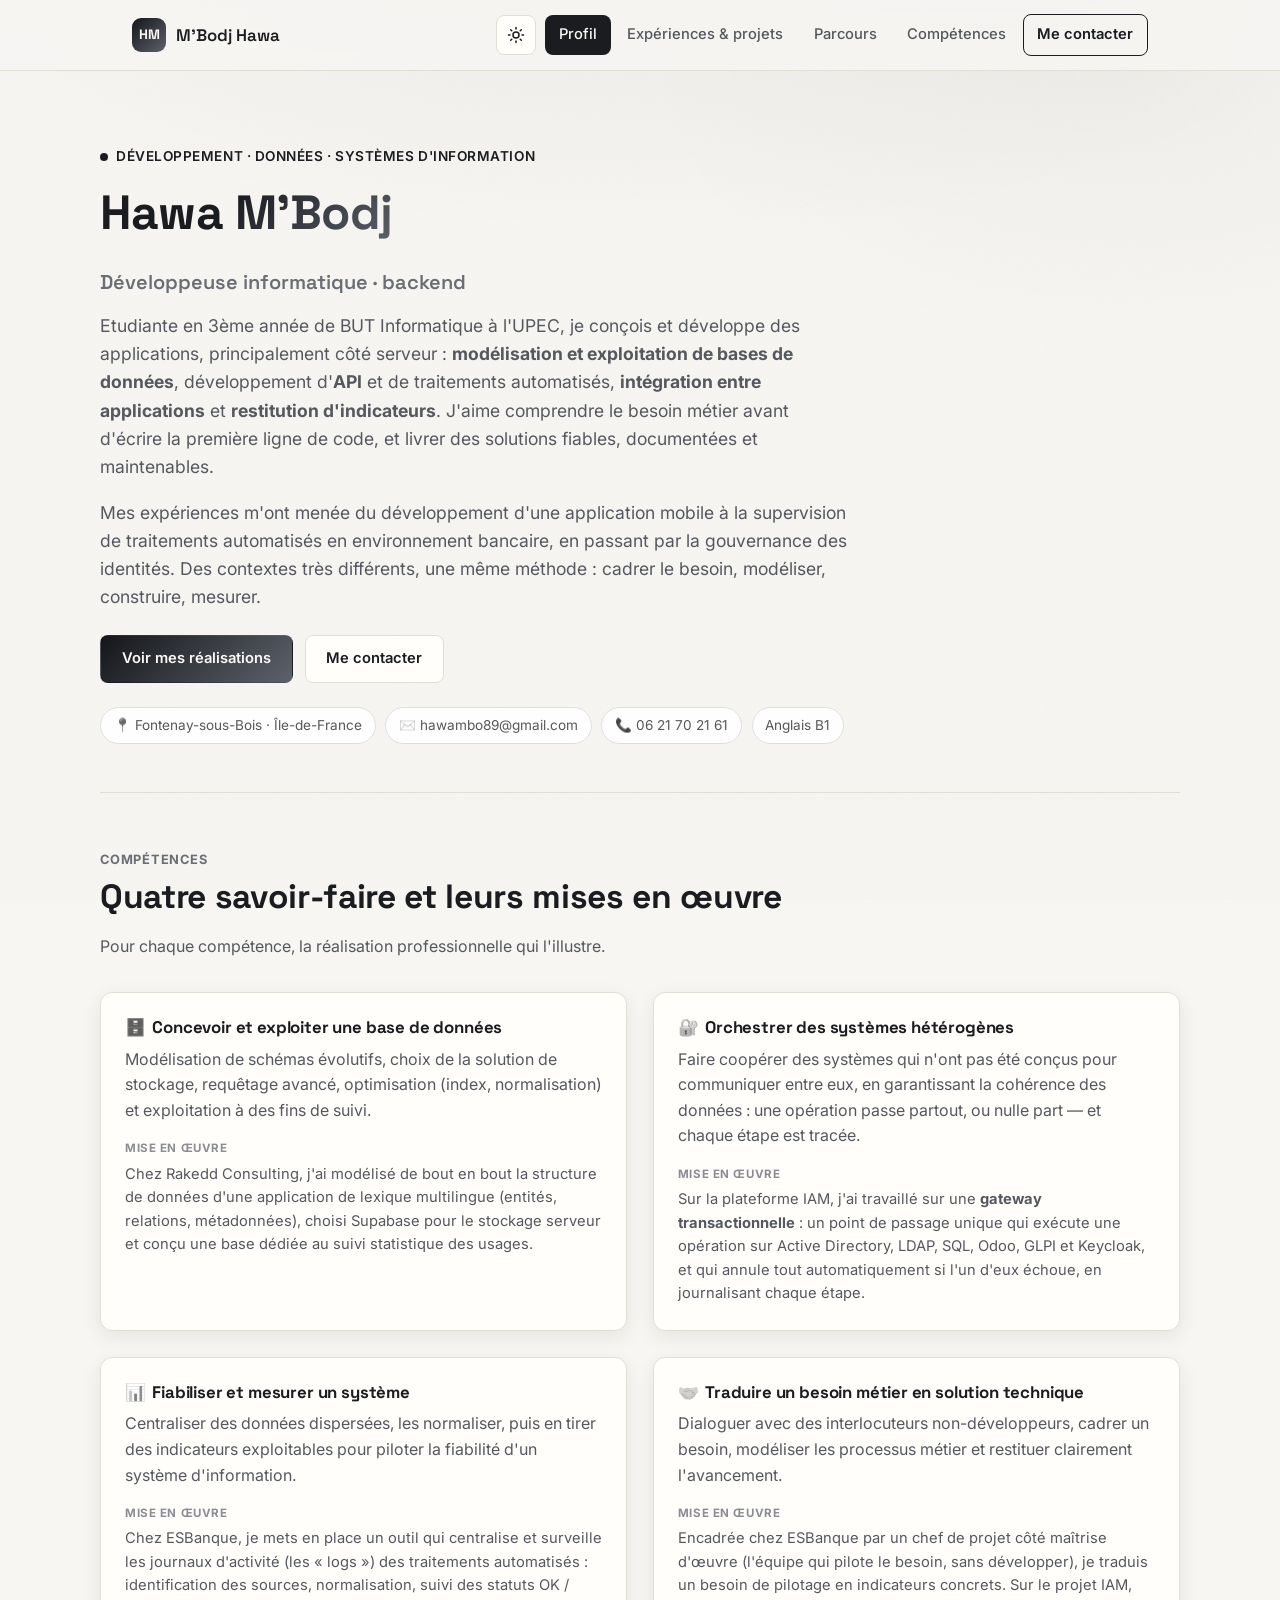
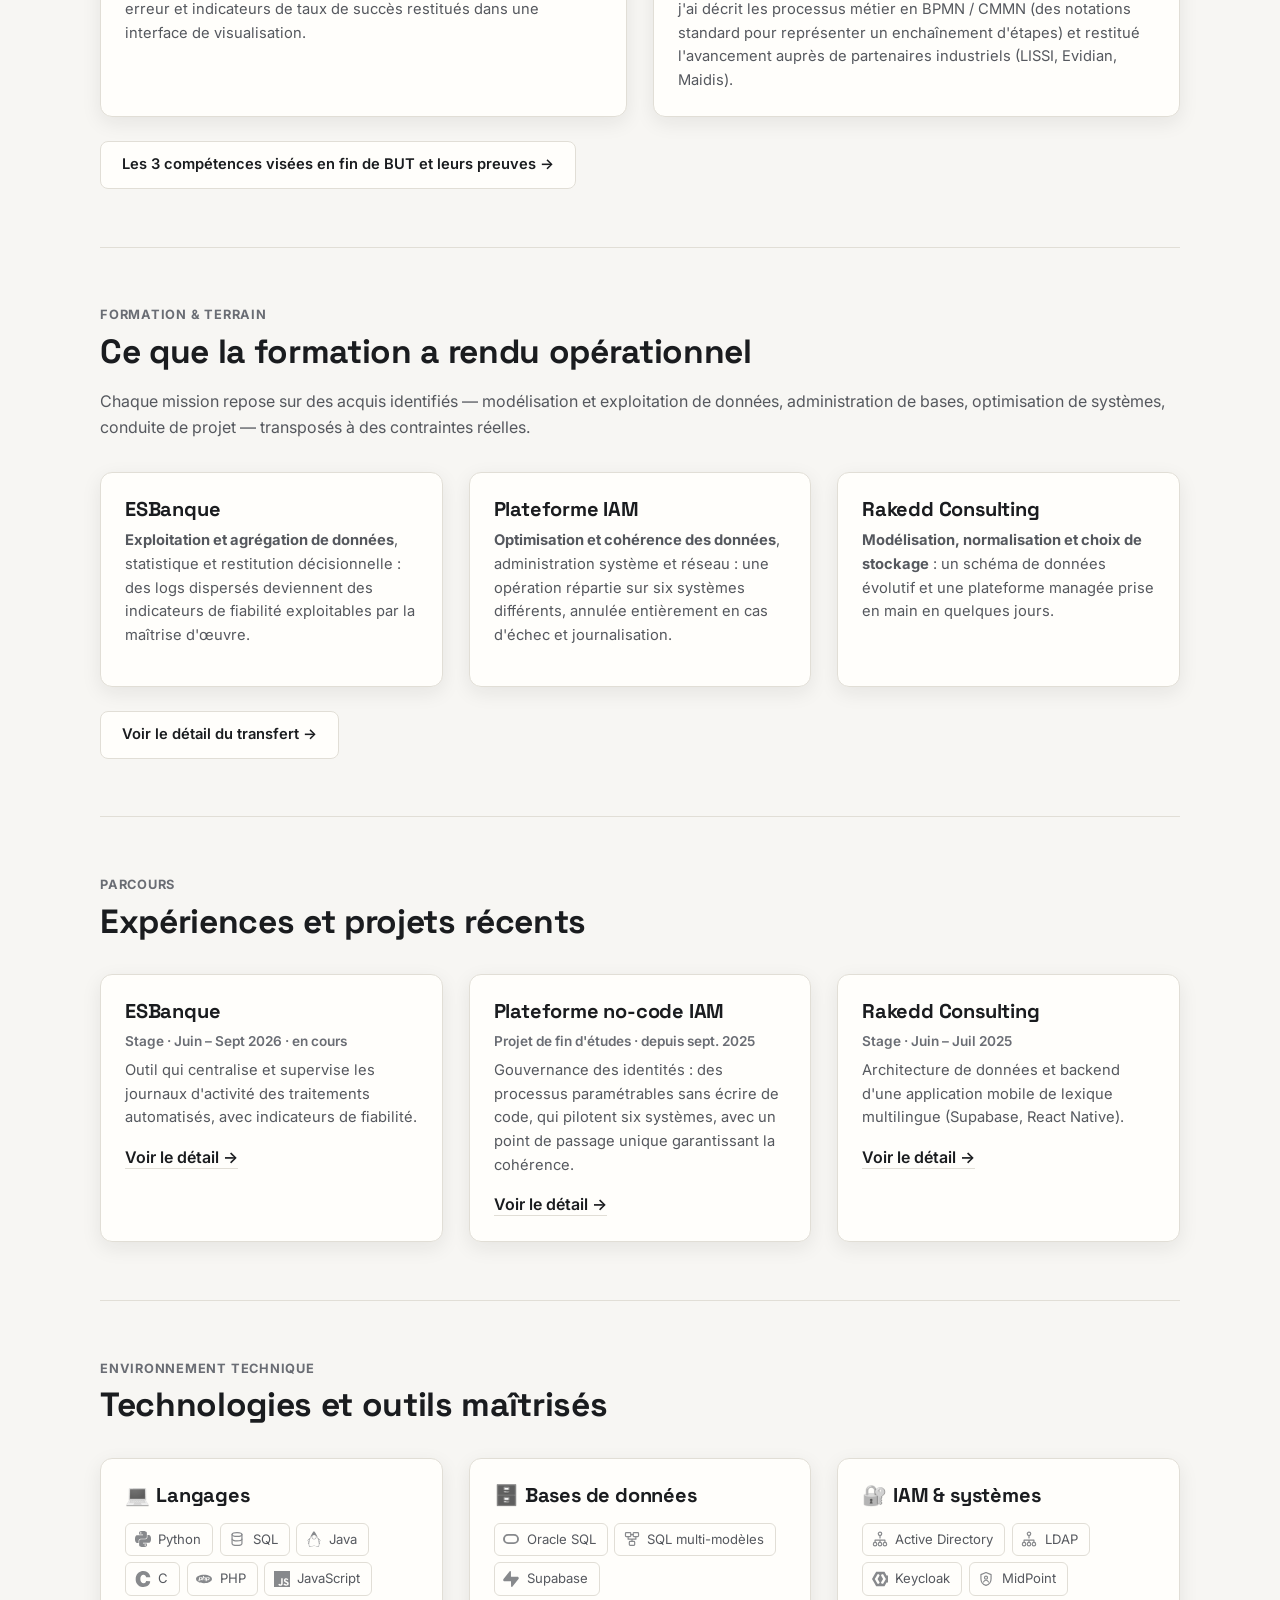
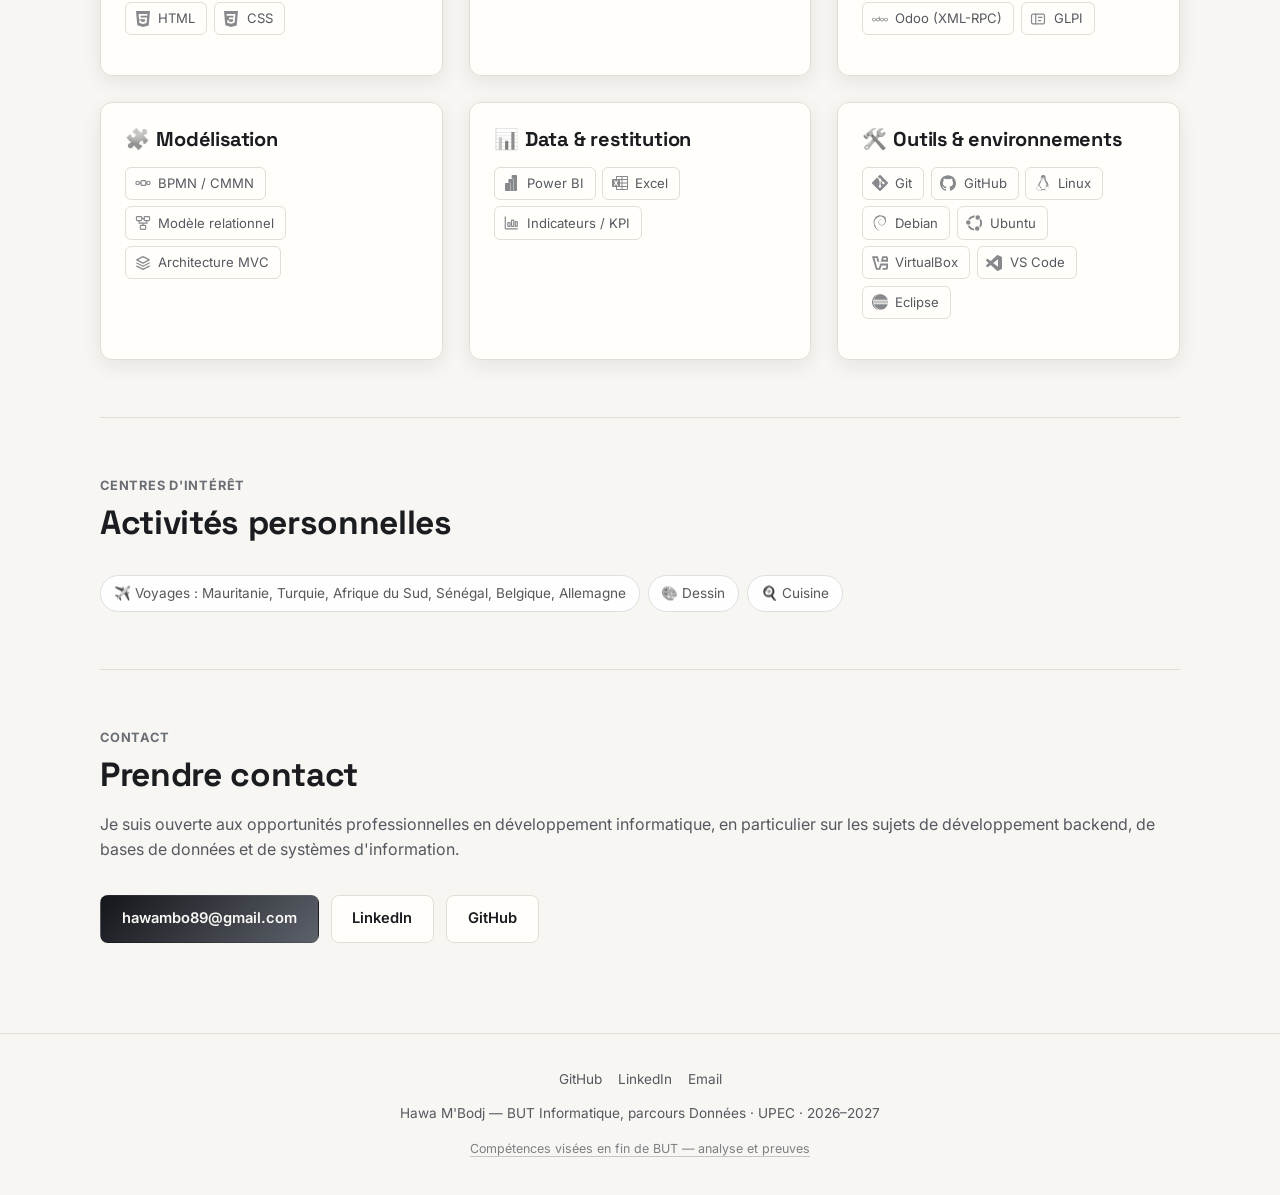
==== index.html @ 0238c195 "Rendre le site responsive et remplacer le vocabulaire universitaire Mise en page - Grilles auto-adap" ====
<!DOCTYPE html>
<html lang="fr">
<head>
<meta charset="UTF-8">
<meta name="viewport" content="width=device-width, initial-scale=1.0">
<script>
(function () {
  var saved = localStorage.getItem("theme");
  var theme = saved || (window.matchMedia && window.matchMedia("(prefers-color-scheme: light)").matches ? "light" : "dark");
  document.documentElement.setAttribute("data-theme", theme);
})();
</script>
<title>Hawa M'Bodj : Développeuse informatique</title>
<meta name="description" content="Hawa M'Bodj — étudiante en 3ème année de BUT Informatique. Développement backend, conception et exploitation de bases de données, intégration entre applications et restitution d'indicateurs.">
<link rel="preconnect" href="https://fonts.googleapis.com">
<link href="https://fonts.googleapis.com/css2?family=Inter:wght@400;500;600;700&family=Space+Grotesk:wght@500;600;700&display=swap" rel="stylesheet">
<link rel="stylesheet" href="css/style.css">
</head>
<body>

<header class="site-header">
  <div class="nav-wrap">
    <a href="index.html" class="logo">
      <span class="logo-mark">HM</span>
      M'Bodj Hawa
    </a>
    <div class="nav-actions">
      <button class="theme-toggle" type="button" aria-label="Activer le thème clair">
        <svg class="icon-moon" viewBox="0 0 24 24" fill="none" stroke="currentColor" stroke-width="2" stroke-linecap="round" stroke-linejoin="round"><path d="M21 12.79A9 9 0 1 1 11.21 3 7 7 0 0 0 21 12.79z"/></svg>
        <svg class="icon-sun" viewBox="0 0 24 24" fill="none" stroke="currentColor" stroke-width="2" stroke-linecap="round" stroke-linejoin="round"><circle cx="12" cy="12" r="4"/><path d="M12 2v2M12 20v2M4.93 4.93l1.41 1.41M17.66 17.66l1.41 1.41M2 12h2M20 12h2M6.34 17.66l-1.41 1.41M19.07 4.93l-1.41 1.41"/></svg>
      </button>
      <button class="nav-toggle" aria-label="Ouvrir le menu" aria-expanded="false">
        <svg viewBox="0 0 24 24" fill="none" stroke="currentColor" stroke-width="2" stroke-linecap="round"><line x1="3" y1="6" x2="21" y2="6"/><line x1="3" y1="12" x2="21" y2="12"/><line x1="3" y1="18" x2="21" y2="18"/></svg>
      </button>
    </div>
    <nav class="main-nav">
      <ul>
        <li><a href="index.html" class="active">Profil</a></li>
        <li><a href="projets.html">Expériences &amp; projets</a></li>
        <li><a href="parcours.html">Parcours</a></li>
        <li><a href="competences.html">Compétences</a></li>
        <li><a href="mailto:hawambo89@gmail.com" class="nav-cta">Me contacter</a></li>
      </ul>
    </nav>
  </div>
</header>

<main>
  <section class="hero container">
    <span class="eyebrow">Développement · Données · Systèmes d'information</span>
    <h1>Hawa <span class="gradient-text">M'Bodj</span></h1>
    <p class="role-line">Développeuse informatique · backend</p>
    <p class="lead">
      Etudiante en 3ème année de BUT Informatique à l'UPEC, je conçois et développe des applications, principalement côté serveur : <strong>modélisation et exploitation
      de bases de données</strong>, développement d'<strong>API</strong> et de traitements automatisés,
      <strong>intégration entre applications</strong> et <strong>restitution d'indicateurs</strong>. J'aime
      comprendre le besoin métier avant d'écrire la première ligne de code, et livrer des solutions fiables,
      documentées et maintenables.
    </p>
    <p class="lead">
      Mes expériences m'ont menée du développement d'une application mobile à la supervision de traitements
      automatisés en environnement bancaire, en passant par la gouvernance des identités. Des contextes très
      différents, une même méthode : cadrer le besoin, modéliser, construire, mesurer.
    </p>
    <div class="cta-row">
      <a href="projets.html" class="btn btn-primary">Voir mes réalisations</a>
      <a href="mailto:hawambo89@gmail.com" class="btn btn-ghost">Me contacter</a>
    </div>
    <div class="contact-chips">
      <span class="chip">📍 Fontenay-sous-Bois · Île-de-France</span>
      <span class="chip">✉️ hawambo89@gmail.com</span>
      <span class="chip">📞 06 21 70 21 61</span>
      <span class="chip">Anglais B1</span>
    </div>
  </section>

  <section class="block container">
    <div class="section-head">
      <span class="kicker">Compétences</span>
      <h2>Quatre savoir-faire et leurs mises en œuvre</h2>
      <p>Pour chaque compétence, la réalisation professionnelle qui l'illustre.</p>
    </div>
    <div class="grid grid-2">
      <div class="card proof-card">
        <h3><span class="card-icon">🗄️</span>Concevoir et exploiter une base de données</h3>
        <p>Modélisation de schémas évolutifs, choix de la solution de stockage, requêtage avancé,
          optimisation (index, normalisation) et exploitation à des fins de suivi.</p>
        <span class="proof-label">Mise en œuvre</span>
        <p>Chez Rakedd Consulting, j'ai modélisé de bout en bout la structure de données d'une application de
          lexique multilingue (entités, relations, métadonnées), choisi Supabase pour le stockage serveur et
          conçu une base dédiée au suivi statistique des usages.</p>
      </div>
      <div class="card proof-card">
        <h3><span class="card-icon">🔐</span>Orchestrer des systèmes hétérogènes</h3>
        <p>Faire coopérer des systèmes qui n'ont pas été conçus pour communiquer entre eux, en garantissant la
          cohérence des données : une opération passe partout, ou nulle part — et chaque étape est tracée.</p>
        <span class="proof-label">Mise en œuvre</span>
        <p>Sur la plateforme IAM, j'ai travaillé sur une <strong>gateway transactionnelle</strong> : un point de
          passage unique qui exécute une opération sur Active Directory, LDAP, SQL, Odoo, GLPI et Keycloak, et
          qui annule tout automatiquement si l'un d'eux échoue, en journalisant chaque étape.</p>
      </div>
      <div class="card proof-card">
        <h3><span class="card-icon">📊</span>Fiabiliser et mesurer un système</h3>
        <p>Centraliser des données dispersées, les normaliser, puis en tirer des indicateurs exploitables pour
          piloter la fiabilité d'un système d'information.</p>
        <span class="proof-label">Mise en œuvre</span>
        <p>Chez ESBanque, je mets en place un outil qui centralise et surveille les journaux d'activité (les « logs ») des traitements
          automatisés : identification des sources, normalisation, suivi des statuts OK / erreur et indicateurs
          de taux de succès restitués dans une interface de visualisation.</p>
      </div>
      <div class="card proof-card">
        <h3><span class="card-icon">🤝</span>Traduire un besoin métier en solution technique</h3>
        <p>Dialoguer avec des interlocuteurs non-développeurs, cadrer un besoin, modéliser les processus
          métier et restituer clairement l'avancement.</p>
        <span class="proof-label">Mise en œuvre</span>
        <p>Encadrée chez ESBanque par un chef de projet côté maîtrise d'œuvre (l'équipe qui pilote le besoin, sans développer), je traduis un besoin de pilotage en indicateurs
          concrets. Sur le projet IAM, j'ai décrit les processus métier en BPMN / CMMN (des notations standard pour représenter un enchaînement d'étapes) et restitué l'avancement
          auprès de partenaires industriels (LISSI, Evidian, Maidis).</p>
      </div>
    </div>
    <div style="display:flex; flex-wrap:wrap; gap:0.75rem; margin-top:1.5rem;">
      <a href="competences.html" class="btn btn-ghost">Les 3 compétences visées en fin de BUT et leurs preuves →</a>
    </div>
  </section>

  <section class="block container">
    <div class="section-head">
      <span class="kicker">Formation &amp; terrain</span>
      <h2>Ce que la formation a rendu opérationnel</h2>
      <p>Chaque mission repose sur des acquis identifiés — modélisation et exploitation de données, administration
        de bases, optimisation de systèmes, conduite de projet — transposés à des contraintes réelles.</p>
    </div>
    <div class="grid grid-3">
      <div class="card">
        <h3>ESBanque</h3>
        <p style="font-size:0.92rem;"><strong>Exploitation et agrégation de données</strong>, statistique et
          restitution décisionnelle : des logs dispersés deviennent des indicateurs de fiabilité exploitables par
          la maîtrise d'œuvre.</p>
      </div>
      <div class="card">
        <h3>Plateforme IAM</h3>
        <p style="font-size:0.92rem;"><strong>Optimisation et cohérence des données</strong>, administration
          système et réseau : une opération répartie sur six systèmes différents, annulée entièrement en cas
          d'échec et
          journalisation.</p>
      </div>
      <div class="card">
        <h3>Rakedd Consulting</h3>
        <p style="font-size:0.92rem;"><strong>Modélisation, normalisation et choix de stockage</strong> : un schéma
          de données évolutif et une plateforme managée prise en main en quelques jours.</p>
      </div>
    </div>
    <div style="display:flex; flex-wrap:wrap; gap:0.75rem; margin-top:1.5rem;">
      <a href="formation-terrain.html" class="btn btn-ghost">Voir le détail du transfert →</a>
    </div>
  </section>

  <section class="block container">
    <div class="section-head">
      <span class="kicker">Parcours</span>
      <h2>Expériences et projets récents</h2>
    </div>
    <div class="grid grid-3">
      <div class="card">
        <h3>ESBanque</h3>
        <p style="font-size:0.85rem; color:var(--accent-2); font-weight:600; margin-bottom:0.4rem;">Stage · Juin – Sept 2026 · en cours</p>
        <p style="font-size:0.92rem;">Outil qui centralise et supervise les journaux d'activité des traitements
          automatisés, avec indicateurs de fiabilité.</p>
        <a href="projets.html#esbanque">Voir le détail →</a>
      </div>
      <div class="card">
        <h3>Plateforme no-code IAM</h3>
        <p style="font-size:0.85rem; color:var(--accent-2); font-weight:600; margin-bottom:0.4rem;">Projet de fin d'études · depuis sept. 2025</p>
        <p style="font-size:0.92rem;">Gouvernance des identités : des processus paramétrables sans écrire de code, qui pilotent six systèmes,
          avec un point de passage unique garantissant la cohérence.</p>
        <a href="projets.html#iam">Voir le détail →</a>
      </div>
      <div class="card">
        <h3>Rakedd Consulting</h3>
        <p style="font-size:0.85rem; color:var(--accent-2); font-weight:600; margin-bottom:0.4rem;">Stage · Juin – Juil 2025</p>
        <p style="font-size:0.92rem;">Architecture de données et backend d'une application mobile de lexique
          multilingue (Supabase, React Native).</p>
        <a href="projets.html#rakedd">Voir le détail →</a>
      </div>
    </div>
  </section>

  <section class="block container">
    <div class="section-head">
      <span class="kicker">Environnement technique</span>
      <h2>Technologies et outils maîtrisés</h2>
    </div>
    <div class="grid skills-grid">
      <div class="card skill-card">
        <h3><span class="card-icon">💻</span>Langages</h3>
        <ul>
          <li class="tech tech-python"><span class="tech-mark" aria-hidden="true"></span>Python</li>
          <li class="tech tech-sql"><span class="tech-mark" aria-hidden="true"></span>SQL</li>
          <li class="tech tech-java"><span class="tech-mark" aria-hidden="true"></span>Java</li>
          <li class="tech tech-c"><span class="tech-mark" aria-hidden="true"></span>C</li>
          <li class="tech tech-php"><span class="tech-mark" aria-hidden="true"></span>PHP</li>
          <li class="tech tech-js"><span class="tech-mark" aria-hidden="true"></span>JavaScript</li>
          <li class="tech tech-html"><span class="tech-mark" aria-hidden="true"></span>HTML</li>
          <li class="tech tech-css"><span class="tech-mark" aria-hidden="true"></span>CSS</li>
        </ul>
      </div>
      <div class="card skill-card">
        <h3><span class="card-icon">🗄️</span>Bases de données</h3>
        <ul>
          <li class="tech tech-oracle"><span class="tech-mark" aria-hidden="true"></span>Oracle SQL</li>
          <li class="tech tech-multimodel"><span class="tech-mark" aria-hidden="true"></span>SQL multi-modèles</li>
          <li class="tech tech-supabase"><span class="tech-mark" aria-hidden="true"></span>Supabase</li>
        </ul>
      </div>
      <div class="card skill-card">
        <h3><span class="card-icon">🔐</span>IAM &amp; systèmes</h3>
        <ul>
          <li class="tech tech-ad"><span class="tech-mark" aria-hidden="true"></span>Active Directory</li>
          <li class="tech tech-ldap"><span class="tech-mark" aria-hidden="true"></span>LDAP</li>
          <li class="tech tech-keycloak"><span class="tech-mark" aria-hidden="true"></span>Keycloak</li>
          <li class="tech tech-midpoint"><span class="tech-mark" aria-hidden="true"></span>MidPoint</li>
          <li class="tech tech-odoo"><span class="tech-mark" aria-hidden="true"></span>Odoo (XML-RPC)</li>
          <li class="tech tech-glpi"><span class="tech-mark" aria-hidden="true"></span>GLPI</li>
        </ul>
      </div>
      <div class="card skill-card">
        <h3><span class="card-icon">🧩</span>Modélisation</h3>
        <ul>
          <li class="tech tech-bpmn"><span class="tech-mark" aria-hidden="true"></span>BPMN / CMMN</li>
          <li class="tech tech-mcd"><span class="tech-mark" aria-hidden="true"></span>Modèle relationnel</li>
          <li class="tech tech-mvc"><span class="tech-mark" aria-hidden="true"></span>Architecture MVC</li>
        </ul>
      </div>
      <div class="card skill-card">
        <h3><span class="card-icon">📊</span>Data &amp; restitution</h3>
        <ul>
          <li class="tech tech-powerbi"><span class="tech-mark" aria-hidden="true"></span>Power BI</li>
          <li class="tech tech-excel"><span class="tech-mark" aria-hidden="true"></span>Excel</li>
          <li class="tech tech-kpi"><span class="tech-mark" aria-hidden="true"></span>Indicateurs / KPI</li>
        </ul>
      </div>
      <div class="card skill-card">
        <h3><span class="card-icon">🛠️</span>Outils &amp; environnements</h3>
        <ul>
          <li class="tech tech-git"><span class="tech-mark" aria-hidden="true"></span>Git</li>
          <li class="tech tech-github"><span class="tech-mark" aria-hidden="true"></span>GitHub</li>
          <li class="tech tech-linux"><span class="tech-mark" aria-hidden="true"></span>Linux</li>
          <li class="tech tech-debian"><span class="tech-mark" aria-hidden="true"></span>Debian</li>
          <li class="tech tech-ubuntu"><span class="tech-mark" aria-hidden="true"></span>Ubuntu</li>
          <li class="tech tech-virtualbox"><span class="tech-mark" aria-hidden="true"></span>VirtualBox</li>
          <li class="tech tech-vscode"><span class="tech-mark" aria-hidden="true"></span>VS Code</li>
          <li class="tech tech-eclipse"><span class="tech-mark" aria-hidden="true"></span>Eclipse</li>
        </ul>
      </div>
    </div>
  </section>

  <section class="block container">
    <div class="section-head">
      <span class="kicker">Centres d'intérêt</span>
      <h2>Activités personnelles</h2>
    </div>
    <div class="badge-row">
      <span class="chip">✈️ Voyages : Mauritanie, Turquie, Afrique du Sud, Sénégal, Belgique, Allemagne</span>
      <span class="chip">🎨 Dessin</span>
      <span class="chip">🍳 Cuisine</span>
    </div>
  </section>

  <section class="block container">
    <div class="section-head">
      <span class="kicker">Contact</span>
      <h2>Prendre contact</h2>
      <p>Je suis ouverte aux opportunités professionnelles en développement informatique, en particulier sur les
        sujets de développement backend, de bases de données et de systèmes d'information.</p>
    </div>
    <div class="cta-row" style="display:flex; flex-wrap:wrap; gap:0.75rem;">
      <a href="mailto:hawambo89@gmail.com" class="btn btn-primary">hawambo89@gmail.com</a>
      <a href="https://www.linkedin.com/in/hawa-mbodj-503229300" target="_blank" rel="noopener" class="btn btn-ghost">LinkedIn</a>
      <a href="https://github.com/june0809" target="_blank" rel="noopener" class="btn btn-ghost">GitHub</a>
    </div>
  </section>
</main>

<footer class="site-footer">
  <div class="container">
    <div class="footer-links">
      <a href="https://github.com/june0809" target="_blank" rel="noopener">GitHub</a>
      <a href="https://www.linkedin.com/in/hawa-mbodj-503229300" target="_blank" rel="noopener">LinkedIn</a>
      <a href="mailto:hawambo89@gmail.com">Email</a>
    </div>
    <p style="margin:0;">Hawa M'Bodj — BUT Informatique, parcours Données · UPEC · <span data-academic-year></span></p>
    <p class="footer-annex"><a href="competences.html">Compétences visées en fin de BUT — analyse et preuves</a></p>
  </div>
</footer>

<script src="js/main.js"></script>
</body>
</html>
---- css/style.css ----
/* =========================================================
   Portfolio BUT3 Informatique — Hawa M'Bodj
   Thème : monochrome « encre de Chine » (clair & sombre)
   Aucune couleur hors des logos de technologies au survol.
   ========================================================= */

:root {
  /* Encre sur fond noir (mode sombre par défaut) */
  --bg: #101215;
  --bg-elevated: #171a1e;
  --card: #16191d;
  --card-hover: #1e2126;
  --border: #2b2f35;
  --text: #eceef1;
  --text-muted: #a5aab2;
  --text-faint: #71767e;
  --accent: #e3e6ea;
  --accent-2: #9aa0a9;
  --on-accent: #101215;
  --accent-soft: #e3e6ea14;
  --accent-2-soft: #9aa0a914;
  --gradient: linear-gradient(135deg, #ffffff 0%, #8d939c 100%);
  --glow:
    radial-gradient(ellipse 90% 55% at 50% -12%, rgba(255, 255, 255, 0.055), transparent 70%),
    radial-gradient(ellipse 55% 45% at 88% 8%, rgba(255, 255, 255, 0.03), transparent 70%);
  --grain-opacity: 0.035;
  --radius: 12px;
  --radius-sm: 8px;
  --shadow: 0 8px 28px rgba(0, 0, 0, 0.45);
  --max-width: 1080px;
  --gutter: clamp(1rem, 4vw, 2rem);
  --grid-gap: clamp(1rem, 2.2vw, 1.6rem);
  --section-pad: clamp(2.4rem, 6vw, 3.6rem);
  font-size: 16px;
}

/* ---------- Encre sur papier (mode clair) ---------- */

:root[data-theme="light"] {
  --bg: #f7f6f3;
  --bg-elevated: #fffefb;
  --card: #fffefb;
  --card-hover: #f1efe9;
  --border: #e1ded6;
  --text: #1a1c1f;
  --text-muted: #55585e;
  --text-faint: #8b8d93;
  --accent: #1a1c1f;
  --accent-2: #6a6d74;
  --on-accent: #faf9f6;
  --accent-soft: #1a1c1f0f;
  --accent-2-soft: #6a6d740f;
  --gradient: linear-gradient(135deg, #14161a 0%, #5d616a 100%);
  --glow:
    radial-gradient(ellipse 90% 55% at 50% -12%, rgba(20, 22, 26, 0.055), transparent 70%),
    radial-gradient(ellipse 55% 45% at 88% 8%, rgba(20, 22, 26, 0.03), transparent 70%);
  --grain-opacity: 0.05;
  --shadow: 0 6px 20px rgba(26, 28, 31, 0.08);
}

* { box-sizing: border-box; }

html {
  scroll-behavior: smooth;
  overflow-x: hidden;
}

body {
  margin: 0;
  overflow-x: hidden;
  background-color: var(--bg);
  background-image: var(--glow);
  background-repeat: no-repeat;
  background-attachment: fixed;
  color: var(--text);
  font-family: "Inter", -apple-system, BlinkMacSystemFont, "Segoe UI", Roboto, sans-serif;
  line-height: 1.6;
  -webkit-font-smoothing: antialiased;
  transition: background-color 0.2s ease, color 0.2s ease;
}

/* Grain de papier / de lavis — très discret, purement décoratif */
body::before {
  content: "";
  position: fixed;
  inset: 0;
  z-index: -1;
  pointer-events: none;
  opacity: var(--grain-opacity);
  background-image: url("data:image/svg+xml,%3Csvg xmlns='http://www.w3.org/2000/svg' width='180' height='180'%3E%3Cfilter id='n'%3E%3CfeTurbulence type='fractalNoise' baseFrequency='0.85' numOctaves='3' stitchTiles='stitch'/%3E%3CfeColorMatrix type='saturate' values='0'/%3E%3C/filter%3E%3Crect width='180' height='180' filter='url(%23n)'/%3E%3C/svg%3E");
}

@media (prefers-reduced-motion: reduce) {
  * { transition: none !important; }
}

h1, h2, h3, h4 {
  font-family: "Space Grotesk", "Inter", sans-serif;
  line-height: 1.2;
  margin: 0 0 0.5em 0;
  letter-spacing: -0.01em;
}

h1 { font-size: clamp(2rem, 4vw, 3rem); }
h2 { font-size: clamp(1.5rem, 3vw, 2.1rem); }
h3 { font-size: clamp(1.08rem, 2.4vw, 1.25rem); }

p { color: var(--text-muted); margin: 0 0 1em 0; }

/* Les longs mots (adresses, identifiants) ne debordent jamais de leur colonne */
p, li, h1, h2, h3, h4, .chip, .btn { overflow-wrap: break-word; }

a { color: var(--accent); text-decoration: none; }
a:hover { text-decoration: underline; }

/* En monochrome, un lien ne peut plus se distinguer par sa teinte :
   les liens de contenu sont soulignés, comme sur un imprimé. */
main p a,
main li a,
.annex-banner a,
.footer-annex a {
  text-decoration: underline;
  text-decoration-thickness: 1px;
  text-underline-offset: 0.22em;
  text-decoration-color: color-mix(in srgb, currentColor 40%, transparent);
}

main p a:hover,
main li a:hover,
.annex-banner a:hover,
.footer-annex a:hover { text-decoration-color: currentColor; }

.card > a {
  font-weight: 600;
  border-bottom: 1px solid var(--border);
  padding-bottom: 1px;
}

.card > a:hover { border-bottom-color: var(--accent); text-decoration: none; }

ul { padding-left: 0; list-style: none; }

img { max-width: 100%; display: block; }

.container {
  width: 100%;
  max-width: var(--max-width);
  margin: 0 auto;
  padding: 0 var(--gutter);
}

.gradient-text {
  background: var(--gradient);
  -webkit-background-clip: text;
  background-clip: text;
  color: transparent;
}

/* ---------- Header / Nav ---------- */

.site-header {
  position: sticky;
  top: 0;
  z-index: 100;
  background: color-mix(in srgb, var(--bg) 82%, transparent);
  backdrop-filter: blur(10px);
  border-bottom: 1px solid var(--border);
}

.nav-wrap {
  max-width: var(--max-width);
  margin: 0 auto;
  padding: 0.9rem var(--gutter);
  display: flex;
  align-items: center;
  gap: 0.6rem;
}

.logo {
  display: flex;
  align-items: center;
  gap: 0.6rem;
  margin-right: auto;
  font-family: "Space Grotesk", sans-serif;
  font-weight: 600;
  font-size: 1.05rem;
  color: var(--text);
}

.logo-mark {
  width: 34px;
  height: 34px;
  border-radius: 9px;
  background: var(--gradient);
  display: flex;
  align-items: center;
  justify-content: center;
  color: var(--on-accent);
  font-weight: 700;
  font-size: 0.85rem;
}

.logo:hover { text-decoration: none; }

.nav-actions {
  display: flex;
  align-items: center;
  gap: 0.5rem;
}

.nav-toggle {
  display: none;
  background: none;
  border: 1px solid var(--border);
  border-radius: var(--radius-sm);
  width: 40px;
  height: 40px;
  cursor: pointer;
  color: var(--text);
  align-items: center;
  justify-content: center;
  flex-shrink: 0;
}

.nav-toggle svg { width: 20px; height: 20px; }

.theme-toggle {
  display: flex;
  align-items: center;
  justify-content: center;
  width: 40px;
  height: 40px;
  flex-shrink: 0;
  background: var(--card);
  border: 1px solid var(--border);
  border-radius: var(--radius-sm);
  color: var(--text);
  cursor: pointer;
}

.theme-toggle:hover { border-color: var(--accent); color: var(--accent); }

.theme-toggle svg { width: 18px; height: 18px; }

.theme-toggle .icon-sun { display: none; }
.theme-toggle .icon-moon { display: block; }

:root[data-theme="light"] .theme-toggle .icon-sun { display: block; }
:root[data-theme="light"] .theme-toggle .icon-moon { display: none; }

nav.main-nav {
  display: flex;
  align-items: center;
  gap: 0.3rem;
}

nav.main-nav ul {
  display: flex;
  align-items: center;
  gap: 0.2rem;
  margin: 0;
}

nav.main-nav > ul > li > a,
nav.main-nav summary {
  display: block;
  padding: 0.5rem 0.85rem;
  border-radius: var(--radius-sm);
  color: var(--text-muted);
  font-size: 0.92rem;
  font-weight: 500;
  cursor: pointer;
  list-style: none;
  white-space: nowrap;
}

nav.main-nav summary::-webkit-details-marker { display: none; }
nav.main-nav summary::marker { content: ""; }

nav.main-nav > ul > li > a:hover,
nav.main-nav summary:hover {
  color: var(--text);
  background: var(--card);
  text-decoration: none;
}

nav.main-nav > ul > li > a.active {
  color: var(--on-accent);
  background: var(--accent);
}

nav.main-nav > ul > li > a.nav-cta {
  border: 1px solid var(--accent);
  color: var(--accent);
  font-weight: 600;
}

nav.main-nav > ul > li > a.nav-cta:hover {
  background: var(--accent-soft);
  color: var(--accent);
}

.nav-dropdown {
  position: relative;
}

.nav-dropdown[open] summary {
  color: var(--text);
  background: var(--card);
}

.nav-dropdown summary::after {
  content: "▾";
  margin-left: 0.35rem;
  font-size: 0.7rem;
  opacity: 0.7;
}

.nav-dropdown .dropdown-menu {
  display: flex;
  flex-direction: column;
  gap: 0.1rem;
  padding: 0.4rem;
  margin: 0;
}

@media (min-width: 941px) {
  .nav-dropdown .dropdown-menu {
    position: absolute;
    top: calc(100% + 6px);
    right: 0;
    min-width: 240px;
    background: var(--bg-elevated);
    border: 1px solid var(--border);
    border-radius: var(--radius-sm);
    box-shadow: var(--shadow);
  }
}

.nav-dropdown .dropdown-menu a {
  padding: 0.55rem 0.75rem;
  border-radius: 6px;
  color: var(--text-muted);
  font-size: 0.9rem;
  display: flex;
  flex-direction: column;
}

.nav-dropdown .dropdown-menu a small {
  color: var(--text-faint);
  font-weight: 400;
}

.nav-dropdown .dropdown-menu a:hover {
  background: var(--card);
  color: var(--text);
  text-decoration: none;
}

.nav-dropdown .dropdown-menu a.active {
  color: var(--accent);
}

@media (max-width: 940px) {
  .nav-toggle { display: flex; }

  nav.main-nav {
    display: none;
    position: absolute;
    top: 100%;
    left: 0;
    right: 0;
    background: var(--bg-elevated);
    flex-direction: column;
    align-items: stretch;
    padding: 0.6rem 1.2rem 1rem;
    max-height: calc(100dvh - 64px);
    overflow-y: auto;
    border-top: 1px solid var(--border);
    border-bottom: 1px solid var(--border);
    box-shadow: var(--shadow);
  }

  nav.main-nav.open { display: flex; }

  nav.main-nav ul {
    flex-direction: column;
    align-items: stretch;
    width: 100%;
    gap: 0.2rem;
  }

  nav.main-nav > ul > li > a,
  nav.main-nav summary {
    font-size: 1rem;
    padding: 0.75rem 0.6rem;
    border-bottom: 1px solid var(--border);
  }

  .nav-dropdown .dropdown-menu {
    padding-left: 1rem;
  }
}

/* Tableaux de ressources : cartes empilées et lisibles sur mobile */
@media (max-width: 640px) {
  .table-wrap { border: none; border-radius: 0; overflow: visible; background: transparent; }
  .table-wrap .resource-table,
  .table-wrap .resource-table tbody { display: block; width: 100%; }
  .resource-table thead { display: none; }
  .resource-table tr {
    display: block;
    background: var(--card);
    border: 1px solid var(--border);
    border-radius: var(--radius);
    padding: 0.9rem 1.1rem;
    margin-bottom: 1rem;
  }
  .resource-table td {
    display: block;
    border-bottom: none;
    padding: 0.5rem 0 0;
  }
  .resource-table td:first-child { padding-top: 0; }
  .res-cours td:nth-child(2)::before {
    content: "Ce que j'y ai appris";
    display: block;
    font-size: 0.7rem;
    text-transform: uppercase;
    letter-spacing: 0.04em;
    font-weight: 700;
    color: var(--text-faint);
    margin-bottom: 0.2rem;
  }
  .res-cours td:nth-child(3)::before {
    content: "Où cela m'a servi";
    display: block;
    font-size: 0.7rem;
    text-transform: uppercase;
    letter-spacing: 0.04em;
    font-weight: 700;
    color: var(--text-faint);
    margin-bottom: 0.2rem;
  }
  .res-transfert td:nth-child(2)::before,
  .res-transfert td:nth-child(3)::before,
  .res-eval td:nth-child(2)::before,
  .res-eval td:nth-child(3)::before {
    display: block;
    font-size: 0.7rem;
    text-transform: uppercase;
    letter-spacing: 0.04em;
    font-weight: 700;
    color: var(--text-faint);
    margin-bottom: 0.2rem;
  }
  .res-transfert td:nth-child(2)::before { content: "Où il a servi"; }
  .res-transfert td:nth-child(3)::before { content: "Ce qu'il a rendu possible"; }
  .res-eval td:nth-child(2)::before { content: "Savoir-faire attendu"; }
  .res-eval td:nth-child(3)::before { content: "Niveau atteint"; }
  .resource-table td.code {
    font-size: 0.95rem;
    font-weight: 700;
    padding-bottom: 0.3rem;
    border-bottom: 1px solid var(--border);
    margin-bottom: 0.3rem;
  }
}

@media (max-width: 480px) {
  .nav-wrap { padding: 0.7rem var(--gutter); }
  .logo { font-size: 0.95rem; gap: 0.45rem; }
  .logo-mark { width: 30px; height: 30px; font-size: 0.78rem; }
  .chip { font-size: 0.78rem; padding: 0.35rem 0.7rem; }
  .btn { width: 100%; justify-content: center; }
  .cta-row { flex-direction: column; }
  .timeline { padding-left: 1.5rem; margin-left: 4px; }
  .timeline-item::before { left: -1.94rem; width: 12px; height: 12px; }
  .resource-table th, .resource-table td { padding: 0.6rem 0.6rem; font-size: 0.86rem; }
}

/* ---------- Hero ---------- */

.hero {
  padding: clamp(2.8rem, 7vw, 4.5rem) 0 clamp(2rem, 4vw, 3rem);
}

.hero .eyebrow {
  display: inline-flex;
  align-items: center;
  gap: 0.5rem;
  color: var(--accent);
  font-size: 0.85rem;
  font-weight: 600;
  letter-spacing: 0.04em;
  text-transform: uppercase;
  margin-bottom: 1rem;
}

.hero .eyebrow::before {
  content: "";
  width: 8px;
  height: 8px;
  border-radius: 50%;
  background: var(--accent);
  box-shadow: none;
}

.hero p.lead {
  font-size: clamp(1rem, 2.4vw, 1.1rem);
  max-width: min(100%, 68ch);
}

.hero .cta-row {
  display: flex;
  flex-wrap: wrap;
  gap: 0.75rem;
  margin-top: 1.5rem;
}

.btn {
  display: inline-flex;
  align-items: center;
  gap: 0.4rem;
  padding: 0.7rem 1.3rem;
  border-radius: var(--radius-sm);
  font-weight: 600;
  font-size: 0.92rem;
  border: 1px solid transparent;
  cursor: pointer;
}

.btn-primary {
  background: var(--gradient);
  color: var(--on-accent);
}

.btn-primary:hover { opacity: 0.9; text-decoration: none; }

.btn-ghost {
  border-color: var(--border);
  color: var(--text);
  background: var(--card);
}

.btn-ghost:hover { border-color: var(--accent); text-decoration: none; }

.contact-chips {
  display: flex;
  flex-wrap: wrap;
  gap: 0.6rem;
  margin-top: 1.5rem;
}

.chip {
  display: flex;
  align-items: center;
  gap: 0.4rem;
  padding: 0.4rem 0.8rem;
  border-radius: 999px;
  background: var(--card);
  border: 1px solid var(--border);
  color: var(--text-muted);
  font-size: 0.85rem;
}

/* ---------- Sections ---------- */

section.block {
  padding: var(--section-pad) 0;
  border-top: 1px solid var(--border);
}

section.block:first-of-type { border-top: none; }

.section-head { margin-bottom: clamp(1.4rem, 3vw, 2rem); }

.section-head .kicker {
  color: var(--accent-2);
  font-size: 0.8rem;
  font-weight: 700;
  text-transform: uppercase;
  letter-spacing: 0.06em;
  margin-bottom: 0.4rem;
  display: block;
}

/* ---------- Cards / Grids ---------- */

.grid {
  display: grid;
  gap: var(--grid-gap);
}

/* Chaque carte garde une largeur minimale confortable : les colonnes se
   réorganisent d'elles-mêmes au lieu de se serrer jusqu'à l'illisible.
   La part « (100% - gouttières) / N » plafonne le nombre de colonnes au
   nombre voulu ; le minimum en pixels le réduit dès que la place manque. */
.grid-2 {
  grid-template-columns: repeat(auto-fit, minmax(min(100%, max(330px, (100% - var(--grid-gap)) / 2)), 1fr));
}
.grid-3 {
  grid-template-columns: repeat(auto-fit, minmax(min(100%, max(285px, (100% - 2 * var(--grid-gap)) / 3)), 1fr));
}
.grid-4 {
  grid-template-columns: repeat(auto-fit, minmax(min(100%, max(215px, (100% - 3 * var(--grid-gap)) / 4)), 1fr));
}

.card {
  background: var(--card);
  border: 1px solid var(--border);
  border-radius: var(--radius);
  padding: clamp(1.15rem, 2.6vw, 1.5rem);
  box-shadow: var(--shadow);
}

.card h3 { margin-bottom: 0.5rem; }
.card h3 .card-icon { margin-right: 0.4rem; }

.card ul.tags {
  display: flex;
  flex-wrap: wrap;
  gap: 0.4rem;
  margin-top: 0.8rem;
}

.card ul.tags li {
  font-size: 0.78rem;
  padding: 0.25rem 0.6rem;
  background: var(--accent-soft);
  color: var(--accent);
  border-radius: 999px;
}

/* skills */
.skills-grid {
  grid-template-columns: repeat(auto-fit, minmax(min(100%, max(265px, (100% - 2 * var(--grid-gap)) / 3)), 1fr));
}

.skill-card ul { display: flex; flex-wrap: wrap; gap: 0.4rem; }
.skill-card ul li {
  font-size: 0.82rem;
  padding: 0.3rem 0.65rem;
  background: var(--bg-elevated);
  border: 1px solid var(--border);
  border-radius: 6px;
  color: var(--text-muted);
}

/* ---------- Technologies : logo à l'encre, couleur de marque au survol ----------
   Le logo est toujours visible. Au repos il est encré (couleur du texte) ;
   au survol il reprend la couleur officielle de la marque (--brand). */

.skill-card ul li.tech {
  display: inline-flex;
  align-items: center;
  gap: 0.45rem;
  padding: 0.32rem 0.7rem 0.32rem 0.55rem;
  transition: color 0.18s ease, border-color 0.18s ease, background-color 0.18s ease;
}

.tech-mark {
  flex: none;
  width: 16px;
  height: 16px;
  background-color: currentColor;
  opacity: 0.7;
  transition: background-color 0.18s ease, opacity 0.18s ease;
  -webkit-mask-image: var(--logo, url("../img/tech/_generic.svg"));
  -webkit-mask-repeat: no-repeat;
  -webkit-mask-position: center;
  -webkit-mask-size: contain;
  mask-image: var(--logo, url("../img/tech/_generic.svg"));
  mask-repeat: no-repeat;
  mask-position: center;
  mask-size: contain;
}

.skill-card ul li.tech:hover {
  color: var(--text);
  border-color: color-mix(in srgb, var(--brand, var(--text)) 55%, var(--border));
  background-color: color-mix(in srgb, var(--brand, var(--text)) 10%, var(--bg-elevated));
}

.skill-card ul li.tech:hover .tech-mark {
  background-color: var(--brand, currentColor);
  opacity: 1;
}

/* Logos officiels + couleur de marque */
.tech-python     { --logo: url("../img/tech/python.svg");     --brand: #3776AB; }
.tech-java       { --logo: url("../img/tech/openjdk.svg");    --brand: #E76F00; }
.tech-c          { --logo: url("../img/tech/c.svg");          --brand: #A8B9CC; }
.tech-php        { --logo: url("../img/tech/php.svg");        --brand: #777BB4; }
.tech-js         { --logo: url("../img/tech/javascript.svg"); --brand: #F7DF1E; }
.tech-html       { --logo: url("../img/tech/html5.svg");      --brand: #E34F26; }
.tech-css        { --logo: url("../img/tech/css3.svg");       --brand: #1572B6; }
.tech-oracle     { --logo: url("../img/tech/oracle.svg");     --brand: #F80000; }
.tech-supabase   { --logo: url("../img/tech/supabase.svg");   --brand: #3FCF8E; }
.tech-keycloak   { --logo: url("../img/tech/keycloak.svg");   --brand: #4D4D4D; }
.tech-odoo       { --logo: url("../img/tech/odoo.svg");       --brand: #714B67; }
.tech-powerbi    { --logo: url("../img/tech/powerbi.svg");    --brand: #F2C811; }
.tech-excel      { --logo: url("../img/tech/excel.svg");      --brand: #217346; }
.tech-git        { --logo: url("../img/tech/git.svg");        --brand: #F03C2E; }
.tech-github     { --logo: url("../img/tech/github.svg");     --brand: #181717; }
.tech-linux      { --logo: url("../img/tech/linux.svg");      --brand: #FCC624; }
.tech-debian     { --logo: url("../img/tech/debian.svg");     --brand: #A81D33; }
.tech-ubuntu     { --logo: url("../img/tech/ubuntu.svg");     --brand: #E95420; }
.tech-virtualbox { --logo: url("../img/tech/virtualbox.svg"); --brand: #2F61B4; }
.tech-vscode     { --logo: url("../img/tech/vscode.svg");     --brand: #007ACC; }
.tech-eclipse    { --logo: url("../img/tech/eclipseide.svg"); --brand: #2C2255; }

/* Sans logo officiel : pictogramme à l'encre, qui passe simplement en encre pleine */
.tech-sql        { --logo: url("../img/tech/_db.svg"); }
.tech-multimodel { --logo: url("../img/tech/_schema.svg"); }
.tech-mcd        { --logo: url("../img/tech/_schema.svg"); }
.tech-ad         { --logo: url("../img/tech/_directory.svg"); }
.tech-ldap       { --logo: url("../img/tech/_directory.svg"); }
.tech-midpoint   { --logo: url("../img/tech/_identity.svg"); }
.tech-glpi       { --logo: url("../img/tech/_ticket.svg"); }
.tech-bpmn       { --logo: url("../img/tech/_flow.svg"); }
.tech-mvc        { --logo: url("../img/tech/_layers.svg"); }
.tech-kpi        { --logo: url("../img/tech/_chart.svg"); }

/* Marques trop sombres sur fond d'encre : variante lisible en mode sombre */
:root:not([data-theme="light"]) .tech-github  { --brand: #E6EDF3; }
:root:not([data-theme="light"]) .tech-eclipse { --brand: #8877CE; }
:root:not([data-theme="light"]) .tech-keycloak { --brand: #C6CAD0; }

/* Marques trop claires sur papier : variante lisible en mode clair */
:root[data-theme="light"] .tech-js    { --brand: #D4BC00; }
:root[data-theme="light"] .tech-linux { --brand: #D19A00; }

/* Les emojis décoratifs restent dans la gamme d'encre */
.card-icon { filter: grayscale(1); opacity: 0.85; }
.chip { filter: grayscale(1); }

/* ---------- Timeline (Parcours) ---------- */

.timeline {
  position: relative;
  margin-left: 10px;
  padding-left: 2rem;
  border-left: 2px solid var(--border);
}

.timeline-item {
  position: relative;
  padding-bottom: 2.2rem;
}

.timeline-item:last-child { padding-bottom: 0; }

.timeline-item::before {
  content: "";
  position: absolute;
  left: -2.44rem;
  top: 0.3rem;
  width: 14px;
  height: 14px;
  border-radius: 50%;
  background: var(--bg);
  border: 3px solid var(--accent);
}

.timeline-date {
  color: var(--accent-2);
  font-size: 0.82rem;
  font-weight: 700;
  text-transform: uppercase;
  letter-spacing: 0.03em;
}

.timeline-item h3 { margin: 0.3rem 0 0.1rem; }
.timeline-item .place { color: var(--text-faint); font-size: 0.88rem; margin-bottom: 0.5rem; }

.timeline-item ul.details { margin-top: 0.6rem; }
.timeline-item ul.details li {
  position: relative;
  padding-left: 1.1rem;
  color: var(--text-muted);
  font-size: 0.93rem;
  margin-bottom: 0.35rem;
}
.timeline-item ul.details li::before {
  content: "›";
  position: absolute;
  left: 0;
  color: var(--accent);
}

/* ---------- Compétence pages ---------- */

.comp-hero {
  padding: clamp(2.4rem, 6vw, 3.5rem) 0 clamp(1.4rem, 3vw, 2rem);
  border-bottom: 1px solid var(--border);
}

.comp-badge {
  display: inline-flex;
  align-items: center;
  gap: 0.5rem;
  padding: 0.35rem 0.9rem;
  border-radius: 999px;
  background: var(--accent-2-soft);
  color: var(--accent-2);
  font-weight: 700;
  font-size: 0.85rem;
  margin-bottom: 1rem;
}

.ue-tags {
  display: flex;
  flex-wrap: wrap;
  gap: 0.5rem;
  margin-top: 1.2rem;
}

.ue-tags span {
  font-size: 0.78rem;
  padding: 0.3rem 0.7rem;
  border: 1px solid var(--border);
  border-radius: 6px;
  color: var(--text-faint);
}

.ac-ce-grid {
  --ac-gap: clamp(1.2rem, 3vw, 1.8rem);
  display: grid;
  grid-template-columns: repeat(auto-fit, minmax(min(100%, max(340px, (100% - var(--ac-gap)) / 2)), 1fr));
  gap: var(--ac-gap);
}

.numbered-list li {
  display: flex;
  gap: 0.9rem;
  padding: 0.9rem 0;
  border-bottom: 1px solid var(--border);
  font-size: 0.94rem;
  color: var(--text-muted);
}

.numbered-list li:last-child { border-bottom: none; }

.numbered-list .num {
  flex-shrink: 0;
  width: 28px;
  height: 28px;
  border-radius: 50%;
  display: flex;
  align-items: center;
  justify-content: center;
  font-size: 0.78rem;
  font-weight: 700;
  font-family: "Space Grotesk", sans-serif;
}

.ac-list .num { background: var(--accent-soft); color: var(--accent); }
.ce-list .num { background: var(--accent-2-soft); color: var(--accent-2); }

.resource-table {
  width: 100%;
  border-collapse: collapse;
  font-size: 0.92rem;
}

.resource-table th, .resource-table td {
  text-align: left;
  padding: 0.8rem 0.9rem;
  border-bottom: 1px solid var(--border);
  vertical-align: top;
}

.resource-table th {
  color: var(--text-faint);
  font-size: 0.78rem;
  text-transform: uppercase;
  letter-spacing: 0.04em;
  font-weight: 700;
}

.resource-table td.code {
  font-family: "Space Grotesk", sans-serif;
  font-weight: 600;
  color: var(--accent);
}

/* Semestre du cours : la précision utile, en retrait sous son intitulé. */
.resource-table td.code .term {
  display: block;
  margin-top: 0.15rem;
  font-family: "Inter", sans-serif;
  font-size: 0.78rem;
  font-weight: 400;
  color: var(--text-faint);
}

.resource-table td { color: var(--text-muted); }

.table-wrap { overflow-x: auto; border: 1px solid var(--border); border-radius: var(--radius); }
.table-wrap .resource-table { border: none; }
.table-wrap .resource-table tr:last-child td { border-bottom: none; }

.trace-card {
  border-left: 3px solid var(--accent);
  background: var(--card);
  border-radius: 0 var(--radius) var(--radius) 0;
  padding: clamp(1.1rem, 2.6vw, 1.3rem) clamp(1.1rem, 3vw, 1.5rem);
  margin-bottom: 1.2rem;
  box-shadow: var(--shadow);
}

.trace-card .source-tag {
  display: inline-block;
  font-size: 0.75rem;
  font-weight: 700;
  text-transform: uppercase;
  letter-spacing: 0.03em;
  color: var(--accent);
  background: var(--accent-soft);
  padding: 0.2rem 0.6rem;
  border-radius: 5px;
  margin-bottom: 0.6rem;
}

.trace-card p:last-child { margin-bottom: 0; }

.improve-list li {
  display: flex;
  gap: 0.8rem;
  padding: 0.7rem 0;
  color: var(--text-muted);
  font-size: 0.94rem;
}

.improve-list li::before {
  content: "↗";
  color: var(--accent-2);
  font-weight: 700;
  flex-shrink: 0;
}

/* ---------- Accroche / positionnement ---------- */

.role-line {
  font-family: "Space Grotesk", sans-serif;
  font-size: 1.25rem;
  font-weight: 600;
  color: var(--accent-2);
  margin: 0.2rem 0 0.9rem;
}

@media (max-width: 480px) { .role-line { font-size: 1.05rem; } }

/* Cartes « ce que je sais faire » : une capacité + sa preuve concrète */

.proof-card h3 {
  font-size: 1.05rem;
  line-height: 1.3;
}

.proof-card .proof-label {
  display: block;
  font-size: 0.72rem;
  font-weight: 700;
  text-transform: uppercase;
  letter-spacing: 0.05em;
  color: var(--text-faint);
  margin: 0.9rem 0 0.3rem;
}

.proof-card .proof-label + p {
  font-size: 0.92rem;
  color: var(--text-muted);
  margin-bottom: 0;
}

/* Cartes projet : contexte / réalisations / résultat */

.project-card .proj-part { margin-bottom: 1.3rem; }
.project-card .proj-part:last-of-type { margin-bottom: 0; }

.project-card .proj-part h4 {
  font-size: 0.74rem;
  font-weight: 700;
  text-transform: uppercase;
  letter-spacing: 0.06em;
  color: var(--accent-2);
  margin-bottom: 0.5rem;
}

.project-card .proj-part p { margin-bottom: 0; }

.project-card ul.details li {
  position: relative;
  padding-left: 1.1rem;
  color: var(--text-muted);
  font-size: 0.94rem;
  margin-bottom: 0.4rem;
}

.project-card ul.details li::before {
  content: "›";
  position: absolute;
  left: 0;
  color: var(--accent);
}

.project-card ul.details li:last-child { margin-bottom: 0; }

.project-card .outcome {
  border-left: 3px solid var(--accent);
  background: var(--accent-soft);
  border-radius: 0 var(--radius-sm) var(--radius-sm) 0;
  padding: 0.9rem 1.1rem;
  font-size: 0.94rem;
  color: var(--text-muted);
}

.project-card .outcome strong { color: var(--text); }

/* Bandeau des pages annexes (cadre pédagogique) */

.annex-wrap { margin-top: 1.4rem; }

.annex-banner {
  padding: 0.85rem 1.1rem;
  background: var(--card);
  border: 1px dashed var(--border);
  border-radius: var(--radius-sm);
  color: var(--text-faint);
  font-size: 0.85rem;
  display: flex;
  flex-wrap: wrap;
  align-items: center;
  gap: 0.5rem 0.9rem;
}

.annex-banner a { color: var(--accent); font-weight: 600; }

/* ---------- Footer ---------- */

footer.site-footer {
  border-top: 1px solid var(--border);
  padding: 2.2rem 0;
  margin-top: 2rem;
  text-align: center;
  color: var(--text-faint);
  font-size: 0.85rem;
}

footer.site-footer .footer-links {
  display: flex;
  justify-content: center;
  gap: 1rem;
  margin-bottom: 0.8rem;
}

footer.site-footer a { color: var(--text-muted); }

footer.site-footer .footer-annex {
  margin: 0.9rem 0 0;
  font-size: 0.78rem;
  opacity: 0.75;
}

/* ---------- Misc ---------- */

.page-hero {
  padding: clamp(2.4rem, 6vw, 3.5rem) 0 1rem;
}

.badge-row { display: flex; flex-wrap: wrap; gap: 0.5rem; margin-top: 1rem; }

.divider { height: 1px; background: var(--border); margin: 2.5rem 0; }

/* ---------- Passerelle formation → terrain ---------- */

.bridge-card { margin-bottom: 1.5rem; }
.bridge-card:last-of-type { margin-bottom: 0; }

.bridge-head {
  display: flex;
  flex-wrap: wrap;
  align-items: baseline;
  gap: 0.4rem 0.9rem;
  margin-bottom: 1rem;
}

.bridge-head h3 { margin: 0; font-size: 1.15rem; }

.bridge-head .bridge-tag {
  font-size: 0.72rem;
  font-weight: 700;
  text-transform: uppercase;
  letter-spacing: 0.05em;
  color: var(--accent-2);
  background: var(--accent-2-soft);
  border-radius: 100px;
  padding: 0.2rem 0.7rem;
}

.bridge-need {
  font-size: 0.94rem;
  border-left: 3px solid var(--border);
  padding-left: 0.9rem;
  margin-bottom: 1.2rem;
}

.bridge-flow {
  display: grid;
  grid-template-columns: 1fr auto 1fr;
  gap: 1.2rem;
  align-items: start;
}

.bridge-col h4 {
  font-size: 0.74rem;
  font-weight: 700;
  text-transform: uppercase;
  letter-spacing: 0.06em;
  color: var(--accent-2);
  margin-bottom: 0.6rem;
}

.bridge-col ul li {
  position: relative;
  padding-left: 1.1rem;
  color: var(--text-muted);
  font-size: 0.92rem;
  margin-bottom: 0.5rem;
}

.bridge-col ul li:last-child { margin-bottom: 0; }

.bridge-col ul li::before {
  content: "›";
  position: absolute;
  left: 0;
  color: var(--accent);
}

.bridge-col .mod { color: var(--text); font-weight: 600; }

.bridge-arrow {
  align-self: center;
  color: var(--accent);
  font-size: 1.5rem;
  line-height: 1;
}

.bridge-gap {
  margin: 1.2rem 0 0;
  border-left: 3px solid var(--accent-2);
  background: var(--accent-2-soft);
  border-radius: 0 var(--radius-sm) var(--radius-sm) 0;
  padding: 0.85rem 1.1rem;
  font-size: 0.92rem;
}

.bridge-gap strong { color: var(--text); }

.step-card .step-num {
  display: inline-flex;
  align-items: center;
  justify-content: center;
  width: 1.9rem;
  height: 1.9rem;
  border-radius: 50%;
  background: var(--accent-soft);
  color: var(--accent);
  font-weight: 700;
  font-size: 0.9rem;
  margin-bottom: 0.6rem;
}

@media (max-width: 760px) {
  .bridge-flow { grid-template-columns: 1fr; gap: 0.8rem; }
  .bridge-arrow { justify-self: start; transform: rotate(90deg); }
}

/* ---------- Schemas de principe (SVG inline, theme-aware) ---------- */

.diagram-wrap {
  border: 1px solid var(--border);
  border-radius: var(--radius-sm);
  background: var(--bg-elevated);
  padding: 1.1rem 1rem 0.8rem;
  overflow-x: auto;
}

.diagram { width: 100%; min-width: 560px; height: auto; display: block; }

.diagram .d-box { fill: var(--card); stroke: var(--border); stroke-width: 1.5; }
.diagram .d-box-accent { fill: var(--accent-soft); stroke: var(--accent); stroke-width: 1.5; }
.diagram .d-box-alt { fill: var(--accent-2-soft); stroke: var(--accent-2); stroke-width: 1.5; }
.diagram .d-title { fill: var(--text); font-family: "Space Grotesk", sans-serif; font-size: 13px; font-weight: 600; }
.diagram .d-sub { fill: var(--text-faint); font-family: "Inter", sans-serif; font-size: 10.5px; }
.diagram .d-tag { fill: var(--accent-2); font-family: "Inter", sans-serif; font-size: 10.5px; font-weight: 600; }
.diagram .d-line { stroke: var(--text-faint); stroke-width: 1.5; fill: none; }
.diagram .d-line-dash { stroke: var(--accent-2); stroke-width: 1.5; fill: none; stroke-dasharray: 5 4; }
.diagram .d-arrow { fill: var(--text-faint); }
.diagram .d-arrow-alt { fill: var(--accent-2); }

.diagram-note {
  margin: 0.6rem 0 0;
  font-size: 0.78rem;
  color: var(--text-faint);
  font-style: italic;
}

/* ---------- Auto-evaluation par apprentissage critique ---------- */

.ac-eval {
  border: 1px solid var(--border);
  border-radius: var(--radius);
  background: var(--card);
  padding: 1.2rem 1.3rem;
  margin-bottom: 1rem;
}

.ac-eval:last-of-type { margin-bottom: 0; }

.ac-eval-head {
  display: flex;
  flex-wrap: wrap;
  align-items: center;
  gap: 0.6rem 0.8rem;
  margin-bottom: 0.9rem;
}

.ac-eval-head .num {
  flex: none;
  width: 1.7rem;
  height: 1.7rem;
  border-radius: 50%;
  background: var(--accent-soft);
  color: var(--accent);
  font-weight: 700;
  font-size: 0.85rem;
  display: inline-flex;
  align-items: center;
  justify-content: center;
}

.ac-eval-head h3 {
  margin: 0;
  font-size: 1rem;
  line-height: 1.35;
  flex: 1 1 260px;
}

.level {
  flex: none;
  font-size: 0.7rem;
  font-weight: 700;
  text-transform: uppercase;
  letter-spacing: 0.05em;
  border-radius: 100px;
  padding: 0.22rem 0.7rem;
  white-space: nowrap;
}

.level-solid { background: var(--accent-soft); color: var(--accent); border: 1px solid var(--accent); }
.level-mid { background: var(--accent-2-soft); color: var(--accent-2); border: 1px solid var(--accent-2); }
.level-open { background: transparent; color: var(--text-faint); border: 1px dashed var(--border); }

.ac-eval p {
  font-size: 0.92rem;
  margin: 0 0 0.6rem;
  padding-left: 2.3rem;
}

.ac-eval p:last-child { margin-bottom: 0; }
.ac-eval p strong { color: var(--text); }

@media (max-width: 560px) { .ac-eval p { padding-left: 0; } }

/* =========================================================
   Adaptations d'écran — du téléphone au grand moniteur
   ========================================================= */

/* Grands écrans : la colonne de lecture peut s'élargir un peu. */
@media (min-width: 1440px) {
  :root { --max-width: 1160px; }
}

/* Ancres : le titre visé ne passe pas sous l'en-tête collant. */
[id] { scroll-margin-top: 5.5rem; }

/* Zones à défilement horizontal : inertie tactile et défilement contenu. */
.table-wrap,
.diagram-wrap {
  -webkit-overflow-scrolling: touch;
  overscroll-behavior-x: contain;
}

/* Sur petit écran, le schéma se consulte en le faisant défiler : on le dit. */
@media (max-width: 620px) {
  .diagram-note::before {
    content: "Schéma à faire défiler horizontalement · ";
    font-style: normal;
    color: var(--accent-2);
  }
}

/* Téléphones : rythme resserré mais lisible, cibles tactiles confortables. */
@media (max-width: 560px) {
  footer.site-footer { padding: 1.8rem 0; }
  footer.site-footer .footer-links { flex-wrap: wrap; gap: 0.6rem 1rem; }
  .contact-chips { gap: 0.45rem; }
  .badge-row .chip { width: 100%; }
  .trace-card { border-radius: 0 var(--radius-sm) var(--radius-sm) 0; }
  .timeline-item { padding-bottom: 1.8rem; }
  .annex-banner { flex-direction: column; align-items: flex-start; }
}

/* Écrans très étroits (≈320 px) : plus rien ne dépasse. */
@media (max-width: 360px) {
  .logo { font-size: 0.88rem; }
  .nav-toggle, .theme-toggle { width: 36px; height: 36px; }
  .skill-card ul li { font-size: 0.78rem; }
  .chip { font-size: 0.75rem; }
}

/* Écrans peu hauts en paysage : l'en-tête ne mange pas la page. */
@media (max-height: 480px) and (orientation: landscape) {
  .site-header { position: static; }
  nav.main-nav { max-height: 70dvh; }
}
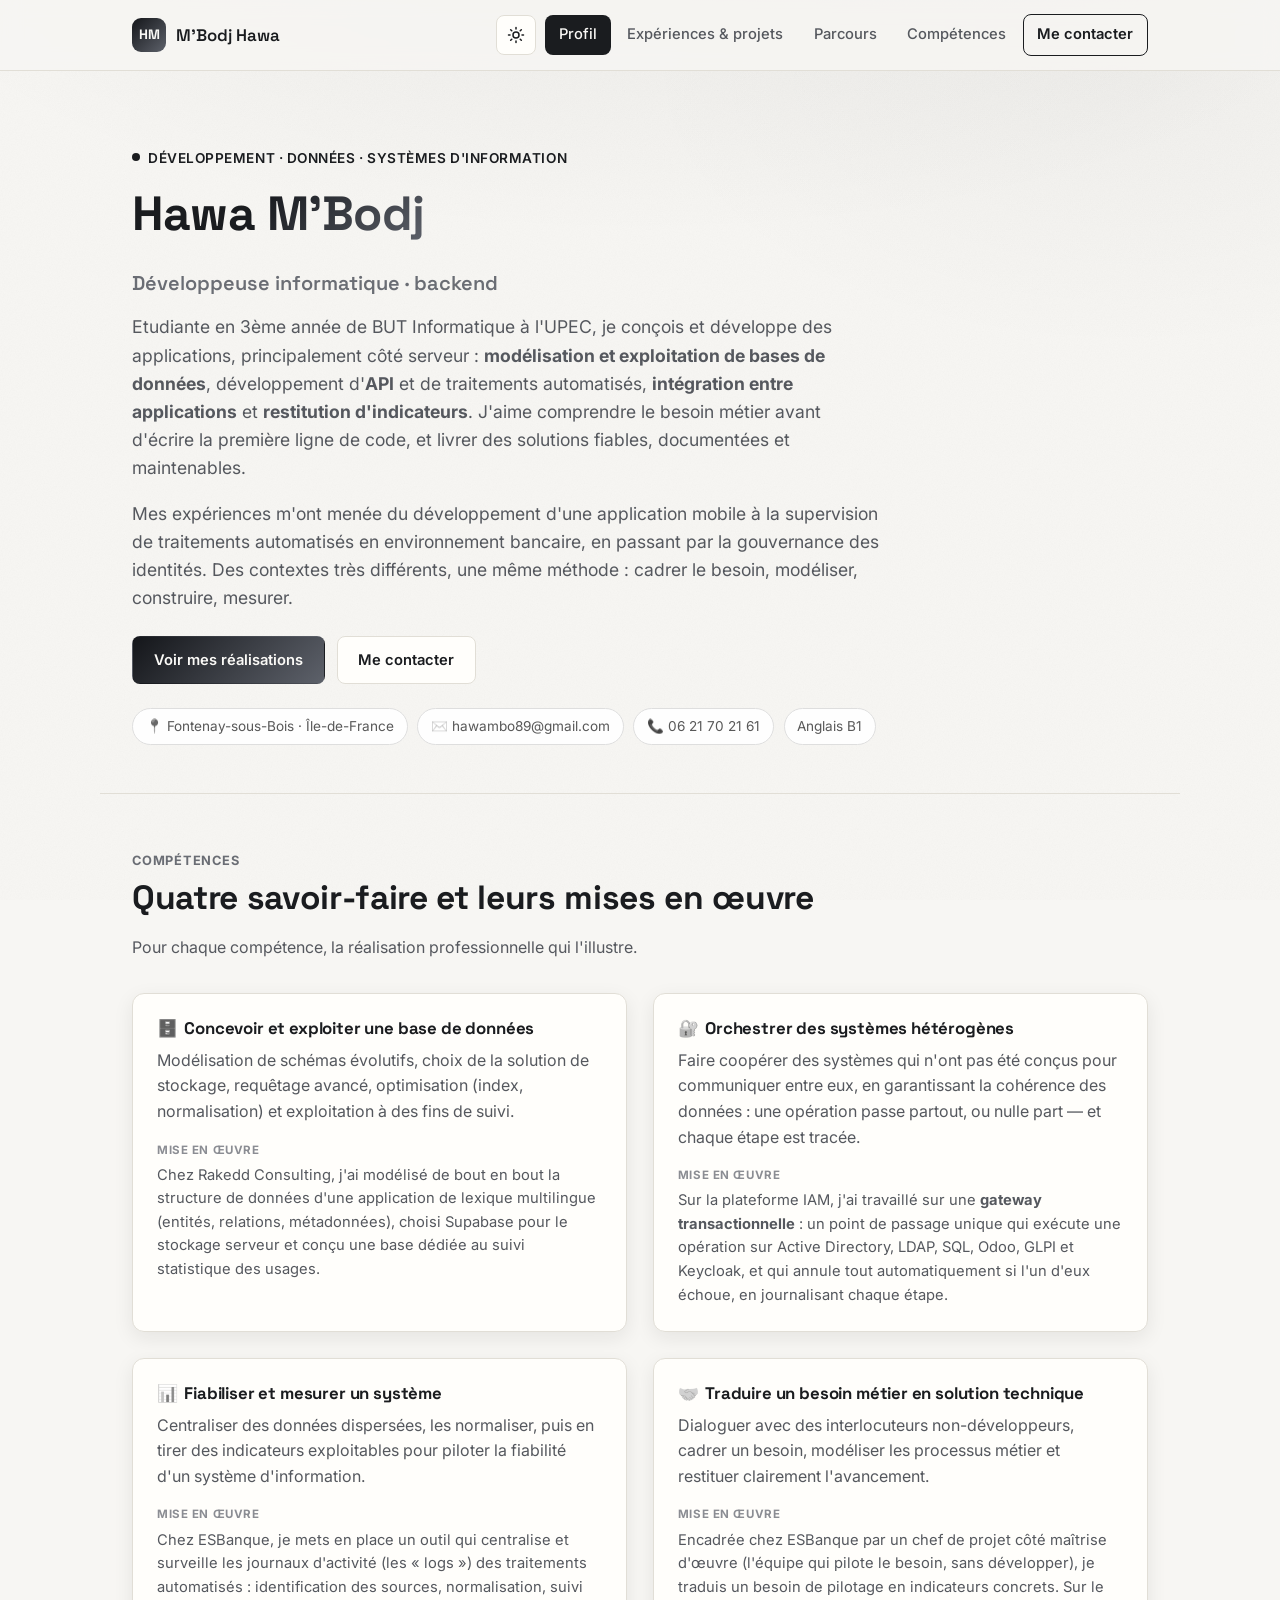
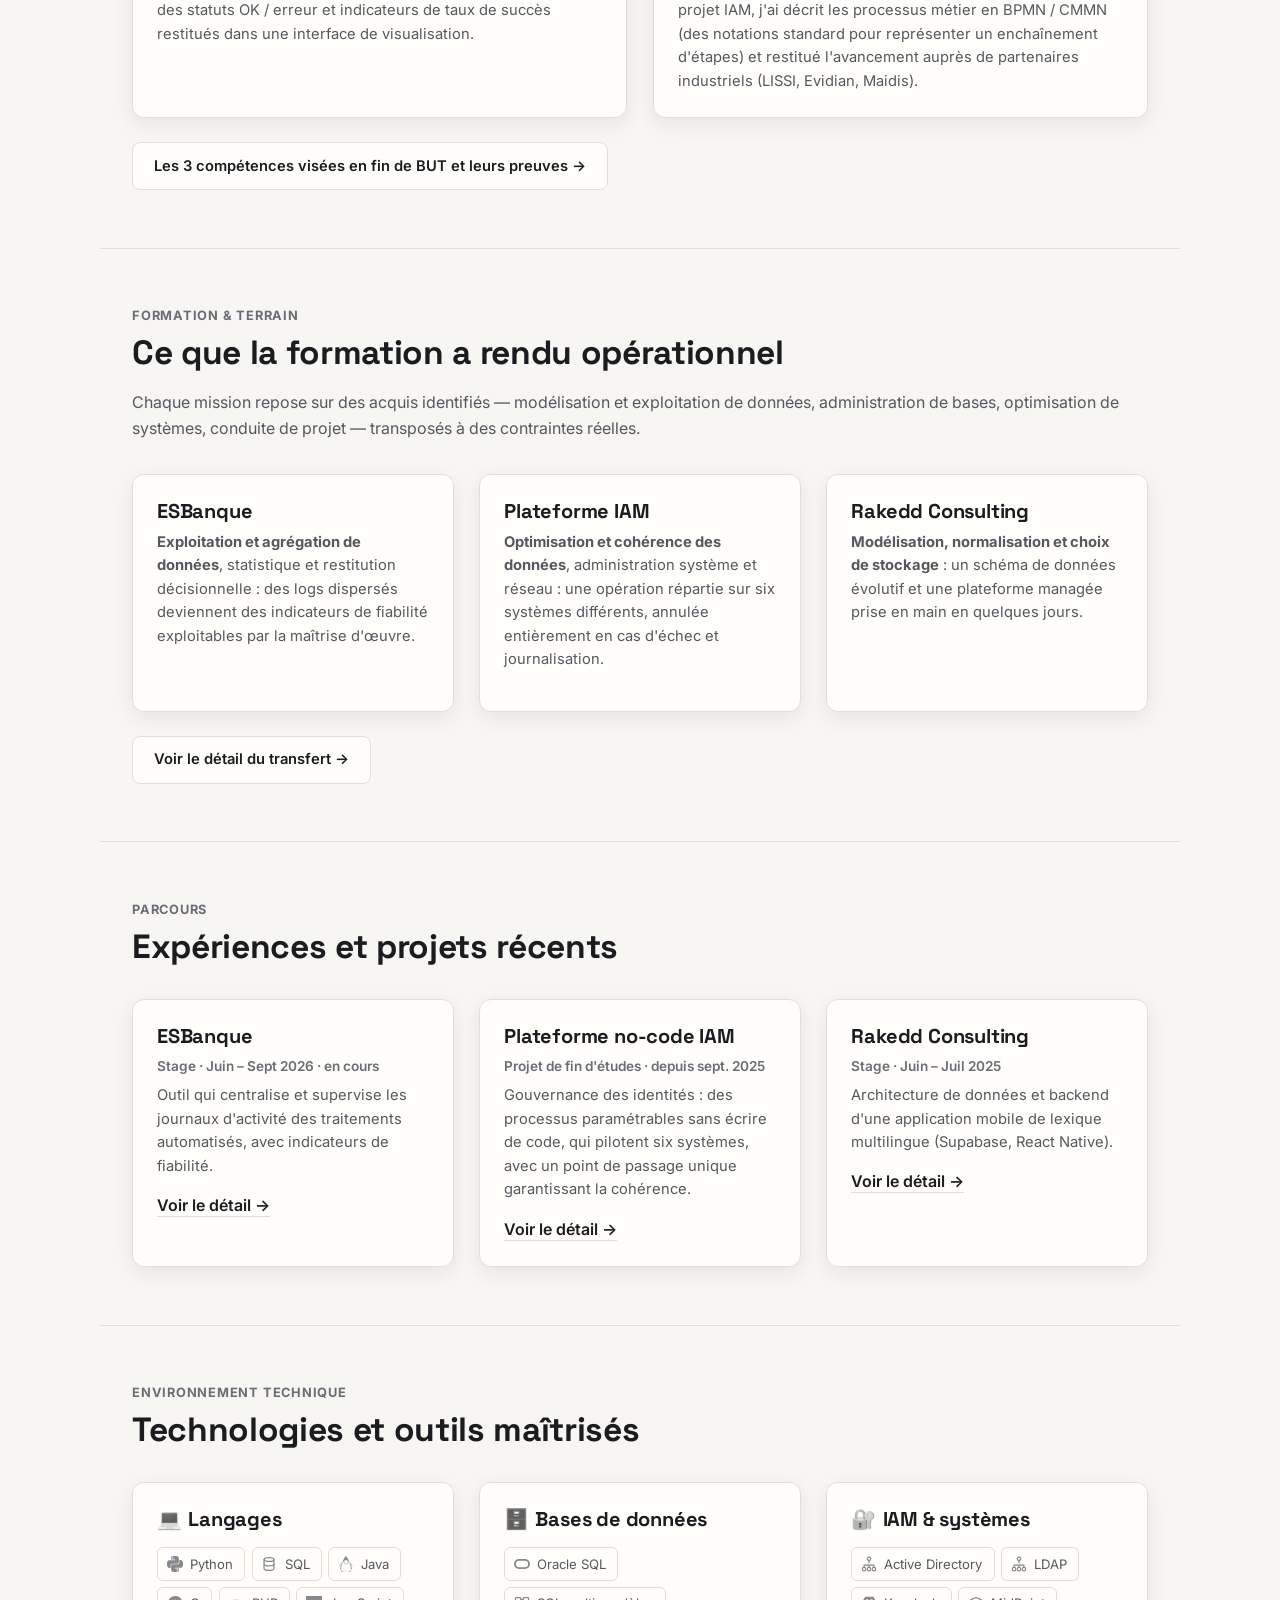
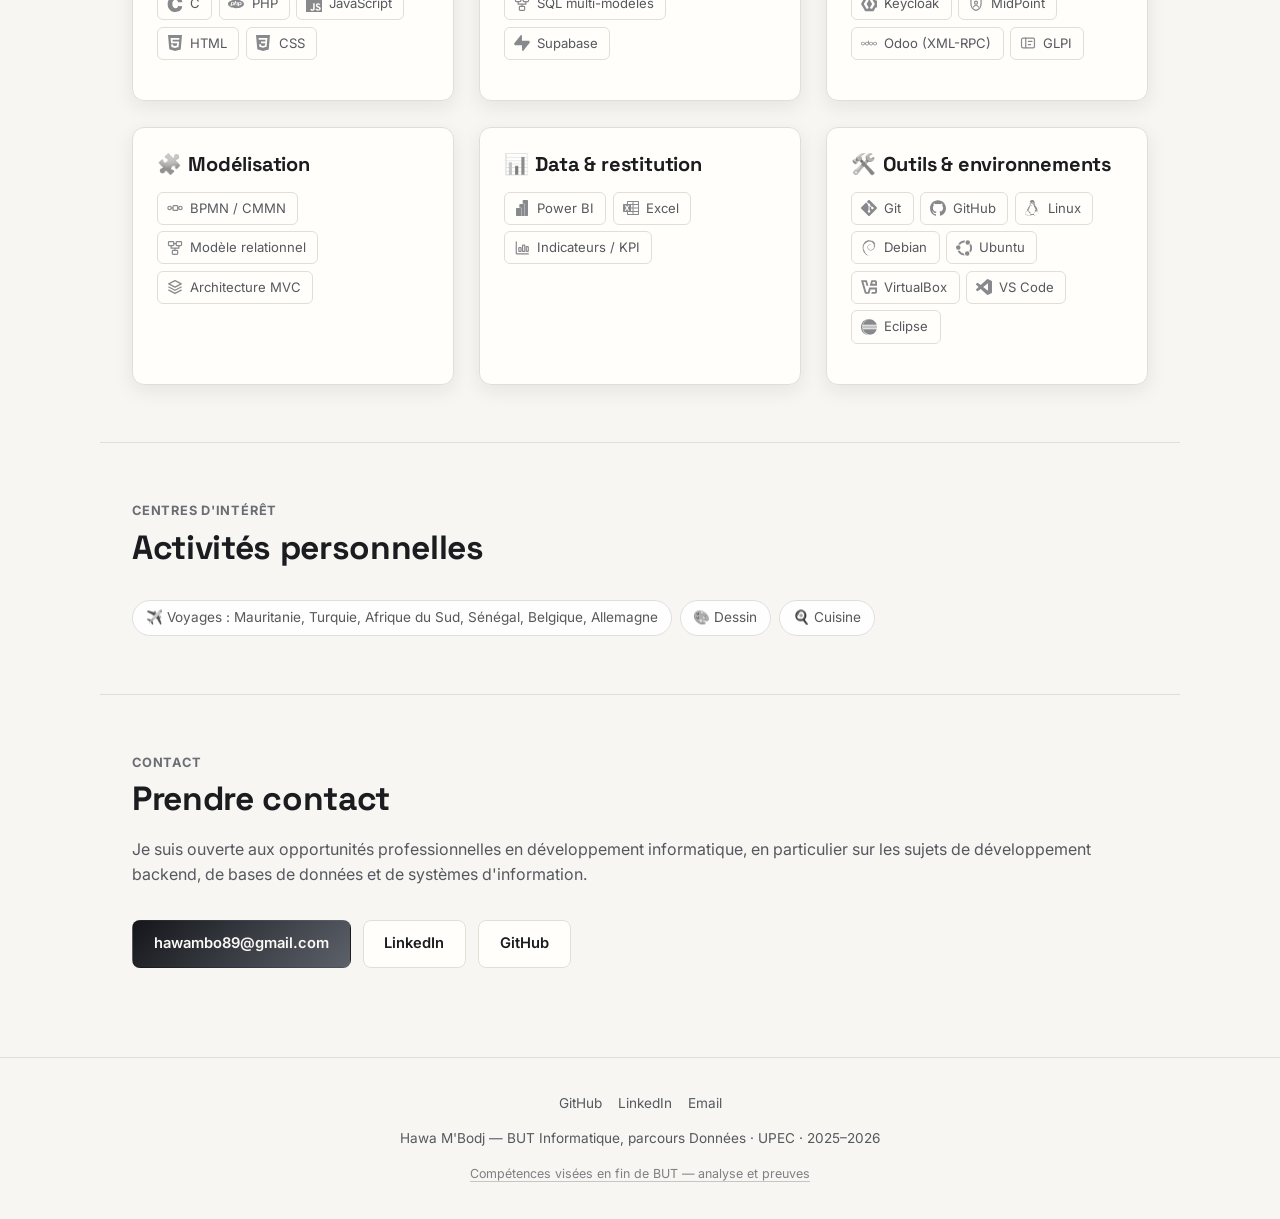
==== commit e32569e5: "Figer l'annee universitaire a 2025-2026 dans le pied de page L'annee etait calculee dans main.js ave" ====
--- a/index.html
+++ b/index.html
@@ -289,7 +289,7 @@
       <a href="https://www.linkedin.com/in/hawa-mbodj-503229300" target="_blank" rel="noopener">LinkedIn</a>
       <a href="mailto:hawambo89@gmail.com">Email</a>
     </div>
-    <p style="margin:0;">Hawa M'Bodj — BUT Informatique, parcours Données · UPEC · <span data-academic-year></span></p>
+    <p style="margin:0;">Hawa M'Bodj — BUT Informatique, parcours Données · UPEC · 2025–2026</p>
     <p class="footer-annex"><a href="competences.html">Compétences visées en fin de BUT — analyse et preuves</a></p>
   </div>
 </footer>
--- a/css/style.css
+++ b/css/style.css
@@ -482,12 +482,12 @@
 /* ---------- Hero ---------- */
 
 .hero {
-  padding: clamp(2.8rem, 7vw, 4.5rem) 0 clamp(2rem, 4vw, 3rem);
+  padding-block: clamp(2.8rem, 7vw, 4.5rem) clamp(2rem, 4vw, 3rem);
 }
 
 .hero .eyebrow {
   display: inline-flex;
-  align-items: center;
+  align-items: flex-start;
   gap: 0.5rem;
   color: var(--accent);
   font-size: 0.85rem;
@@ -499,6 +499,8 @@
 
 .hero .eyebrow::before {
   content: "";
+  margin-top: 0.42em;
+  flex: none;
   width: 8px;
   height: 8px;
   border-radius: 50%;
@@ -567,7 +569,7 @@
 /* ---------- Sections ---------- */
 
 section.block {
-  padding: var(--section-pad) 0;
+  padding-block: var(--section-pad);
   border-top: 1px solid var(--border);
 }
 
@@ -792,7 +794,7 @@
 /* ---------- Compétence pages ---------- */
 
 .comp-hero {
-  padding: clamp(2.4rem, 6vw, 3.5rem) 0 clamp(1.4rem, 3vw, 2rem);
+  padding-block: clamp(2.4rem, 6vw, 3.5rem) clamp(1.4rem, 3vw, 2rem);
   border-bottom: 1px solid var(--border);
 }
 
@@ -1067,7 +1069,7 @@
 /* ---------- Misc ---------- */
 
 .page-hero {
-  padding: clamp(2.4rem, 6vw, 3.5rem) 0 1rem;
+  padding-block: clamp(2.4rem, 6vw, 3.5rem) 1rem;
 }
 
 .badge-row { display: flex; flex-wrap: wrap; gap: 0.5rem; margin-top: 1rem; }
@@ -1328,3 +1330,48 @@
   .site-header { position: static; }
   nav.main-nav { max-height: 70dvh; }
 }
+
+/* Le commentaire du schéma reste devant les yeux quand on fait défiler le
+   dessin : sans cela il glisse hors de l'écran avec lui. */
+.diagram-wrap > .diagram-note {
+  position: sticky;
+  left: 0;
+}
+
+/* Sur écran tactile, un lien de 22 px se rate une fois sur deux : on épaissit
+   la zone cliquable sans changer l'aspect du texte. */
+@media (max-width: 640px) {
+  footer.site-footer .footer-links {
+    gap: 0.4rem 1.4rem;
+  }
+
+  .logo { min-height: 44px; }
+
+  footer.site-footer .footer-links a,
+  footer.site-footer .footer-annex a {
+    display: inline-flex;
+    align-items: center;
+    min-height: 44px;
+  }
+
+  .card > a,
+  .annex-banner a {
+    display: inline-block;
+    padding-top: 0.7rem;
+    padding-bottom: 0.55rem;
+  }
+
+  .timeline-item a {
+    display: inline-block;
+    padding-block: 0.35rem;
+  }
+
+  .link-row a {
+    display: inline-flex;
+    align-items: center;
+    min-height: 44px;
+  }
+}
+
+/* Rangée de liens en pied de carte. */
+.link-row { font-size: 0.88rem; }
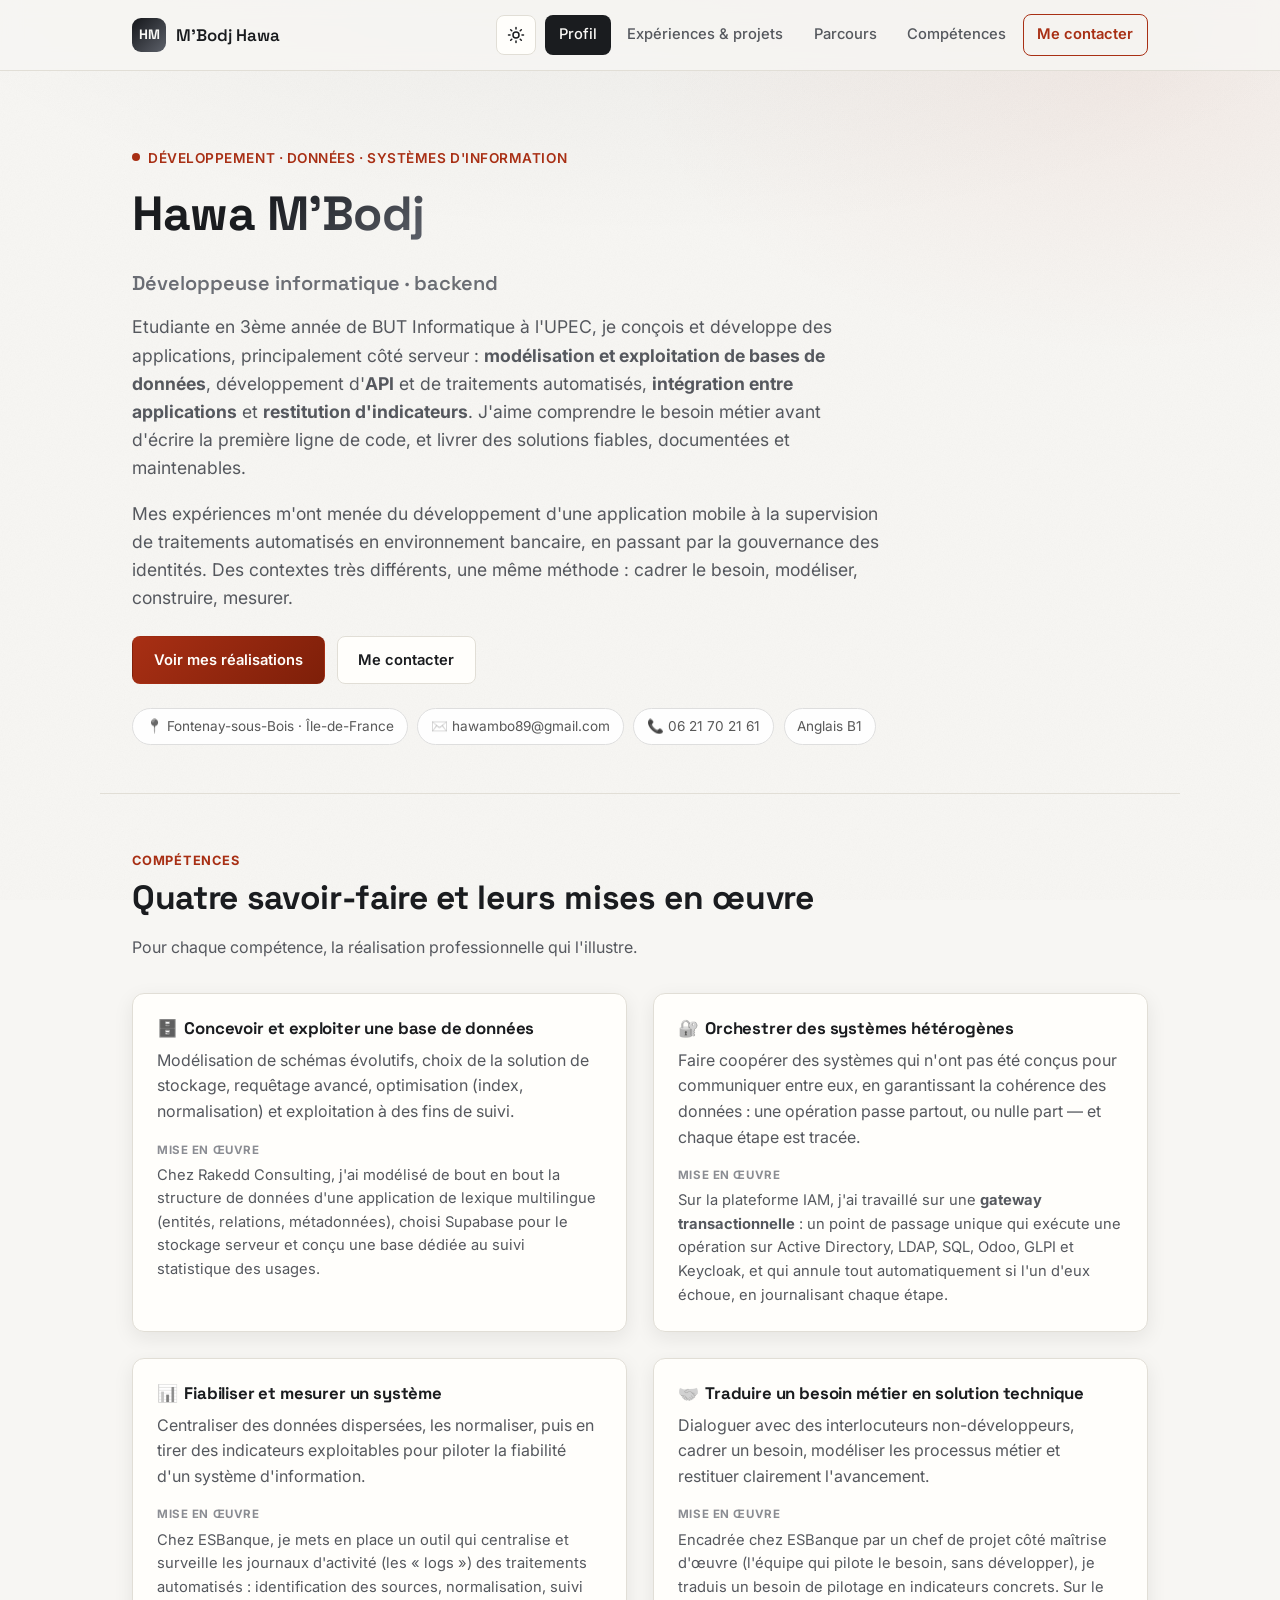
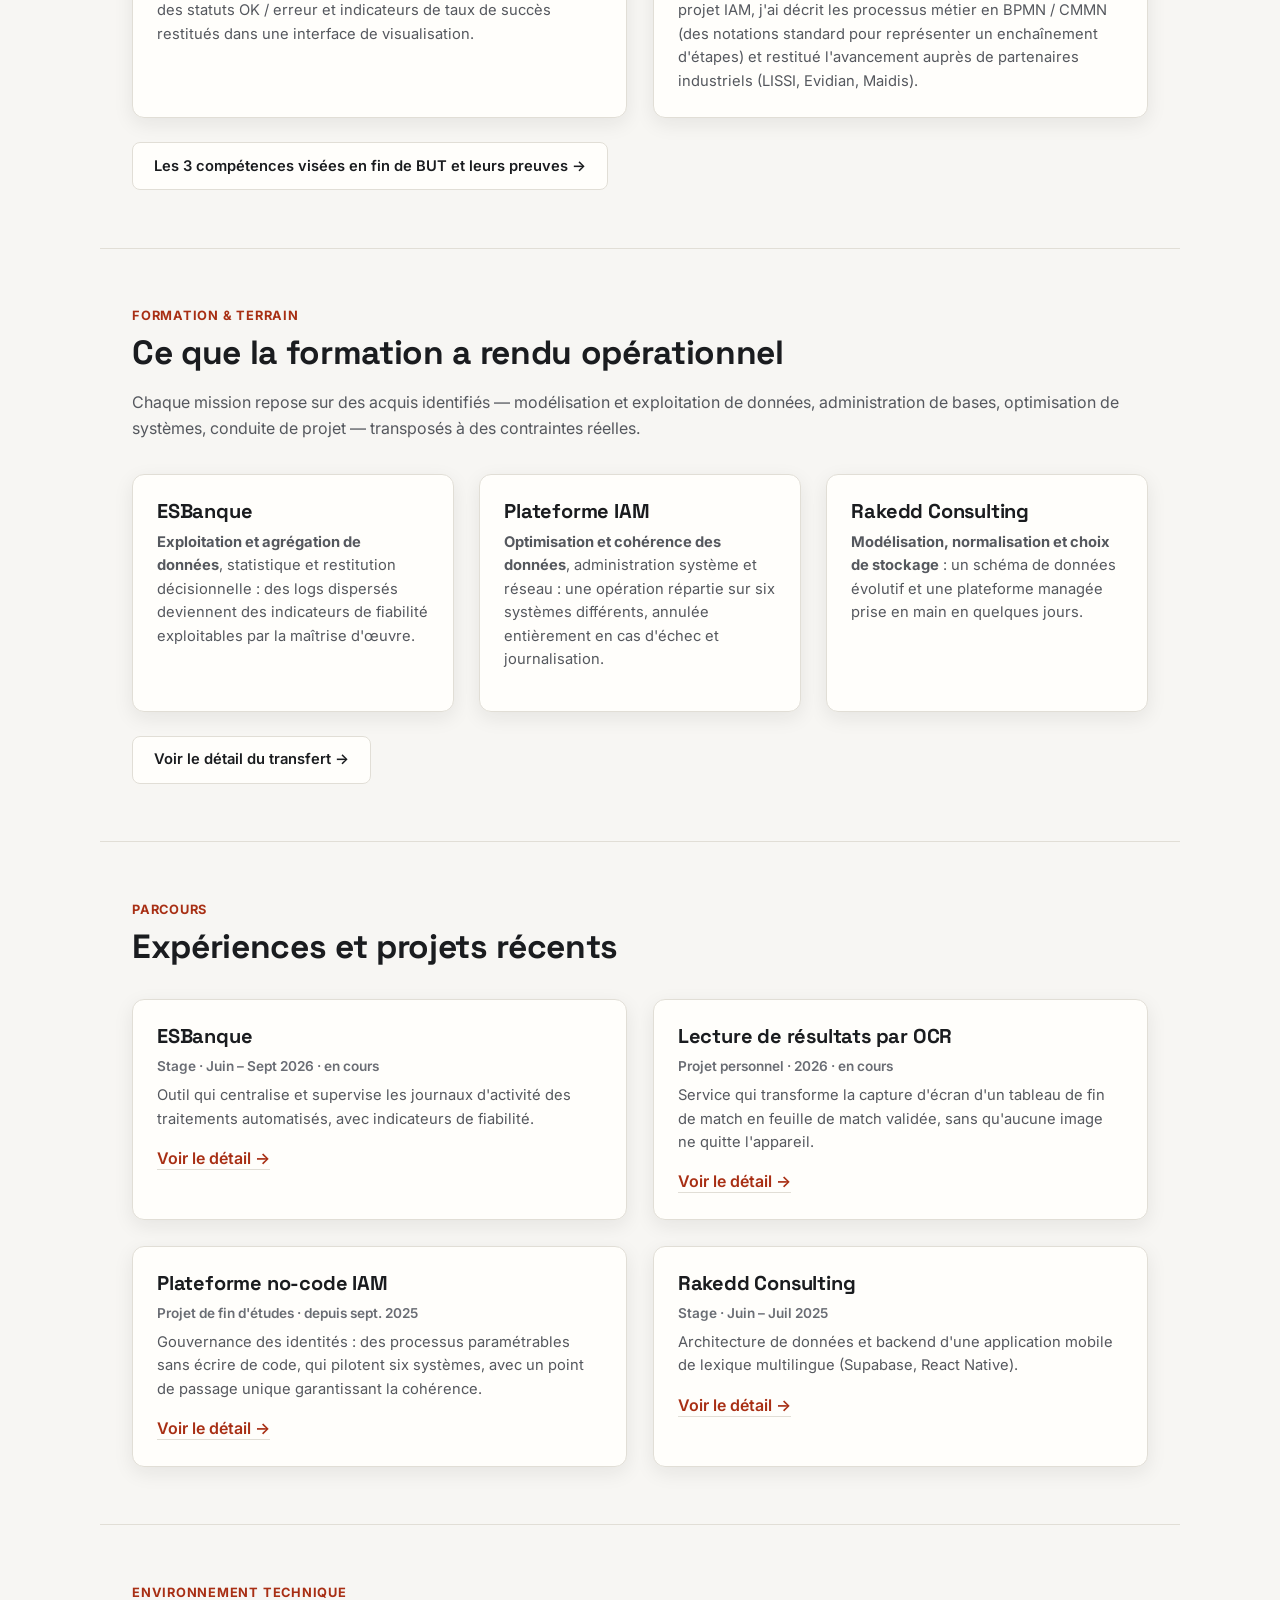
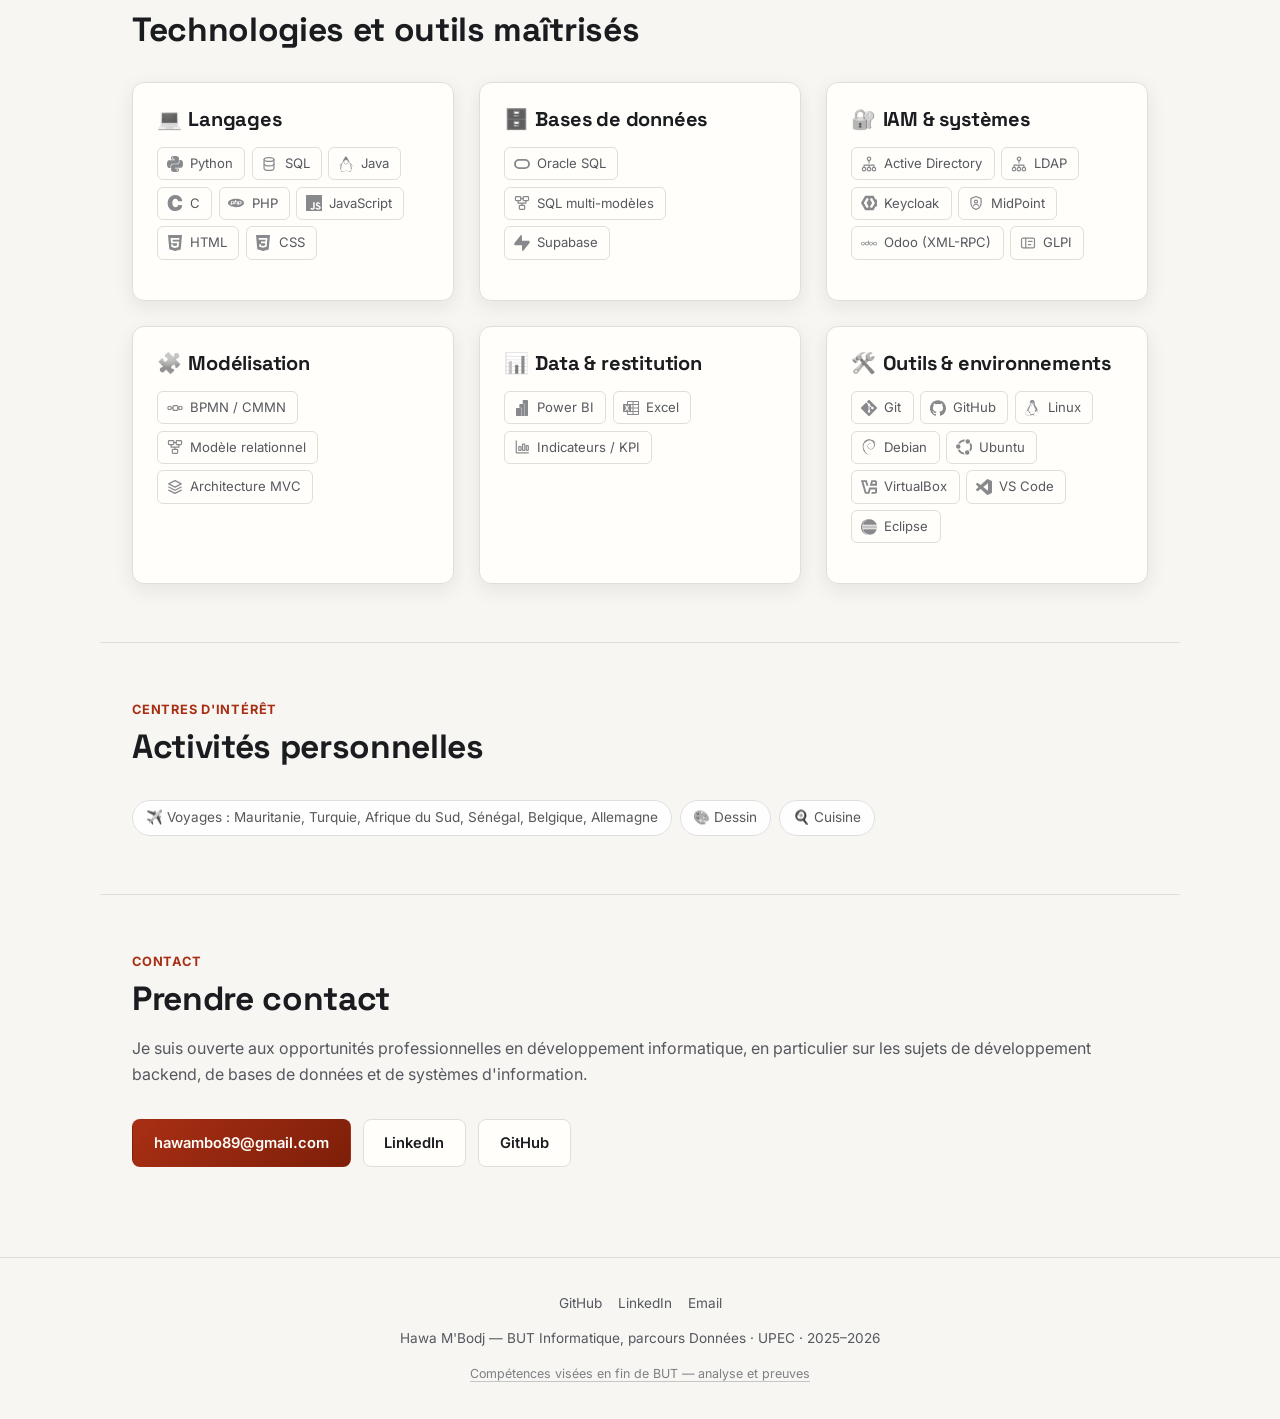
==== commit 95d61bc5: "Requalifier le projet OCR en projet personnel et le propager sur tout le site Correction de cadrage " ====
--- a/index.html
+++ b/index.html
@@ -160,13 +160,20 @@
       <span class="kicker">Parcours</span>
       <h2>Expériences et projets récents</h2>
     </div>
-    <div class="grid grid-3">
+    <div class="grid grid-2">
       <div class="card">
         <h3>ESBanque</h3>
         <p style="font-size:0.85rem; color:var(--accent-2); font-weight:600; margin-bottom:0.4rem;">Stage · Juin – Sept 2026 · en cours</p>
         <p style="font-size:0.92rem;">Outil qui centralise et supervise les journaux d'activité des traitements
           automatisés, avec indicateurs de fiabilité.</p>
         <a href="projets.html#esbanque">Voir le détail →</a>
+      </div>
+      <div class="card">
+        <h3>Lecture de résultats par OCR</h3>
+        <p style="font-size:0.85rem; color:var(--accent-2); font-weight:600; margin-bottom:0.4rem;">Projet personnel · 2026 · en cours</p>
+        <p style="font-size:0.92rem;">Service qui transforme la capture d'écran d'un tableau de fin de match en
+          feuille de match validée, sans qu'aucune image ne quitte l'appareil.</p>
+        <a href="projets.html#ocr">Voir le détail →</a>
       </div>
       <div class="card">
         <h3>Plateforme no-code IAM</h3>
--- a/css/style.css
+++ b/css/style.css
@@ -1,7 +1,10 @@
 /* =========================================================
    Portfolio BUT3 Informatique — Hawa M'Bodj
-   Thème : monochrome « encre de Chine » (clair & sombre)
-   Aucune couleur hors des logos de technologies au survol.
+   Thème : encre de Chine + vermillon de sceau (clair & sombre)
+   Une seule couleur signature, celle du sceau qui accompagne l'encre.
+   Elle porte les liens, les surtitres, les chiffres et les appels à
+   l'action ; tout le reste, y compris le nom en titre, reste à l'encre.
+   Les logos de technologies gardent leur propre couleur au survol.
    ========================================================= */
 
 :root {
@@ -19,10 +22,15 @@
   --on-accent: #101215;
   --accent-soft: #e3e6ea14;
   --accent-2-soft: #9aa0a914;
+  --seal: #f2704e;
+  --seal-strong: #ff9077;
+  --seal-soft: #f2704e1f;
+  --on-seal: #14100e;
   --gradient: linear-gradient(135deg, #ffffff 0%, #8d939c 100%);
+  --gradient-seal: linear-gradient(135deg, #f2704e 0%, #c9482a 100%);
   --glow:
     radial-gradient(ellipse 90% 55% at 50% -12%, rgba(255, 255, 255, 0.055), transparent 70%),
-    radial-gradient(ellipse 55% 45% at 88% 8%, rgba(255, 255, 255, 0.03), transparent 70%);
+    radial-gradient(ellipse 55% 45% at 88% 8%, rgba(242, 112, 78, 0.07), transparent 70%);
   --grain-opacity: 0.035;
   --radius: 12px;
   --radius-sm: 8px;
@@ -50,10 +58,15 @@
   --on-accent: #faf9f6;
   --accent-soft: #1a1c1f0f;
   --accent-2-soft: #6a6d740f;
+  --seal: #a82f14;
+  --seal-strong: #7e1f09;
+  --seal-soft: #a82f1414;
+  --on-seal: #fffefb;
   --gradient: linear-gradient(135deg, #14161a 0%, #5d616a 100%);
+  --gradient-seal: linear-gradient(135deg, #a82f14 0%, #7e1f09 100%);
   --glow:
     radial-gradient(ellipse 90% 55% at 50% -12%, rgba(20, 22, 26, 0.055), transparent 70%),
-    radial-gradient(ellipse 55% 45% at 88% 8%, rgba(20, 22, 26, 0.03), transparent 70%);
+    radial-gradient(ellipse 55% 45% at 88% 8%, rgba(168, 47, 20, 0.06), transparent 70%);
   --grain-opacity: 0.05;
   --shadow: 0 6px 20px rgba(26, 28, 31, 0.08);
 }
@@ -110,7 +123,7 @@
 /* Les longs mots (adresses, identifiants) ne debordent jamais de leur colonne */
 p, li, h1, h2, h3, h4, .chip, .btn { overflow-wrap: break-word; }
 
-a { color: var(--accent); text-decoration: none; }
+a { color: var(--seal); text-decoration: none; }
 a:hover { text-decoration: underline; }
 
 /* En monochrome, un lien ne peut plus se distinguer par sa teinte :
@@ -128,7 +141,10 @@
 main p a:hover,
 main li a:hover,
 .annex-banner a:hover,
-.footer-annex a:hover { text-decoration-color: currentColor; }
+.footer-annex a:hover {
+  color: var(--seal-strong);
+  text-decoration-color: currentColor;
+}
 
 .card > a {
   font-weight: 600;
@@ -136,7 +152,7 @@
   padding-bottom: 1px;
 }
 
-.card > a:hover { border-bottom-color: var(--accent); text-decoration: none; }
+.card > a:hover { border-bottom-color: var(--seal); text-decoration: none; }
 
 ul { padding-left: 0; list-style: none; }
 
@@ -238,7 +254,7 @@
   cursor: pointer;
 }
 
-.theme-toggle:hover { border-color: var(--accent); color: var(--accent); }
+.theme-toggle:hover { border-color: var(--seal); color: var(--seal); }
 
 .theme-toggle svg { width: 18px; height: 18px; }
 
@@ -290,14 +306,14 @@
 }
 
 nav.main-nav > ul > li > a.nav-cta {
-  border: 1px solid var(--accent);
-  color: var(--accent);
+  border: 1px solid var(--seal);
+  color: var(--seal);
   font-weight: 600;
 }
 
 nav.main-nav > ul > li > a.nav-cta:hover {
-  background: var(--accent-soft);
-  color: var(--accent);
+  background: var(--seal-soft);
+  color: var(--seal);
 }
 
 .nav-dropdown {
@@ -358,7 +374,7 @@
 }
 
 .nav-dropdown .dropdown-menu a.active {
-  color: var(--accent);
+  color: var(--seal);
 }
 
 @media (max-width: 940px) {
@@ -489,7 +505,7 @@
   display: inline-flex;
   align-items: flex-start;
   gap: 0.5rem;
-  color: var(--accent);
+  color: var(--seal);
   font-size: 0.85rem;
   font-weight: 600;
   letter-spacing: 0.04em;
@@ -504,7 +520,7 @@
   width: 8px;
   height: 8px;
   border-radius: 50%;
-  background: var(--accent);
+  background: var(--seal);
   box-shadow: none;
 }
 
@@ -533,11 +549,11 @@
 }
 
 .btn-primary {
-  background: var(--gradient);
-  color: var(--on-accent);
-}
-
-.btn-primary:hover { opacity: 0.9; text-decoration: none; }
+  background: var(--gradient-seal);
+  color: var(--on-seal);
+}
+
+.btn-primary:hover { background: var(--seal-strong); text-decoration: none; }
 
 .btn-ghost {
   border-color: var(--border);
@@ -545,7 +561,7 @@
   background: var(--card);
 }
 
-.btn-ghost:hover { border-color: var(--accent); text-decoration: none; }
+.btn-ghost:hover { border-color: var(--seal); text-decoration: none; }
 
 .contact-chips {
   display: flex;
@@ -578,7 +594,7 @@
 .section-head { margin-bottom: clamp(1.4rem, 3vw, 2rem); }
 
 .section-head .kicker {
-  color: var(--accent-2);
+  color: var(--seal);
   font-size: 0.8rem;
   font-weight: 700;
   text-transform: uppercase;
@@ -629,8 +645,8 @@
 .card ul.tags li {
   font-size: 0.78rem;
   padding: 0.25rem 0.6rem;
-  background: var(--accent-soft);
-  color: var(--accent);
+  background: var(--seal-soft);
+  color: var(--seal);
   border-radius: 999px;
 }
 
@@ -762,7 +778,7 @@
   height: 14px;
   border-radius: 50%;
   background: var(--bg);
-  border: 3px solid var(--accent);
+  border: 3px solid var(--seal);
 }
 
 .timeline-date {
@@ -788,7 +804,7 @@
   content: "›";
   position: absolute;
   left: 0;
-  color: var(--accent);
+  color: var(--seal);
 }
 
 /* ---------- Compétence pages ---------- */
@@ -857,7 +873,7 @@
   font-family: "Space Grotesk", sans-serif;
 }
 
-.ac-list .num { background: var(--accent-soft); color: var(--accent); }
+.ac-list .num { background: var(--seal-soft); color: var(--seal); }
 .ce-list .num { background: var(--accent-2-soft); color: var(--accent-2); }
 
 .resource-table {
@@ -904,7 +920,7 @@
 .table-wrap .resource-table tr:last-child td { border-bottom: none; }
 
 .trace-card {
-  border-left: 3px solid var(--accent);
+  border-left: 3px solid var(--seal);
   background: var(--card);
   border-radius: 0 var(--radius) var(--radius) 0;
   padding: clamp(1.1rem, 2.6vw, 1.3rem) clamp(1.1rem, 3vw, 1.5rem);
@@ -918,8 +934,8 @@
   font-weight: 700;
   text-transform: uppercase;
   letter-spacing: 0.03em;
-  color: var(--accent);
-  background: var(--accent-soft);
+  color: var(--seal);
+  background: var(--seal-soft);
   padding: 0.2rem 0.6rem;
   border-radius: 5px;
   margin-bottom: 0.6rem;
@@ -1005,14 +1021,14 @@
   content: "›";
   position: absolute;
   left: 0;
-  color: var(--accent);
+  color: var(--seal);
 }
 
 .project-card ul.details li:last-child { margin-bottom: 0; }
 
 .project-card .outcome {
-  border-left: 3px solid var(--accent);
-  background: var(--accent-soft);
+  border-left: 3px solid var(--seal);
+  background: var(--seal-soft);
   border-radius: 0 var(--radius-sm) var(--radius-sm) 0;
   padding: 0.9rem 1.1rem;
   font-size: 0.94rem;
@@ -1038,7 +1054,7 @@
   gap: 0.5rem 0.9rem;
 }
 
-.annex-banner a { color: var(--accent); font-weight: 600; }
+.annex-banner a { color: var(--seal); font-weight: 600; }
 
 /* ---------- Footer ---------- */
 
@@ -1139,14 +1155,14 @@
   content: "›";
   position: absolute;
   left: 0;
-  color: var(--accent);
+  color: var(--seal);
 }
 
 .bridge-col .mod { color: var(--text); font-weight: 600; }
 
 .bridge-arrow {
   align-self: center;
-  color: var(--accent);
+  color: var(--seal);
   font-size: 1.5rem;
   line-height: 1;
 }
@@ -1169,8 +1185,8 @@
   width: 1.9rem;
   height: 1.9rem;
   border-radius: 50%;
-  background: var(--accent-soft);
-  color: var(--accent);
+  background: var(--seal-soft);
+  color: var(--seal);
   font-weight: 700;
   font-size: 0.9rem;
   margin-bottom: 0.6rem;
@@ -1194,7 +1210,7 @@
 .diagram { width: 100%; min-width: 560px; height: auto; display: block; }
 
 .diagram .d-box { fill: var(--card); stroke: var(--border); stroke-width: 1.5; }
-.diagram .d-box-accent { fill: var(--accent-soft); stroke: var(--accent); stroke-width: 1.5; }
+.diagram .d-box-accent { fill: var(--seal-soft); stroke: var(--seal); stroke-width: 1.5; }
 .diagram .d-box-alt { fill: var(--accent-2-soft); stroke: var(--accent-2); stroke-width: 1.5; }
 .diagram .d-title { fill: var(--text); font-family: "Space Grotesk", sans-serif; font-size: 13px; font-weight: 600; }
 .diagram .d-sub { fill: var(--text-faint); font-family: "Inter", sans-serif; font-size: 10.5px; }
@@ -1236,8 +1252,8 @@
   width: 1.7rem;
   height: 1.7rem;
   border-radius: 50%;
-  background: var(--accent-soft);
-  color: var(--accent);
+  background: var(--seal-soft);
+  color: var(--seal);
   font-weight: 700;
   font-size: 0.85rem;
   display: inline-flex;
@@ -1263,7 +1279,7 @@
   white-space: nowrap;
 }
 
-.level-solid { background: var(--accent-soft); color: var(--accent); border: 1px solid var(--accent); }
+.level-solid { background: var(--seal-soft); color: var(--seal); border: 1px solid var(--seal); }
 .level-mid { background: var(--accent-2-soft); color: var(--accent-2); border: 1px solid var(--accent-2); }
 .level-open { background: transparent; color: var(--text-faint); border: 1px dashed var(--border); }
 
@@ -1375,3 +1391,77 @@
 
 /* Rangée de liens en pied de carte. */
 .link-row { font-size: 0.88rem; }
+
+/* ---------- Chiffres clés d'une réalisation ----------
+   Une poignée de nombres phares se lit en tuiles, pas en graphique :
+   chaque valeur est un résultat unique, sans série ni évolution. */
+
+.stat-row {
+  display: grid;
+  grid-template-columns: repeat(auto-fit, minmax(min(100%, max(148px, (100% - 3 * var(--grid-gap)) / 4)), 1fr));
+  gap: var(--grid-gap);
+  margin: 0;
+}
+
+.stat {
+  border: 1px solid var(--border);
+  border-radius: var(--radius-sm);
+  background: var(--bg-elevated);
+  padding: 0.9rem 1rem 1rem;
+}
+
+.stat .stat-value {
+  display: block;
+  font-family: "Space Grotesk", "Inter", sans-serif;
+  font-size: clamp(1.45rem, 3.4vw, 1.85rem);
+  font-weight: 600;
+  line-height: 1.1;
+  color: var(--seal);
+}
+
+.stat .stat-label {
+  display: block;
+  margin-top: 0.4rem;
+  font-size: 0.82rem;
+  line-height: 1.4;
+  color: var(--text-muted);
+}
+
+/* Un chiffre sans son périmètre est une promesse en l'air. */
+.stat-note {
+  margin: 0.9rem 0 0;
+  font-size: 0.78rem;
+  color: var(--text-faint);
+  font-style: italic;
+}
+
+/* ---------- Capture d'écran d'une réalisation ----------
+   Le site raconte d'ordinaire par le schéma ; une capture d'exécution
+   réelle mérite le même cadre que lui, pas un traitement à part. */
+
+.shot {
+  margin: 0;
+  border: 1px solid var(--border);
+  border-radius: var(--radius-sm);
+  background: var(--bg-elevated);
+  padding: 0.7rem 0.7rem 0.9rem;
+}
+
+.shot img {
+  width: 100%;
+  height: auto;
+  border-radius: 4px;
+  border: 1px solid var(--border);
+}
+
+.shot figcaption {
+  margin: 0.75rem 0.3rem 0;
+  font-size: 0.78rem;
+  color: var(--text-faint);
+  font-style: italic;
+}
+
+/* La capture est ouvrable en grand : sur téléphone la vignette ne suffit pas. */
+.shot > a { display: block; }
+.shot > a:hover { text-decoration: none; }
+.shot > a:hover img { border-color: var(--seal); }
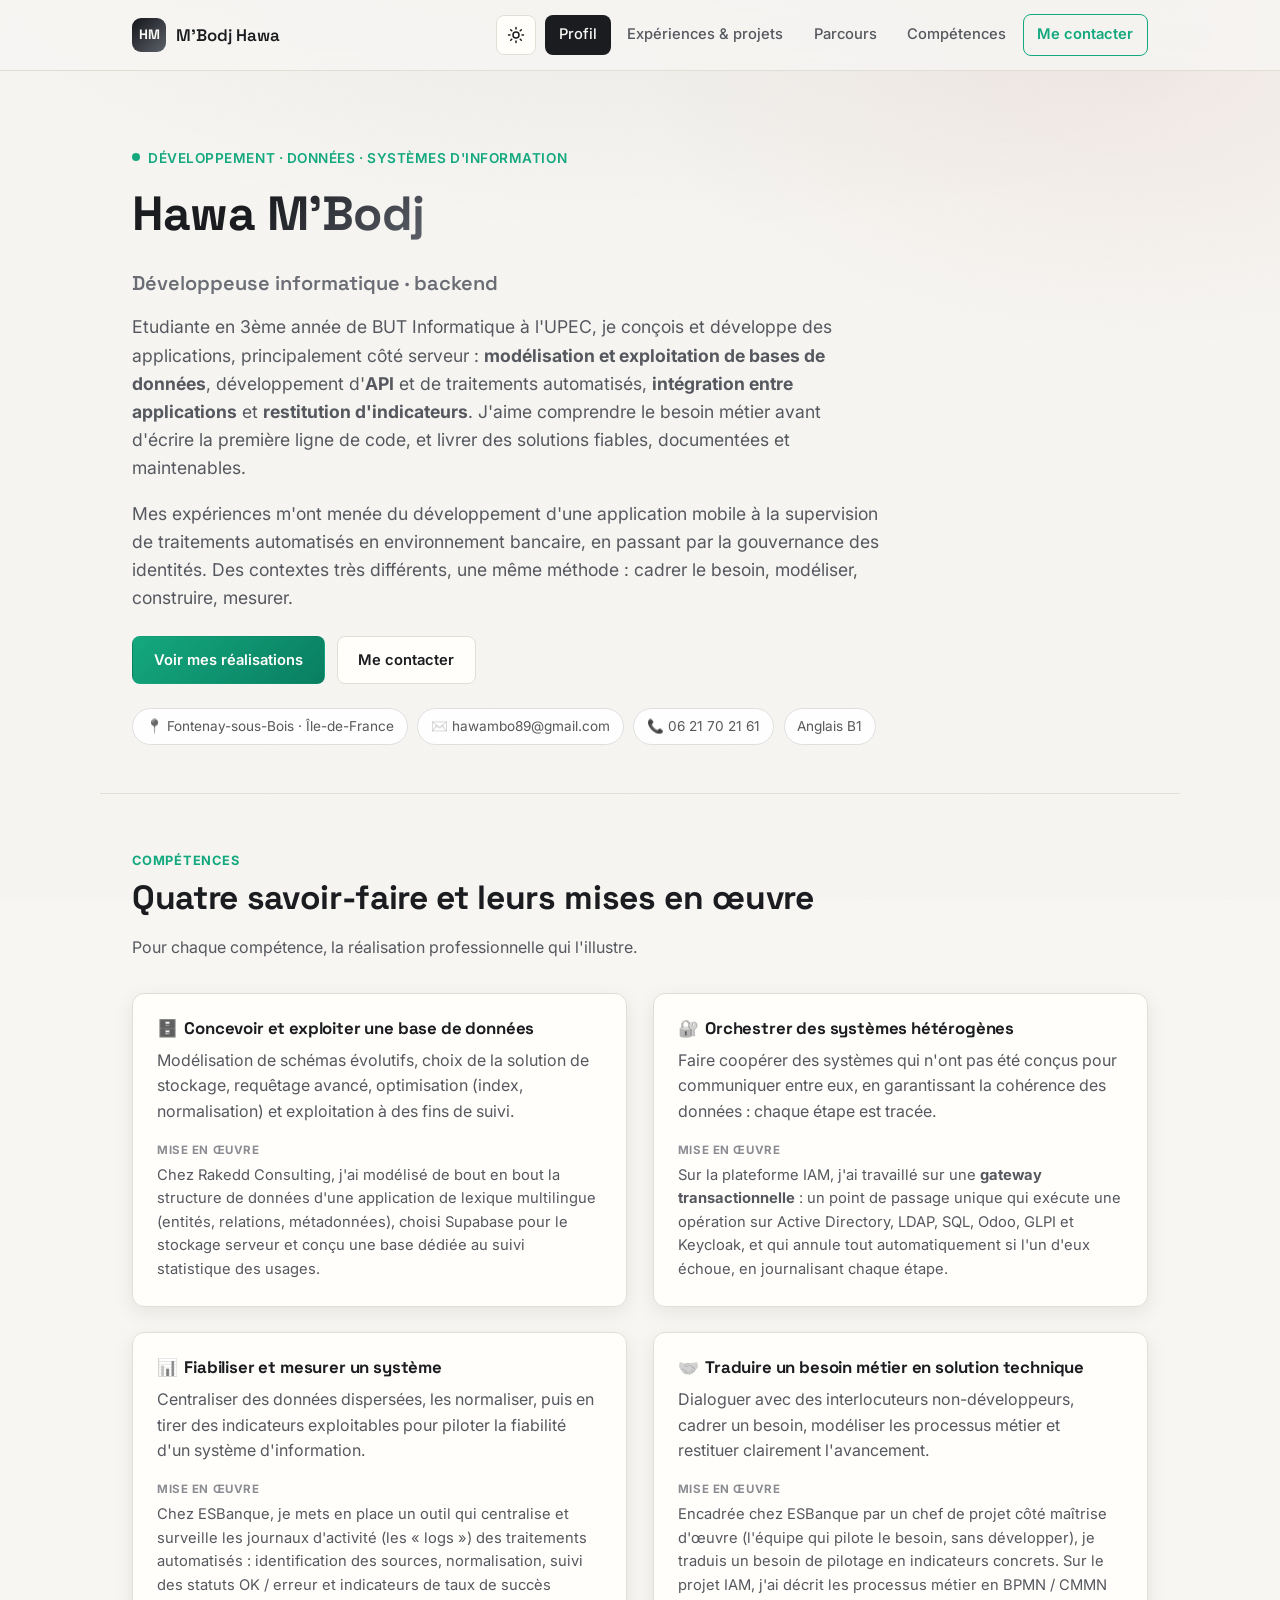
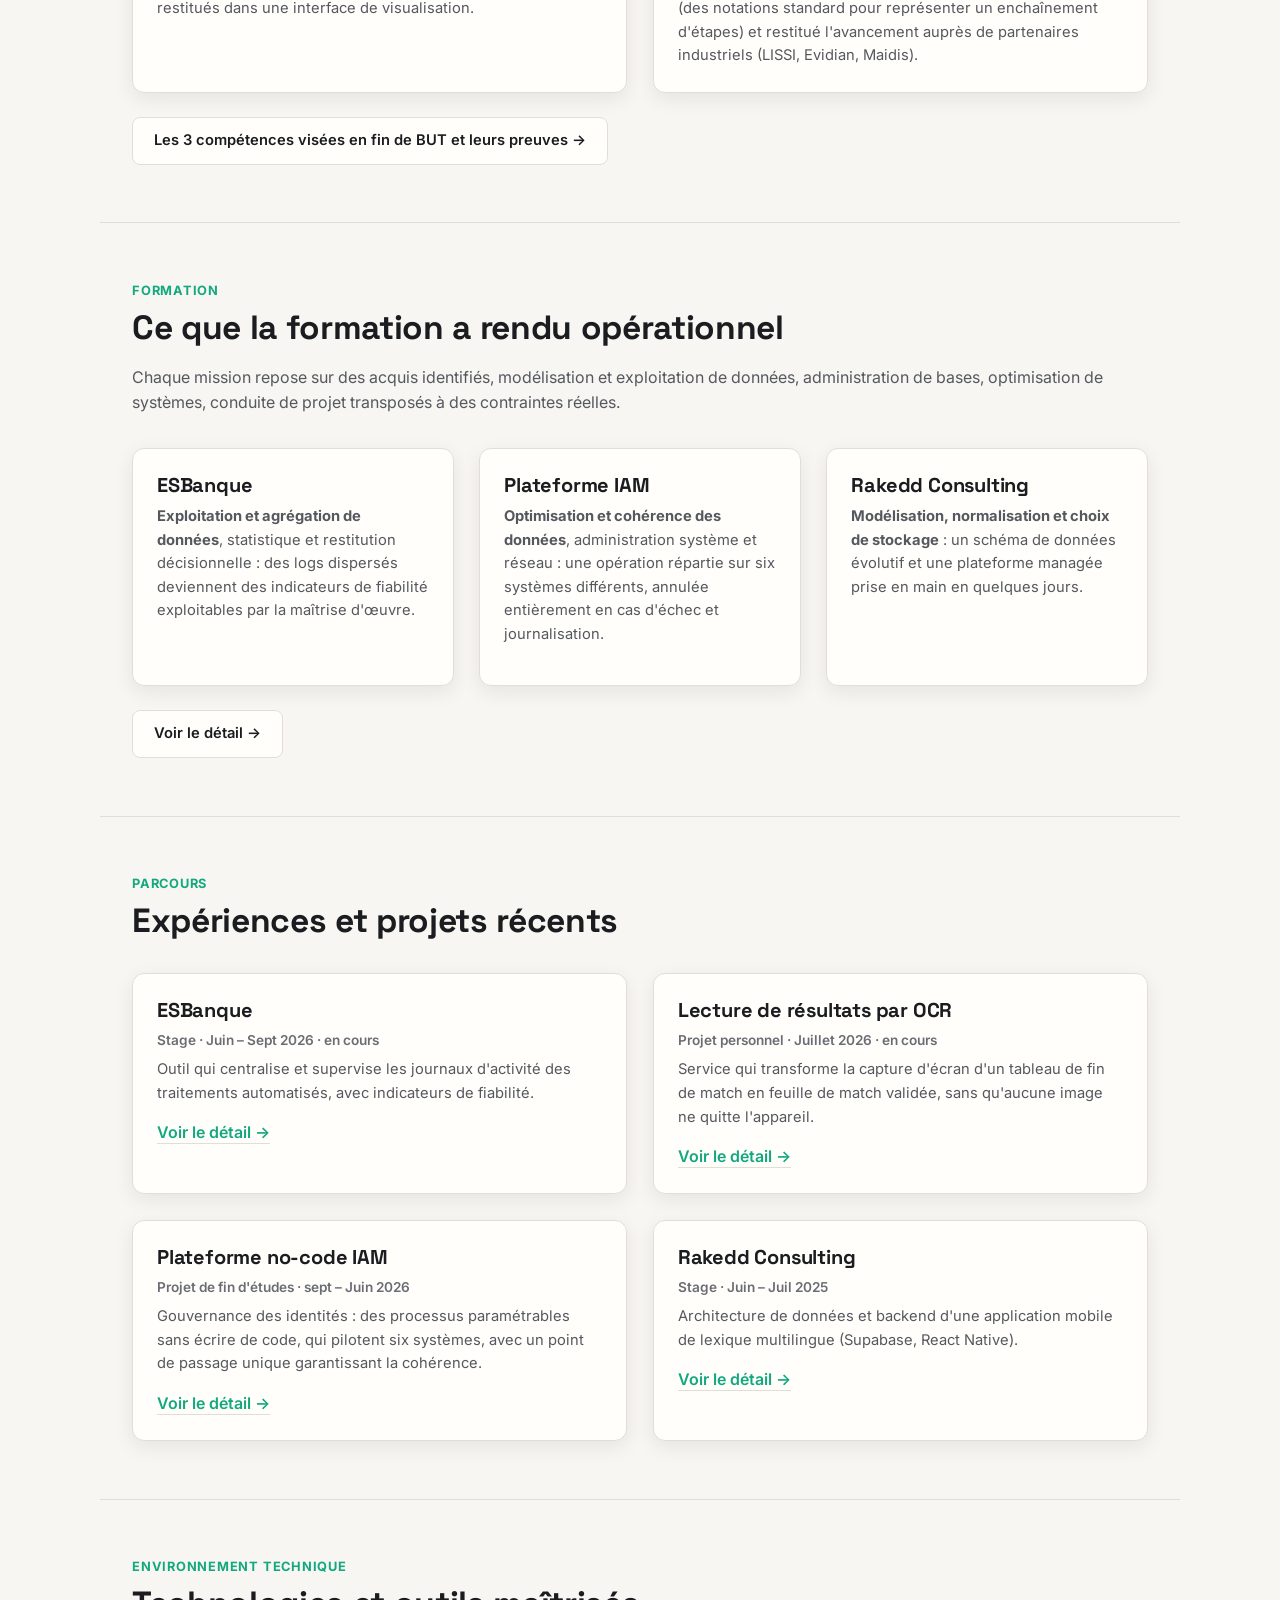
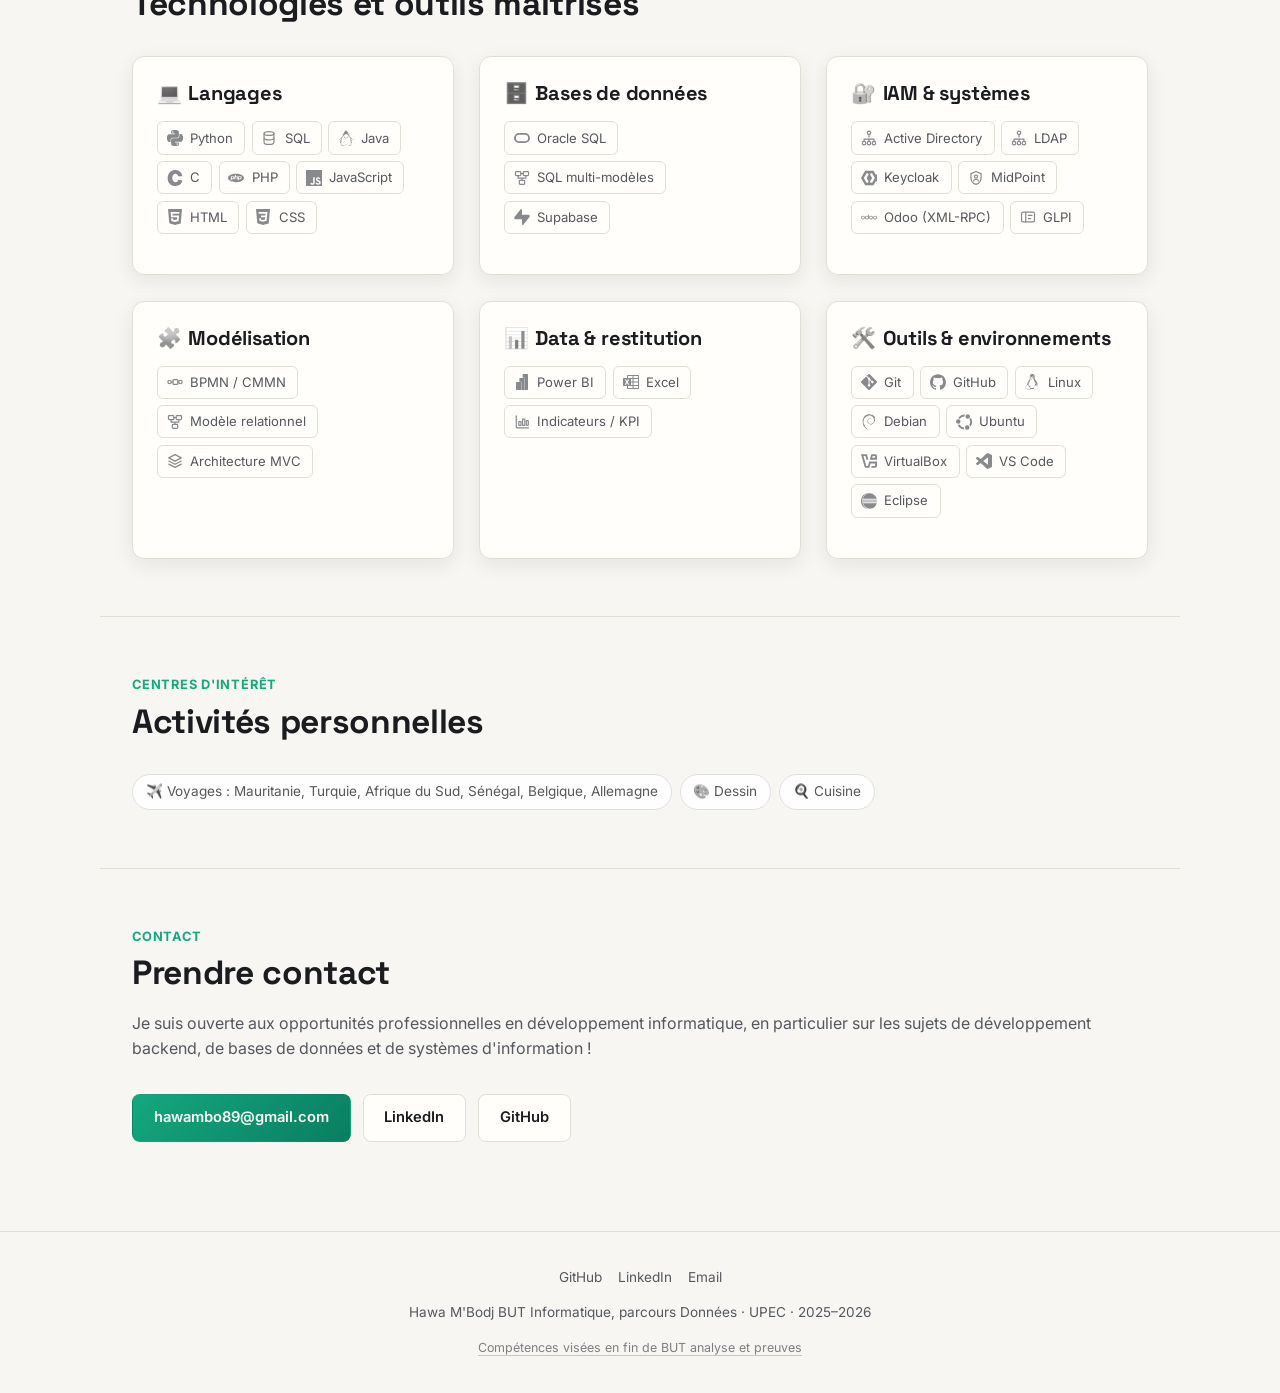
==== commit e740946b: "Unifier le vocabulaire formation / projet reel Remplace les libelles heterogenes (terrain, entrepris" ====
--- a/index.html
+++ b/index.html
@@ -93,7 +93,7 @@
       <div class="card proof-card">
         <h3><span class="card-icon">🔐</span>Orchestrer des systèmes hétérogènes</h3>
         <p>Faire coopérer des systèmes qui n'ont pas été conçus pour communiquer entre eux, en garantissant la
-          cohérence des données : une opération passe partout, ou nulle part — et chaque étape est tracée.</p>
+          cohérence des données : chaque étape est tracée.</p>
         <span class="proof-label">Mise en œuvre</span>
         <p>Sur la plateforme IAM, j'ai travaillé sur une <strong>gateway transactionnelle</strong> : un point de
           passage unique qui exécute une opération sur Active Directory, LDAP, SQL, Odoo, GLPI et Keycloak, et
@@ -125,10 +125,10 @@
 
   <section class="block container">
     <div class="section-head">
-      <span class="kicker">Formation &amp; terrain</span>
+      <span class="kicker">Formation</span>
       <h2>Ce que la formation a rendu opérationnel</h2>
-      <p>Chaque mission repose sur des acquis identifiés — modélisation et exploitation de données, administration
-        de bases, optimisation de systèmes, conduite de projet — transposés à des contraintes réelles.</p>
+      <p>Chaque mission repose sur des acquis identifiés, modélisation et exploitation de données, administration
+        de bases, optimisation de systèmes, conduite de projet transposés à des contraintes réelles.</p>
     </div>
     <div class="grid grid-3">
       <div class="card">
@@ -151,7 +151,7 @@
       </div>
     </div>
     <div style="display:flex; flex-wrap:wrap; gap:0.75rem; margin-top:1.5rem;">
-      <a href="formation-terrain.html" class="btn btn-ghost">Voir le détail du transfert →</a>
+      <a href="formation-terrain.html" class="btn btn-ghost">Voir le détail →</a>
     </div>
   </section>
 
@@ -170,14 +170,14 @@
       </div>
       <div class="card">
         <h3>Lecture de résultats par OCR</h3>
-        <p style="font-size:0.85rem; color:var(--accent-2); font-weight:600; margin-bottom:0.4rem;">Projet personnel · 2026 · en cours</p>
+        <p style="font-size:0.85rem; color:var(--accent-2); font-weight:600; margin-bottom:0.4rem;">Projet personnel · Juillet 2026 · en cours</p>
         <p style="font-size:0.92rem;">Service qui transforme la capture d'écran d'un tableau de fin de match en
           feuille de match validée, sans qu'aucune image ne quitte l'appareil.</p>
         <a href="projets.html#ocr">Voir le détail →</a>
       </div>
       <div class="card">
         <h3>Plateforme no-code IAM</h3>
-        <p style="font-size:0.85rem; color:var(--accent-2); font-weight:600; margin-bottom:0.4rem;">Projet de fin d'études · depuis sept. 2025</p>
+        <p style="font-size:0.85rem; color:var(--accent-2); font-weight:600; margin-bottom:0.4rem;">Projet de fin d'études · sept – Juin 2026</p>
         <p style="font-size:0.92rem;">Gouvernance des identités : des processus paramétrables sans écrire de code, qui pilotent six systèmes,
           avec un point de passage unique garantissant la cohérence.</p>
         <a href="projets.html#iam">Voir le détail →</a>
@@ -279,7 +279,7 @@
       <span class="kicker">Contact</span>
       <h2>Prendre contact</h2>
       <p>Je suis ouverte aux opportunités professionnelles en développement informatique, en particulier sur les
-        sujets de développement backend, de bases de données et de systèmes d'information.</p>
+        sujets de développement backend, de bases de données et de systèmes d'information !</p>
     </div>
     <div class="cta-row" style="display:flex; flex-wrap:wrap; gap:0.75rem;">
       <a href="mailto:hawambo89@gmail.com" class="btn btn-primary">hawambo89@gmail.com</a>
@@ -296,8 +296,8 @@
       <a href="https://www.linkedin.com/in/hawa-mbodj-503229300" target="_blank" rel="noopener">LinkedIn</a>
       <a href="mailto:hawambo89@gmail.com">Email</a>
     </div>
-    <p style="margin:0;">Hawa M'Bodj — BUT Informatique, parcours Données · UPEC · 2025–2026</p>
-    <p class="footer-annex"><a href="competences.html">Compétences visées en fin de BUT — analyse et preuves</a></p>
+    <p style="margin:0;">Hawa M'Bodj  BUT Informatique, parcours Données · UPEC · 2025–2026</p>
+    <p class="footer-annex"><a href="competences.html">Compétences visées en fin de BUT  analyse et preuves</a></p>
   </div>
 </footer>
 
--- a/css/style.css
+++ b/css/style.css
@@ -22,12 +22,12 @@
   --on-accent: #101215;
   --accent-soft: #e3e6ea14;
   --accent-2-soft: #9aa0a914;
-  --seal: #f2704e;
-  --seal-strong: #ff9077;
+  --seal: #24ad96;
+  --seal-strong: #77ffcd;
   --seal-soft: #f2704e1f;
   --on-seal: #14100e;
   --gradient: linear-gradient(135deg, #ffffff 0%, #8d939c 100%);
-  --gradient-seal: linear-gradient(135deg, #f2704e 0%, #c9482a 100%);
+  --gradient-seal: linear-gradient(135deg, #24ad96 0%, #158964 100%);
   --glow:
     radial-gradient(ellipse 90% 55% at 50% -12%, rgba(255, 255, 255, 0.055), transparent 70%),
     radial-gradient(ellipse 55% 45% at 88% 8%, rgba(242, 112, 78, 0.07), transparent 70%);
@@ -58,12 +58,12 @@
   --on-accent: #faf9f6;
   --accent-soft: #1a1c1f0f;
   --accent-2-soft: #6a6d740f;
-  --seal: #a82f14;
-  --seal-strong: #7e1f09;
+  --seal: #14a87e;
+  --seal-strong: #097e61;
   --seal-soft: #a82f1414;
   --on-seal: #fffefb;
   --gradient: linear-gradient(135deg, #14161a 0%, #5d616a 100%);
-  --gradient-seal: linear-gradient(135deg, #a82f14 0%, #7e1f09 100%);
+  --gradient-seal: linear-gradient(135deg, #14a87e 0%, #097e61 100%);
   --glow:
     radial-gradient(ellipse 90% 55% at 50% -12%, rgba(20, 22, 26, 0.055), transparent 70%),
     radial-gradient(ellipse 55% 45% at 88% 8%, rgba(168, 47, 20, 0.06), transparent 70%);
@@ -1092,7 +1092,7 @@
 
 .divider { height: 1px; background: var(--border); margin: 2.5rem 0; }
 
-/* ---------- Passerelle formation → terrain ---------- */
+/* ---------- Passerelle formation → projet réel ---------- */
 
 .bridge-card { margin-bottom: 1.5rem; }
 .bridge-card:last-of-type { margin-bottom: 0; }
@@ -1465,3 +1465,50 @@
 .shot > a { display: block; }
 .shot > a:hover { text-decoration: none; }
 .shot > a:hover img { border-color: var(--seal); }
+
+/* ---------- Schéma fourni en image ----------
+   L'export a un fond blanc opaque : on l'assume comme un encart posé sur
+   la page plutôt que de le laisser trouer le thème sombre. La légende, elle,
+   reste hors du cadre blanc pour suivre les couleurs du thème. */
+
+.schema-image { margin: 0; }
+
+.schema-image-fond {
+  border: 1px solid var(--border);
+  border-radius: var(--radius-sm);
+  background: #ffffff;
+  padding: clamp(0.8rem, 2vw, 1.2rem);
+}
+
+/* Jamais au-delà de sa taille d'origine : agrandi, l'export devient flou. */
+.schema-image img {
+  width: 100%;
+  max-width: 567px;
+  height: auto;
+  margin: 0 auto;
+}
+
+.schema-image figcaption {
+  margin: 0.75rem 0 0;
+  font-size: 0.78rem;
+  color: var(--text-faint);
+  font-style: italic;
+}
+
+/* Sur petit écran, l'image tombe sous 350 px et ses libellés deviennent
+   illisibles : on la consulte en la faisant défiler, comme les schémas SVG. */
+@media (max-width: 640px) {
+  .schema-image-fond {
+    overflow-x: auto;
+    -webkit-overflow-scrolling: touch;
+    overscroll-behavior-x: contain;
+  }
+
+  .schema-image img { min-width: 520px; }
+
+  .schema-image figcaption::before {
+    content: "Schéma à faire défiler horizontalement · ";
+    font-style: normal;
+    color: var(--accent-2);
+  }
+}
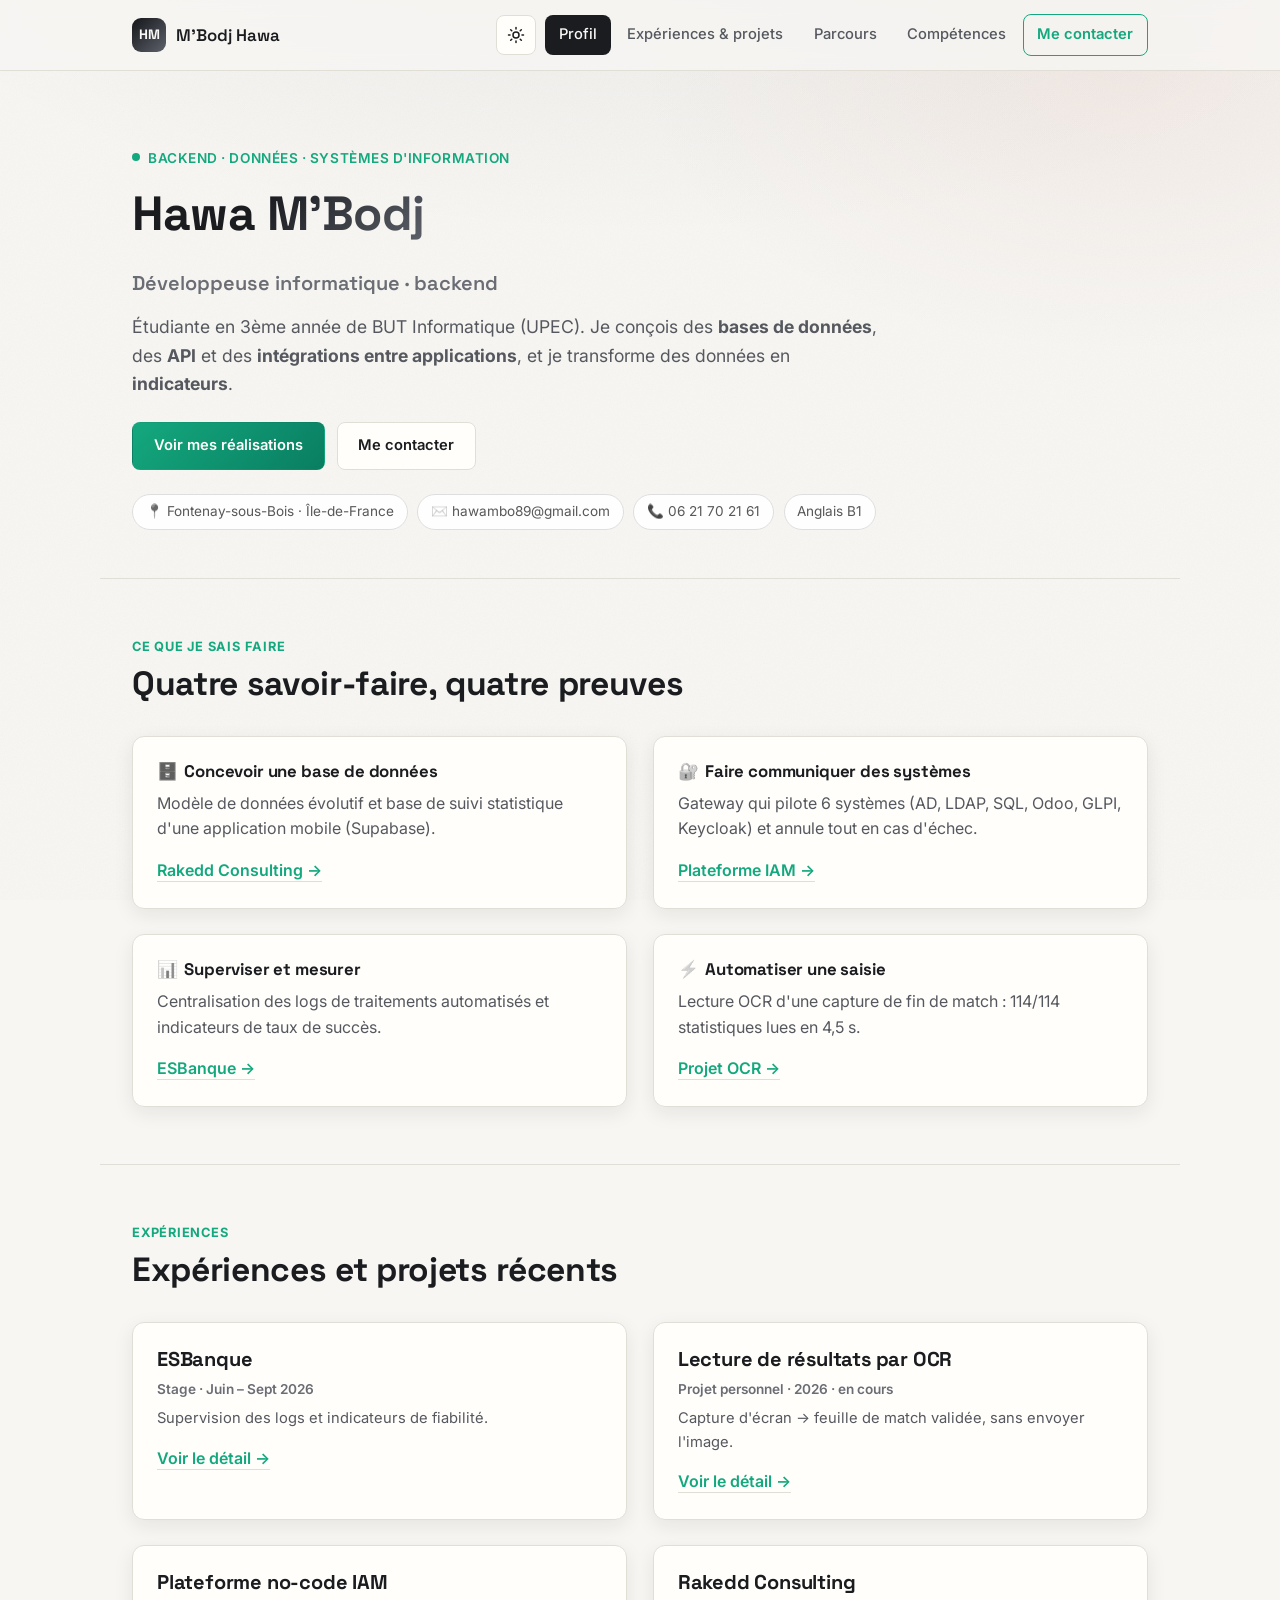
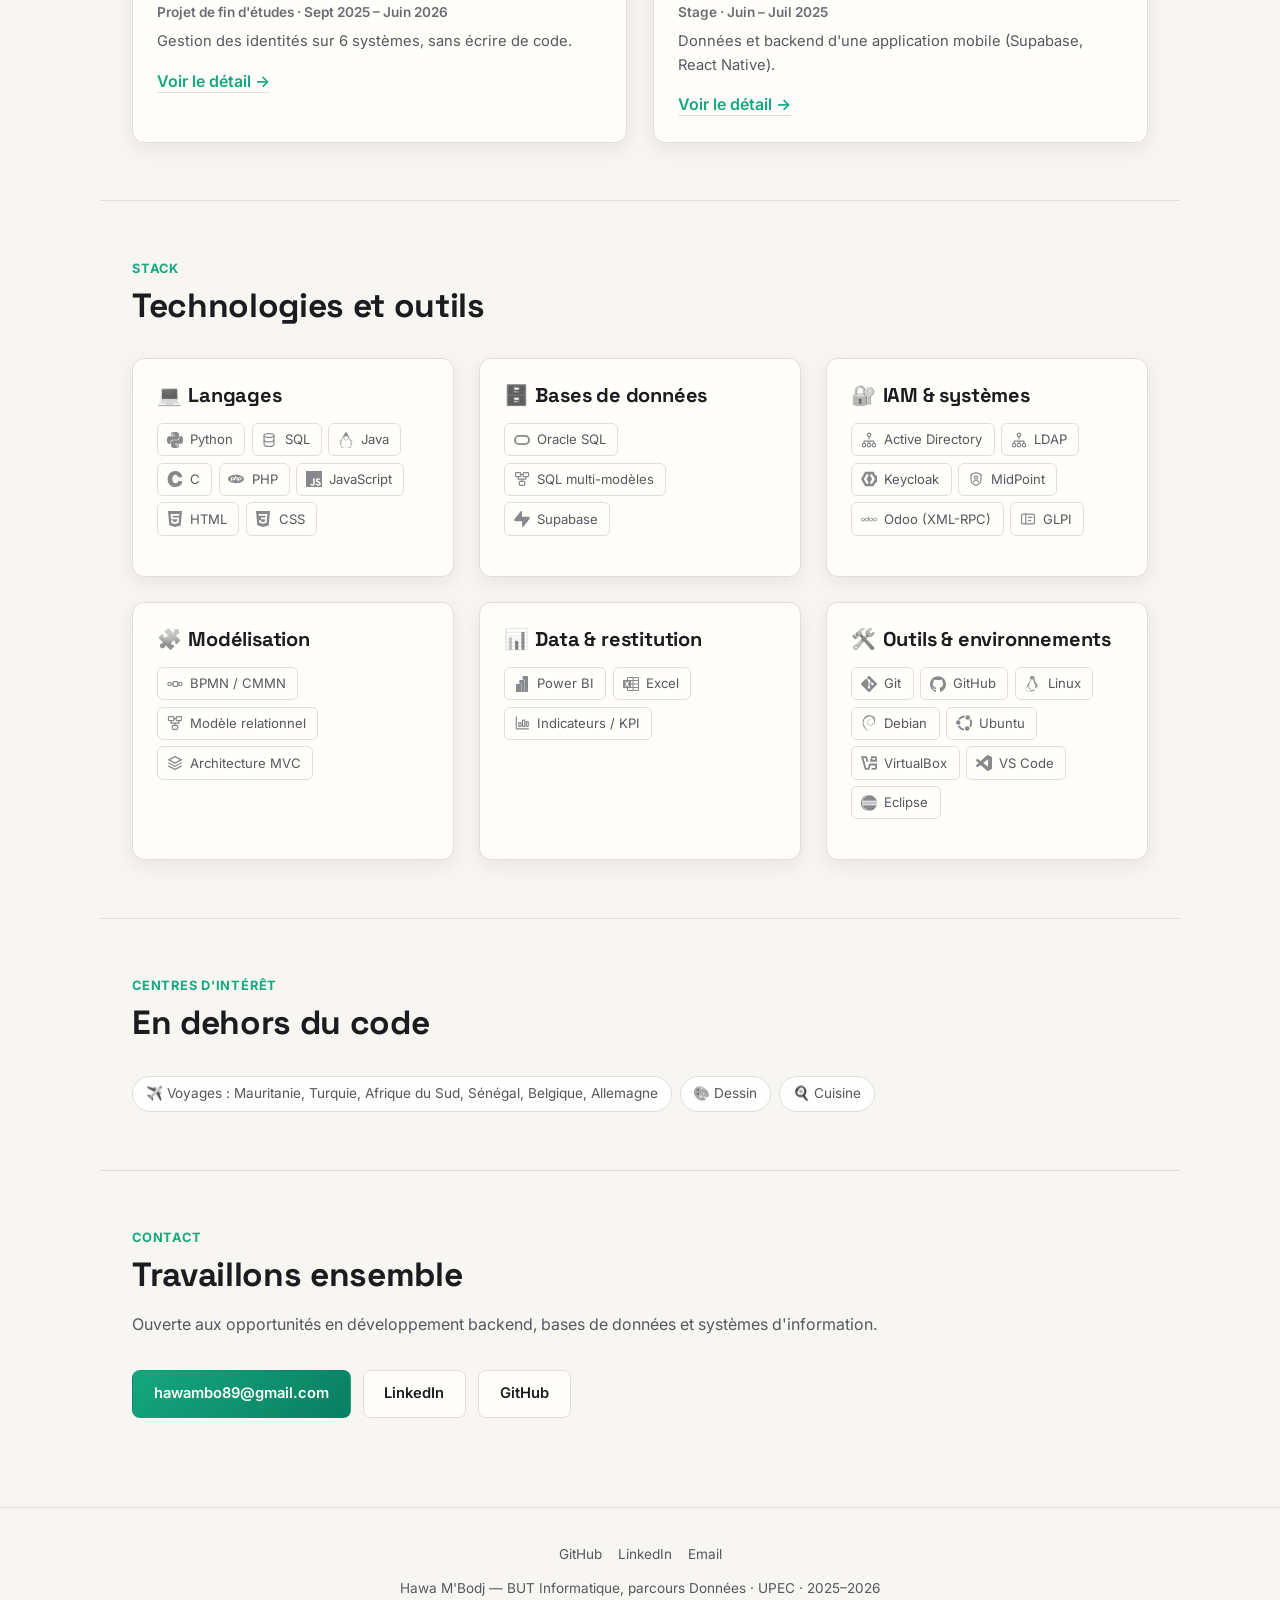
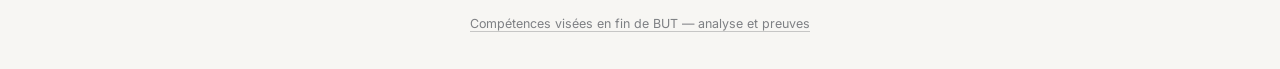
==== commit e64c9e02: "Raccourcir les textes du portfolio pour une lecture rapide Les pages etaient trop longues pour un re" ====
--- a/index.html
+++ b/index.html
@@ -47,20 +47,13 @@
 
 <main>
   <section class="hero container">
-    <span class="eyebrow">Développement · Données · Systèmes d'information</span>
+    <span class="eyebrow">Backend · Données · Systèmes d'information</span>
     <h1>Hawa <span class="gradient-text">M'Bodj</span></h1>
     <p class="role-line">Développeuse informatique · backend</p>
     <p class="lead">
-      Etudiante en 3ème année de BUT Informatique à l'UPEC, je conçois et développe des applications, principalement côté serveur : <strong>modélisation et exploitation
-      de bases de données</strong>, développement d'<strong>API</strong> et de traitements automatisés,
-      <strong>intégration entre applications</strong> et <strong>restitution d'indicateurs</strong>. J'aime
-      comprendre le besoin métier avant d'écrire la première ligne de code, et livrer des solutions fiables,
-      documentées et maintenables.
-    </p>
-    <p class="lead">
-      Mes expériences m'ont menée du développement d'une application mobile à la supervision de traitements
-      automatisés en environnement bancaire, en passant par la gouvernance des identités. Des contextes très
-      différents, une même méthode : cadrer le besoin, modéliser, construire, mesurer.
+      Étudiante en 3ème année de BUT Informatique (UPEC). Je conçois des <strong>bases de données</strong>,
+      des <strong>API</strong> et des <strong>intégrations entre applications</strong>, et je transforme des données
+      en <strong>indicateurs</strong>.
     </p>
     <div class="cta-row">
       <a href="projets.html" class="btn btn-primary">Voir mes réalisations</a>
@@ -76,117 +69,61 @@
 
   <section class="block container">
     <div class="section-head">
-      <span class="kicker">Compétences</span>
-      <h2>Quatre savoir-faire et leurs mises en œuvre</h2>
-      <p>Pour chaque compétence, la réalisation professionnelle qui l'illustre.</p>
+      <span class="kicker">Ce que je sais faire</span>
+      <h2>Quatre savoir-faire, quatre preuves</h2>
     </div>
     <div class="grid grid-2">
       <div class="card proof-card">
-        <h3><span class="card-icon">🗄️</span>Concevoir et exploiter une base de données</h3>
-        <p>Modélisation de schémas évolutifs, choix de la solution de stockage, requêtage avancé,
-          optimisation (index, normalisation) et exploitation à des fins de suivi.</p>
-        <span class="proof-label">Mise en œuvre</span>
-        <p>Chez Rakedd Consulting, j'ai modélisé de bout en bout la structure de données d'une application de
-          lexique multilingue (entités, relations, métadonnées), choisi Supabase pour le stockage serveur et
-          conçu une base dédiée au suivi statistique des usages.</p>
-      </div>
-      <div class="card proof-card">
-        <h3><span class="card-icon">🔐</span>Orchestrer des systèmes hétérogènes</h3>
-        <p>Faire coopérer des systèmes qui n'ont pas été conçus pour communiquer entre eux, en garantissant la
-          cohérence des données : chaque étape est tracée.</p>
-        <span class="proof-label">Mise en œuvre</span>
-        <p>Sur la plateforme IAM, j'ai travaillé sur une <strong>gateway transactionnelle</strong> : un point de
-          passage unique qui exécute une opération sur Active Directory, LDAP, SQL, Odoo, GLPI et Keycloak, et
-          qui annule tout automatiquement si l'un d'eux échoue, en journalisant chaque étape.</p>
-      </div>
-      <div class="card proof-card">
-        <h3><span class="card-icon">📊</span>Fiabiliser et mesurer un système</h3>
-        <p>Centraliser des données dispersées, les normaliser, puis en tirer des indicateurs exploitables pour
-          piloter la fiabilité d'un système d'information.</p>
-        <span class="proof-label">Mise en œuvre</span>
-        <p>Chez ESBanque, je mets en place un outil qui centralise et surveille les journaux d'activité (les « logs ») des traitements
-          automatisés : identification des sources, normalisation, suivi des statuts OK / erreur et indicateurs
-          de taux de succès restitués dans une interface de visualisation.</p>
-      </div>
-      <div class="card proof-card">
-        <h3><span class="card-icon">🤝</span>Traduire un besoin métier en solution technique</h3>
-        <p>Dialoguer avec des interlocuteurs non-développeurs, cadrer un besoin, modéliser les processus
-          métier et restituer clairement l'avancement.</p>
-        <span class="proof-label">Mise en œuvre</span>
-        <p>Encadrée chez ESBanque par un chef de projet côté maîtrise d'œuvre (l'équipe qui pilote le besoin, sans développer), je traduis un besoin de pilotage en indicateurs
-          concrets. Sur le projet IAM, j'ai décrit les processus métier en BPMN / CMMN (des notations standard pour représenter un enchaînement d'étapes) et restitué l'avancement
-          auprès de partenaires industriels (LISSI, Evidian, Maidis).</p>
-      </div>
-    </div>
-    <div style="display:flex; flex-wrap:wrap; gap:0.75rem; margin-top:1.5rem;">
-      <a href="competences.html" class="btn btn-ghost">Les 3 compétences visées en fin de BUT et leurs preuves →</a>
-    </div>
-  </section>
-
-  <section class="block container">
-    <div class="section-head">
-      <span class="kicker">Formation</span>
-      <h2>Ce que la formation a rendu opérationnel</h2>
-      <p>Chaque mission repose sur des acquis identifiés, modélisation et exploitation de données, administration
-        de bases, optimisation de systèmes, conduite de projet transposés à des contraintes réelles.</p>
-    </div>
-    <div class="grid grid-3">
+        <h3><span class="card-icon">🗄️</span>Concevoir une base de données</h3>
+        <p>Modèle de données évolutif et base de suivi statistique d'une application mobile (Supabase).</p>
+        <a href="projets.html#rakedd">Rakedd Consulting →</a>
+      </div>
+      <div class="card proof-card">
+        <h3><span class="card-icon">🔐</span>Faire communiquer des systèmes</h3>
+        <p>Gateway qui pilote 6 systèmes (AD, LDAP, SQL, Odoo, GLPI, Keycloak) et annule tout en cas d'échec.</p>
+        <a href="projets.html#iam">Plateforme IAM →</a>
+      </div>
+      <div class="card proof-card">
+        <h3><span class="card-icon">📊</span>Superviser et mesurer</h3>
+        <p>Centralisation des logs de traitements automatisés et indicateurs de taux de succès.</p>
+        <a href="projets.html#esbanque">ESBanque →</a>
+      </div>
+      <div class="card proof-card">
+        <h3><span class="card-icon">⚡</span>Automatiser une saisie</h3>
+        <p>Lecture OCR d'une capture de fin de match : 114/114 statistiques lues en 4,5 s.</p>
+        <a href="projets.html#ocr">Projet OCR →</a>
+      </div>
+    </div>
+  </section>
+
+  <section class="block container">
+    <div class="section-head">
+      <span class="kicker">Expériences</span>
+      <h2>Expériences et projets récents</h2>
+    </div>
+    <div class="grid grid-2">
       <div class="card">
         <h3>ESBanque</h3>
-        <p style="font-size:0.92rem;"><strong>Exploitation et agrégation de données</strong>, statistique et
-          restitution décisionnelle : des logs dispersés deviennent des indicateurs de fiabilité exploitables par
-          la maîtrise d'œuvre.</p>
-      </div>
-      <div class="card">
-        <h3>Plateforme IAM</h3>
-        <p style="font-size:0.92rem;"><strong>Optimisation et cohérence des données</strong>, administration
-          système et réseau : une opération répartie sur six systèmes différents, annulée entièrement en cas
-          d'échec et
-          journalisation.</p>
-      </div>
-      <div class="card">
-        <h3>Rakedd Consulting</h3>
-        <p style="font-size:0.92rem;"><strong>Modélisation, normalisation et choix de stockage</strong> : un schéma
-          de données évolutif et une plateforme managée prise en main en quelques jours.</p>
-      </div>
-    </div>
-    <div style="display:flex; flex-wrap:wrap; gap:0.75rem; margin-top:1.5rem;">
-      <a href="formation-terrain.html" class="btn btn-ghost">Voir le détail →</a>
-    </div>
-  </section>
-
-  <section class="block container">
-    <div class="section-head">
-      <span class="kicker">Parcours</span>
-      <h2>Expériences et projets récents</h2>
-    </div>
-    <div class="grid grid-2">
-      <div class="card">
-        <h3>ESBanque</h3>
-        <p style="font-size:0.85rem; color:var(--accent-2); font-weight:600; margin-bottom:0.4rem;">Stage · Juin – Sept 2026 · en cours</p>
-        <p style="font-size:0.92rem;">Outil qui centralise et supervise les journaux d'activité des traitements
-          automatisés, avec indicateurs de fiabilité.</p>
+        <p style="font-size:0.85rem; color:var(--accent-2); font-weight:600; margin-bottom:0.4rem;">Stage · Juin – Sept 2026</p>
+        <p style="font-size:0.92rem;">Supervision des logs et indicateurs de fiabilité.</p>
         <a href="projets.html#esbanque">Voir le détail →</a>
       </div>
       <div class="card">
         <h3>Lecture de résultats par OCR</h3>
-        <p style="font-size:0.85rem; color:var(--accent-2); font-weight:600; margin-bottom:0.4rem;">Projet personnel · Juillet 2026 · en cours</p>
-        <p style="font-size:0.92rem;">Service qui transforme la capture d'écran d'un tableau de fin de match en
-          feuille de match validée, sans qu'aucune image ne quitte l'appareil.</p>
+        <p style="font-size:0.85rem; color:var(--accent-2); font-weight:600; margin-bottom:0.4rem;">Projet personnel · 2026 · en cours</p>
+        <p style="font-size:0.92rem;">Capture d'écran → feuille de match validée, sans envoyer l'image.</p>
         <a href="projets.html#ocr">Voir le détail →</a>
       </div>
       <div class="card">
         <h3>Plateforme no-code IAM</h3>
-        <p style="font-size:0.85rem; color:var(--accent-2); font-weight:600; margin-bottom:0.4rem;">Projet de fin d'études · sept – Juin 2026</p>
-        <p style="font-size:0.92rem;">Gouvernance des identités : des processus paramétrables sans écrire de code, qui pilotent six systèmes,
-          avec un point de passage unique garantissant la cohérence.</p>
+        <p style="font-size:0.85rem; color:var(--accent-2); font-weight:600; margin-bottom:0.4rem;">Projet de fin d'études · Sept 2025 – Juin 2026</p>
+        <p style="font-size:0.92rem;">Gestion des identités sur 6 systèmes, sans écrire de code.</p>
         <a href="projets.html#iam">Voir le détail →</a>
       </div>
       <div class="card">
         <h3>Rakedd Consulting</h3>
         <p style="font-size:0.85rem; color:var(--accent-2); font-weight:600; margin-bottom:0.4rem;">Stage · Juin – Juil 2025</p>
-        <p style="font-size:0.92rem;">Architecture de données et backend d'une application mobile de lexique
-          multilingue (Supabase, React Native).</p>
+        <p style="font-size:0.92rem;">Données et backend d'une application mobile (Supabase, React Native).</p>
         <a href="projets.html#rakedd">Voir le détail →</a>
       </div>
     </div>
@@ -194,8 +131,8 @@
 
   <section class="block container">
     <div class="section-head">
-      <span class="kicker">Environnement technique</span>
-      <h2>Technologies et outils maîtrisés</h2>
+      <span class="kicker">Stack</span>
+      <h2>Technologies et outils</h2>
     </div>
     <div class="grid skills-grid">
       <div class="card skill-card">
@@ -265,7 +202,7 @@
   <section class="block container">
     <div class="section-head">
       <span class="kicker">Centres d'intérêt</span>
-      <h2>Activités personnelles</h2>
+      <h2>En dehors du code</h2>
     </div>
     <div class="badge-row">
       <span class="chip">✈️ Voyages : Mauritanie, Turquie, Afrique du Sud, Sénégal, Belgique, Allemagne</span>
@@ -277,9 +214,8 @@
   <section class="block container">
     <div class="section-head">
       <span class="kicker">Contact</span>
-      <h2>Prendre contact</h2>
-      <p>Je suis ouverte aux opportunités professionnelles en développement informatique, en particulier sur les
-        sujets de développement backend, de bases de données et de systèmes d'information !</p>
+      <h2>Travaillons ensemble</h2>
+      <p>Ouverte aux opportunités en développement backend, bases de données et systèmes d'information.</p>
     </div>
     <div class="cta-row" style="display:flex; flex-wrap:wrap; gap:0.75rem;">
       <a href="mailto:hawambo89@gmail.com" class="btn btn-primary">hawambo89@gmail.com</a>
@@ -296,8 +232,8 @@
       <a href="https://www.linkedin.com/in/hawa-mbodj-503229300" target="_blank" rel="noopener">LinkedIn</a>
       <a href="mailto:hawambo89@gmail.com">Email</a>
     </div>
-    <p style="margin:0;">Hawa M'Bodj  BUT Informatique, parcours Données · UPEC · 2025–2026</p>
-    <p class="footer-annex"><a href="competences.html">Compétences visées en fin de BUT  analyse et preuves</a></p>
+    <p style="margin:0;">Hawa M'Bodj — BUT Informatique, parcours Données · UPEC · 2025–2026</p>
+    <p class="footer-annex"><a href="competences.html">Compétences visées en fin de BUT — analyse et preuves</a></p>
   </div>
 </footer>
 
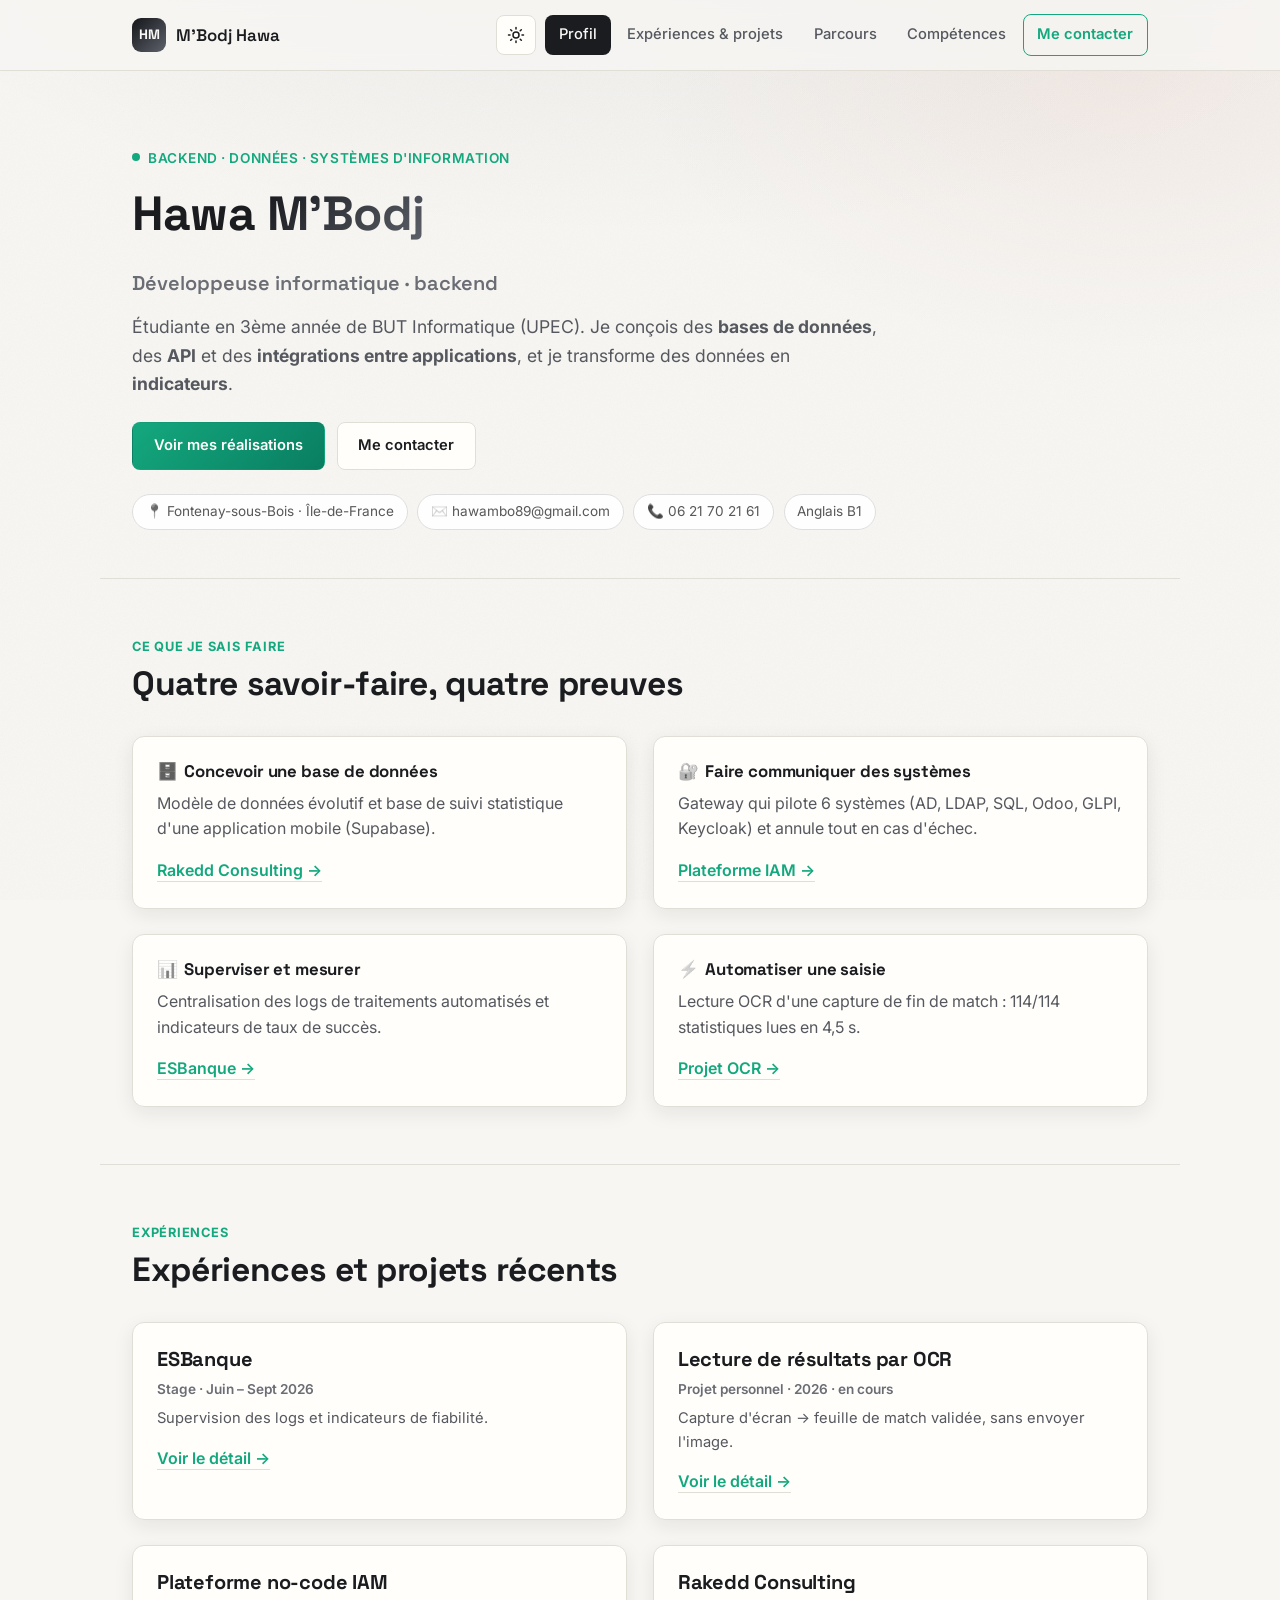
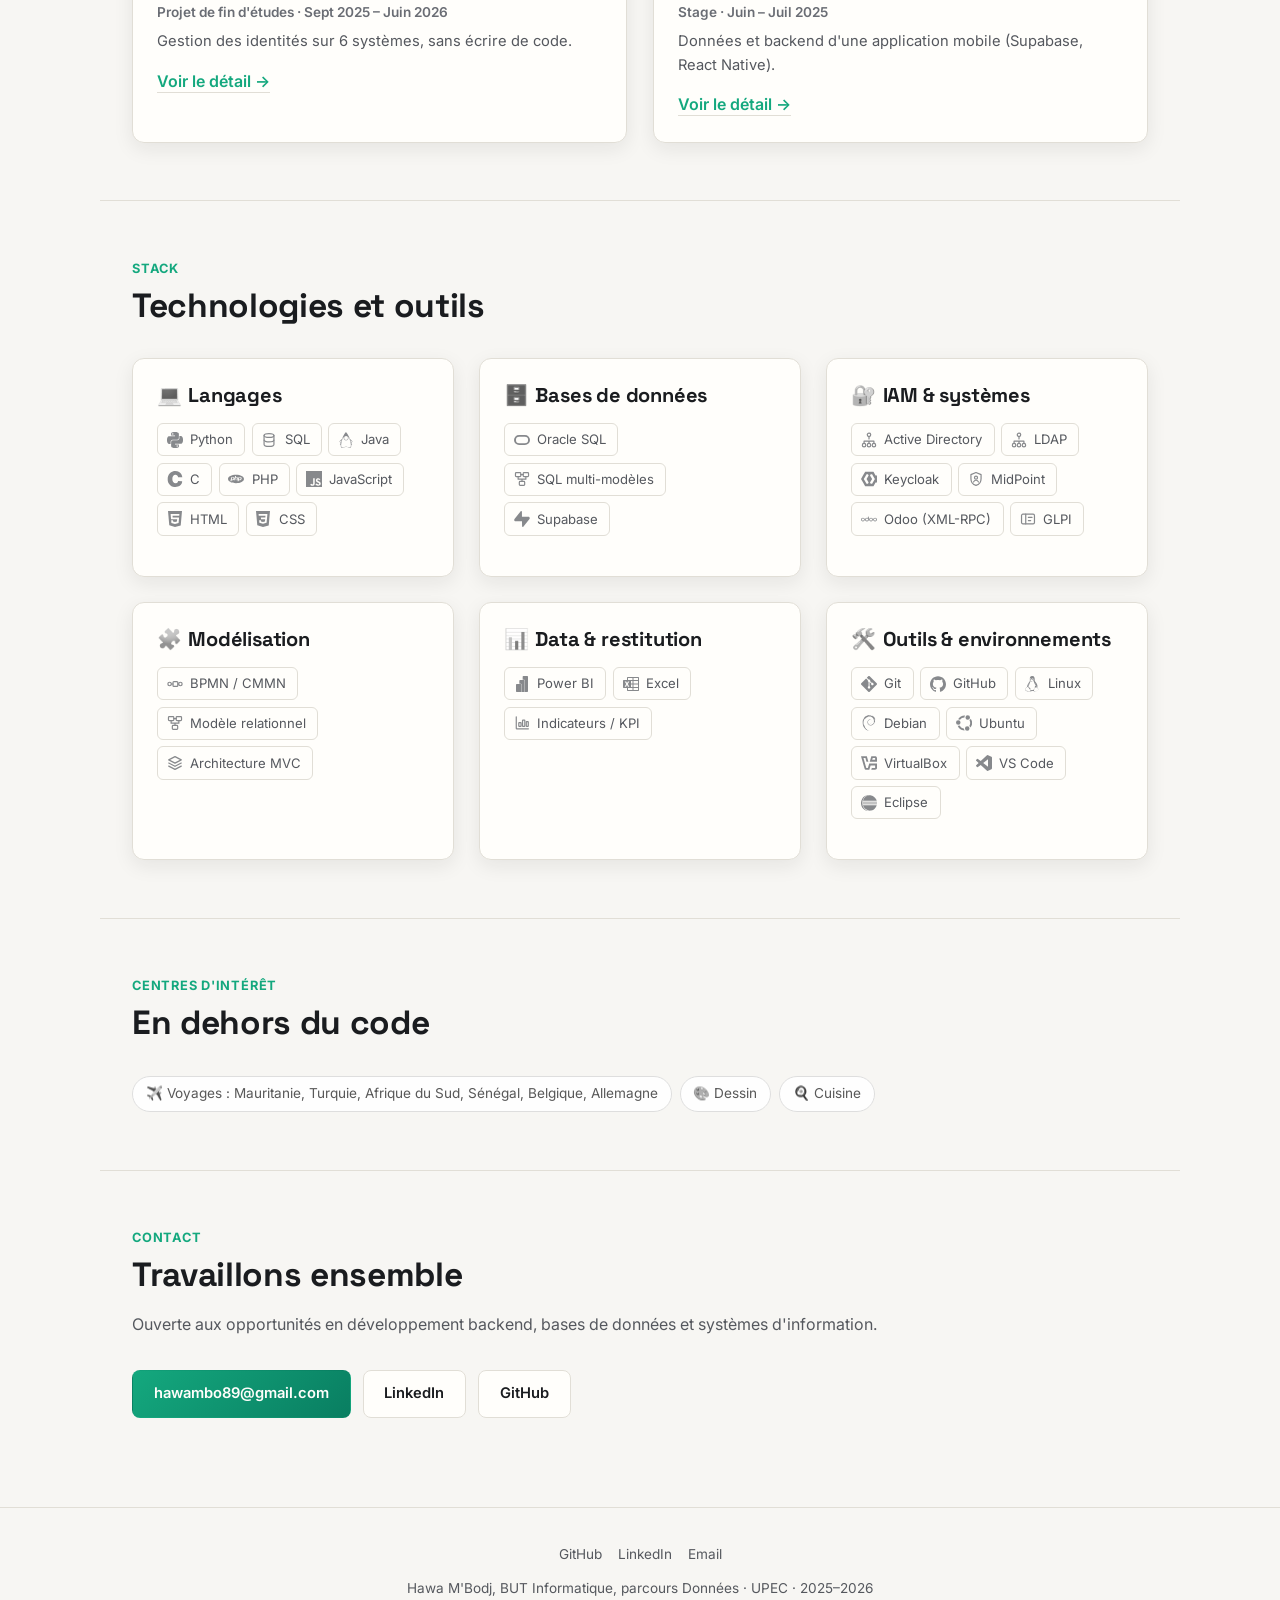
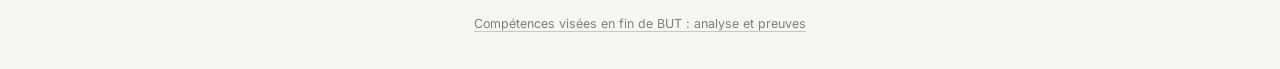
==== commit b007bbd8: "Remplacer les tirets cadratins par la ponctuation francaise courante Deux-points, virgules ou point " ====
--- a/index.html
+++ b/index.html
@@ -11,7 +11,7 @@
 })();
 </script>
 <title>Hawa M'Bodj : Développeuse informatique</title>
-<meta name="description" content="Hawa M'Bodj — étudiante en 3ème année de BUT Informatique. Développement backend, conception et exploitation de bases de données, intégration entre applications et restitution d'indicateurs.">
+<meta name="description" content="Hawa M'Bodj, étudiante en 3ème année de BUT Informatique. Développement backend, conception et exploitation de bases de données, intégration entre applications et restitution d'indicateurs.">
 <link rel="preconnect" href="https://fonts.googleapis.com">
 <link href="https://fonts.googleapis.com/css2?family=Inter:wght@400;500;600;700&family=Space+Grotesk:wght@500;600;700&display=swap" rel="stylesheet">
 <link rel="stylesheet" href="css/style.css">
@@ -232,8 +232,8 @@
       <a href="https://www.linkedin.com/in/hawa-mbodj-503229300" target="_blank" rel="noopener">LinkedIn</a>
       <a href="mailto:hawambo89@gmail.com">Email</a>
     </div>
-    <p style="margin:0;">Hawa M'Bodj — BUT Informatique, parcours Données · UPEC · 2025–2026</p>
-    <p class="footer-annex"><a href="competences.html">Compétences visées en fin de BUT — analyse et preuves</a></p>
+    <p style="margin:0;">Hawa M'Bodj, BUT Informatique, parcours Données · UPEC · 2025–2026</p>
+    <p class="footer-annex"><a href="competences.html">Compétences visées en fin de BUT : analyse et preuves</a></p>
   </div>
 </footer>
 
--- a/css/style.css
+++ b/css/style.css
@@ -1,5 +1,5 @@
 /* =========================================================
-   Portfolio BUT3 Informatique — Hawa M'Bodj
+   Portfolio BUT3 Informatique, Hawa M'Bodj
    Thème : encre de Chine + vermillon de sceau (clair & sombre)
    Une seule couleur signature, celle du sceau qui accompagne l'encre.
    Elle porte les liens, les surtitres, les chiffres et les appels à
@@ -24,13 +24,13 @@
   --accent-2-soft: #9aa0a914;
   --seal: #24ad96;
   --seal-strong: #77ffcd;
-  --seal-soft: #f2704e1f;
+  --seal-soft: #24ad961f;
   --on-seal: #14100e;
   --gradient: linear-gradient(135deg, #ffffff 0%, #8d939c 100%);
   --gradient-seal: linear-gradient(135deg, #24ad96 0%, #158964 100%);
   --glow:
     radial-gradient(ellipse 90% 55% at 50% -12%, rgba(255, 255, 255, 0.055), transparent 70%),
-    radial-gradient(ellipse 55% 45% at 88% 8%, rgba(242, 112, 78, 0.07), transparent 70%);
+    radial-gradient(ellipse 55% 45% at 88% 8%, rgba(36, 173, 150, 0.07), transparent 70%);
   --grain-opacity: 0.035;
   --radius: 12px;
   --radius-sm: 8px;
@@ -92,7 +92,7 @@
   transition: background-color 0.2s ease, color 0.2s ease;
 }
 
-/* Grain de papier / de lavis — très discret, purement décoratif */
+/* Grain de papier / de lavis, très discret, purement décoratif */
 body::before {
   content: "";
   position: fixed;
@@ -1295,7 +1295,7 @@
 @media (max-width: 560px) { .ac-eval p { padding-left: 0; } }
 
 /* =========================================================
-   Adaptations d'écran — du téléphone au grand moniteur
+   Adaptations d'écran, du téléphone au grand moniteur
    ========================================================= */
 
 /* Grands écrans : la colonne de lecture peut s'élargir un peu. */
@@ -1482,8 +1482,9 @@
 
 /* Jamais au-delà de sa taille d'origine : agrandi, l'export devient flou. */
 .schema-image img {
-  width: 100%;
-  max-width: 567px;
+  display: block;
+  width: auto;
+  max-width: 100%;
   height: auto;
   margin: 0 auto;
 }
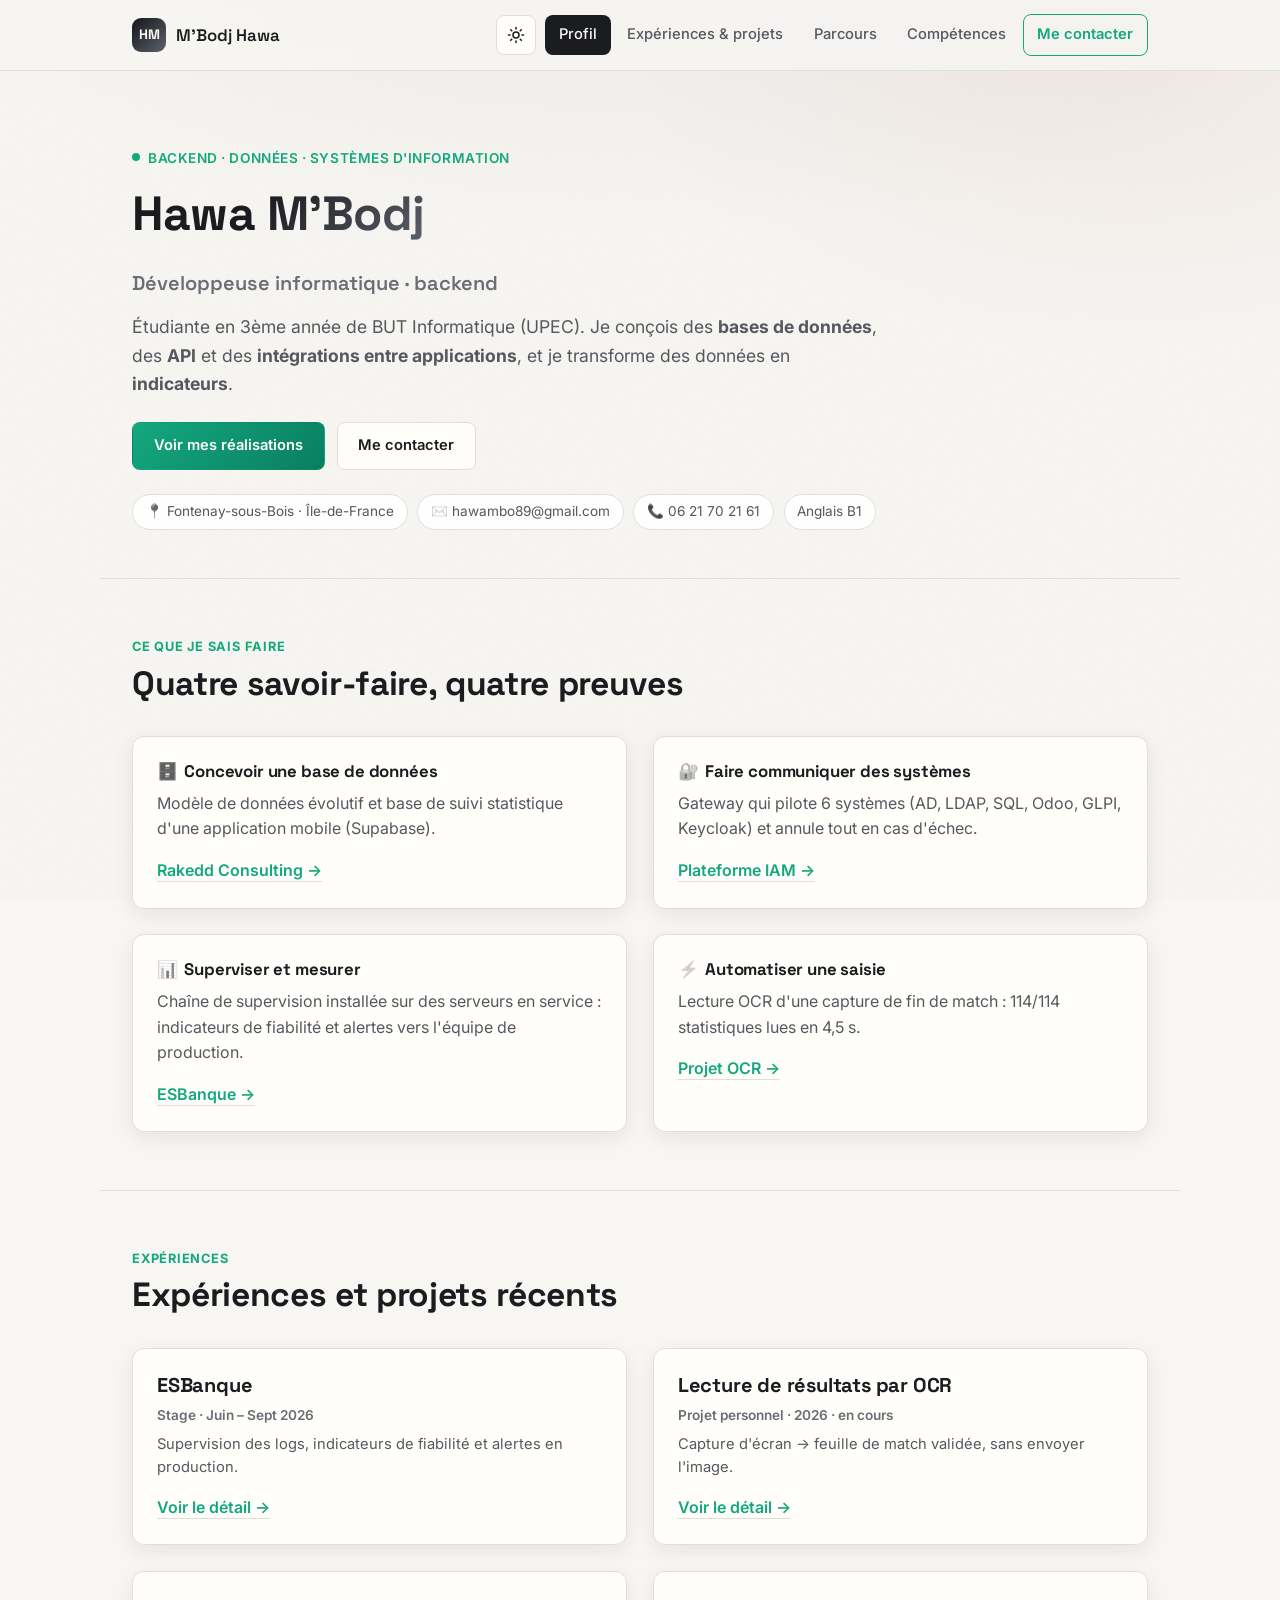
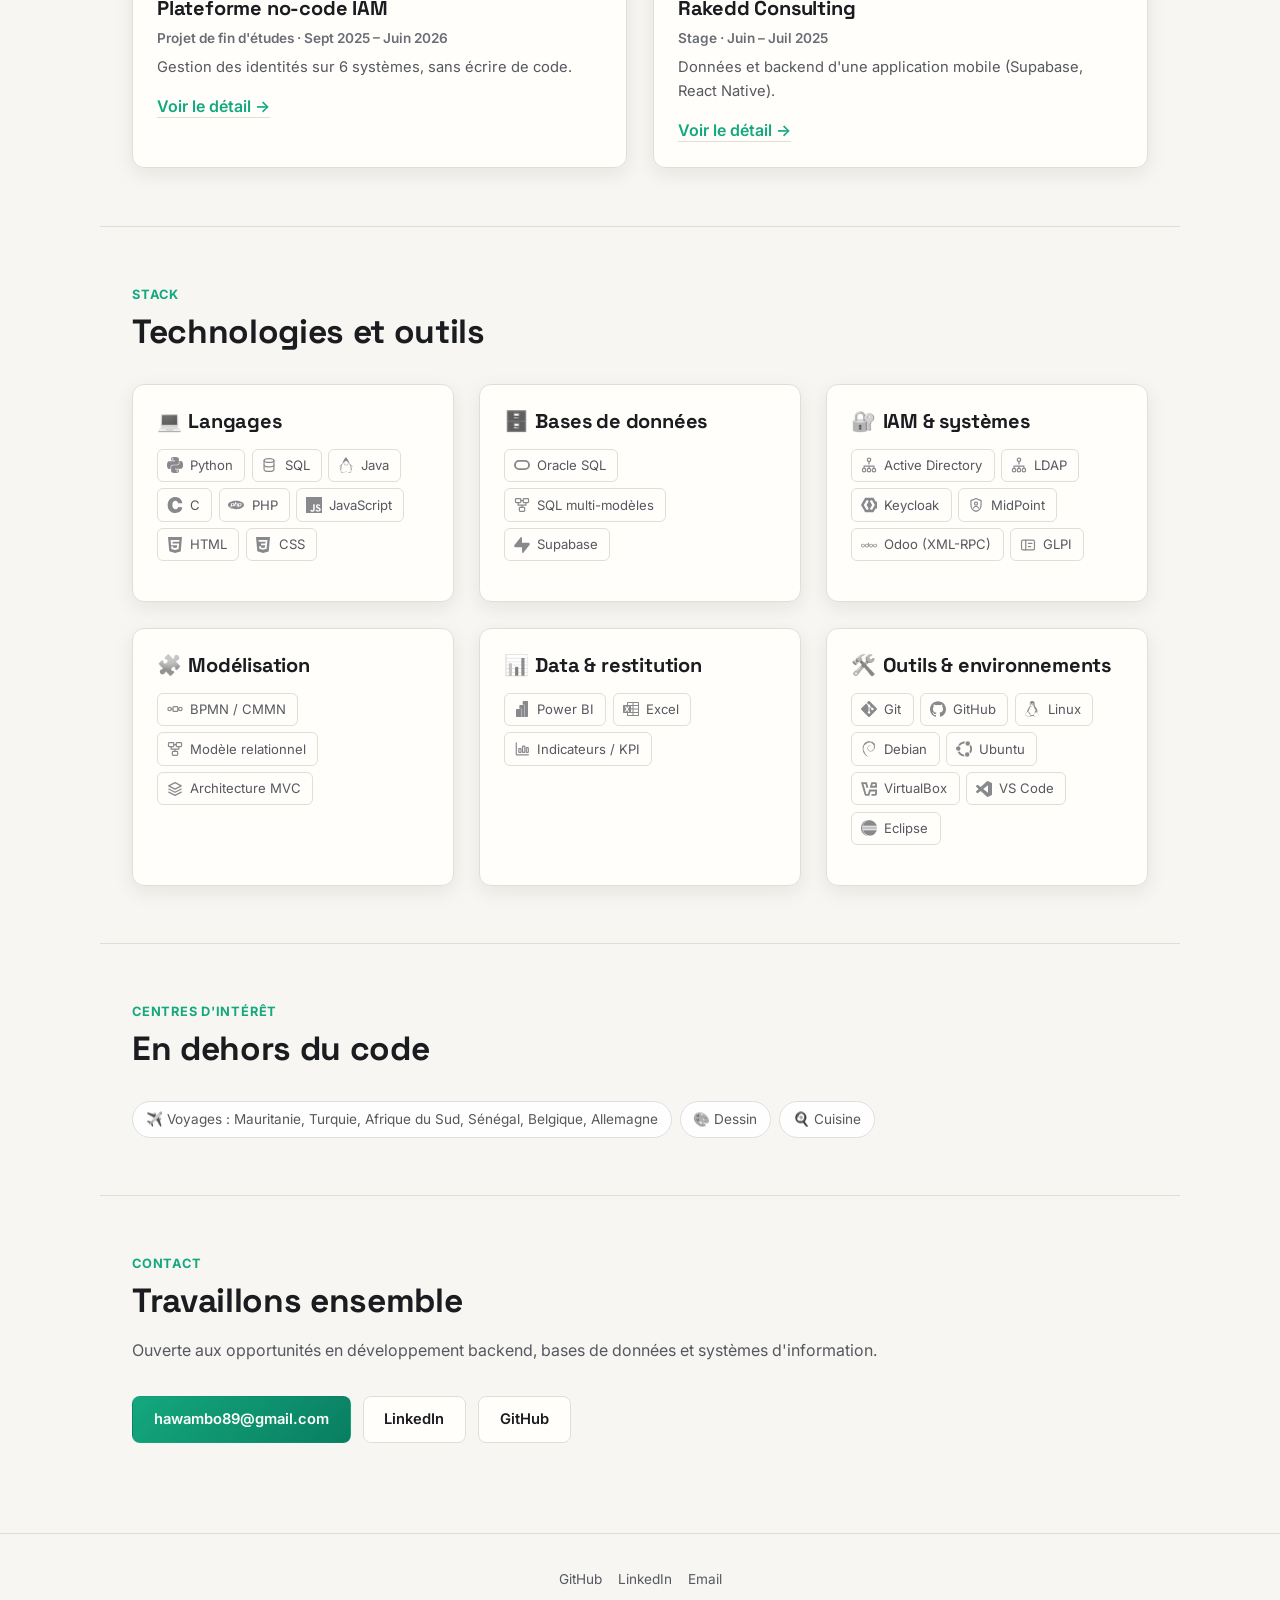
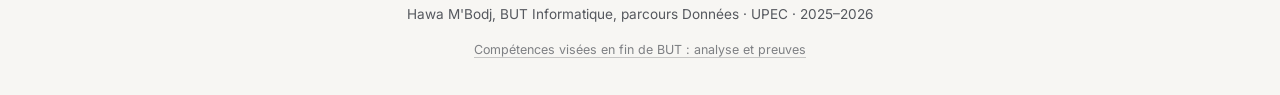
==== commit d8067a58: "Mettre le texte a jour avec l'avancement reel du stage La fiche ESBanque s'arretait a la conception." ====
--- a/index.html
+++ b/index.html
@@ -85,7 +85,7 @@
       </div>
       <div class="card proof-card">
         <h3><span class="card-icon">📊</span>Superviser et mesurer</h3>
-        <p>Centralisation des logs de traitements automatisés et indicateurs de taux de succès.</p>
+        <p>Chaîne de supervision installée sur des serveurs en service : indicateurs de fiabilité et alertes vers l'équipe de production.</p>
         <a href="projets.html#esbanque">ESBanque →</a>
       </div>
       <div class="card proof-card">
@@ -105,7 +105,7 @@
       <div class="card">
         <h3>ESBanque</h3>
         <p style="font-size:0.85rem; color:var(--accent-2); font-weight:600; margin-bottom:0.4rem;">Stage · Juin – Sept 2026</p>
-        <p style="font-size:0.92rem;">Supervision des logs et indicateurs de fiabilité.</p>
+        <p style="font-size:0.92rem;">Supervision des logs, indicateurs de fiabilité et alertes en production.</p>
         <a href="projets.html#esbanque">Voir le détail →</a>
       </div>
       <div class="card">
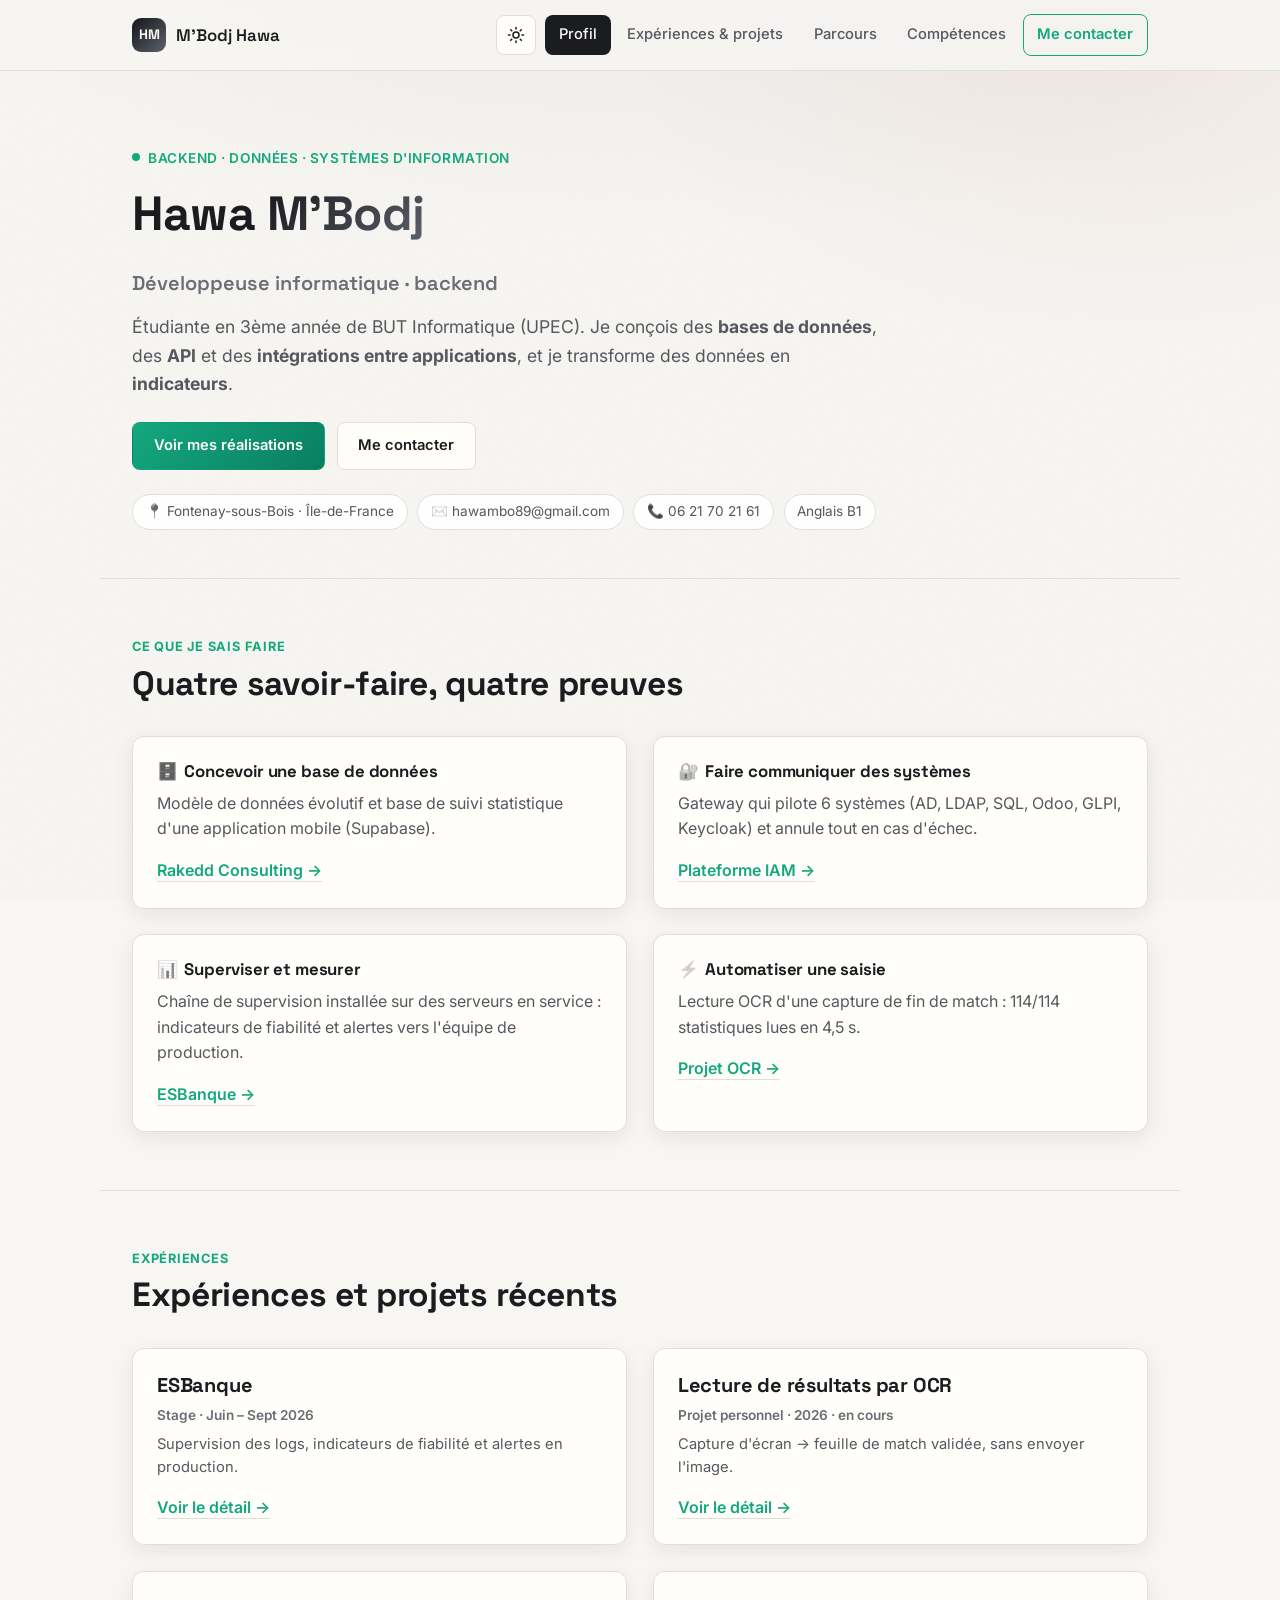
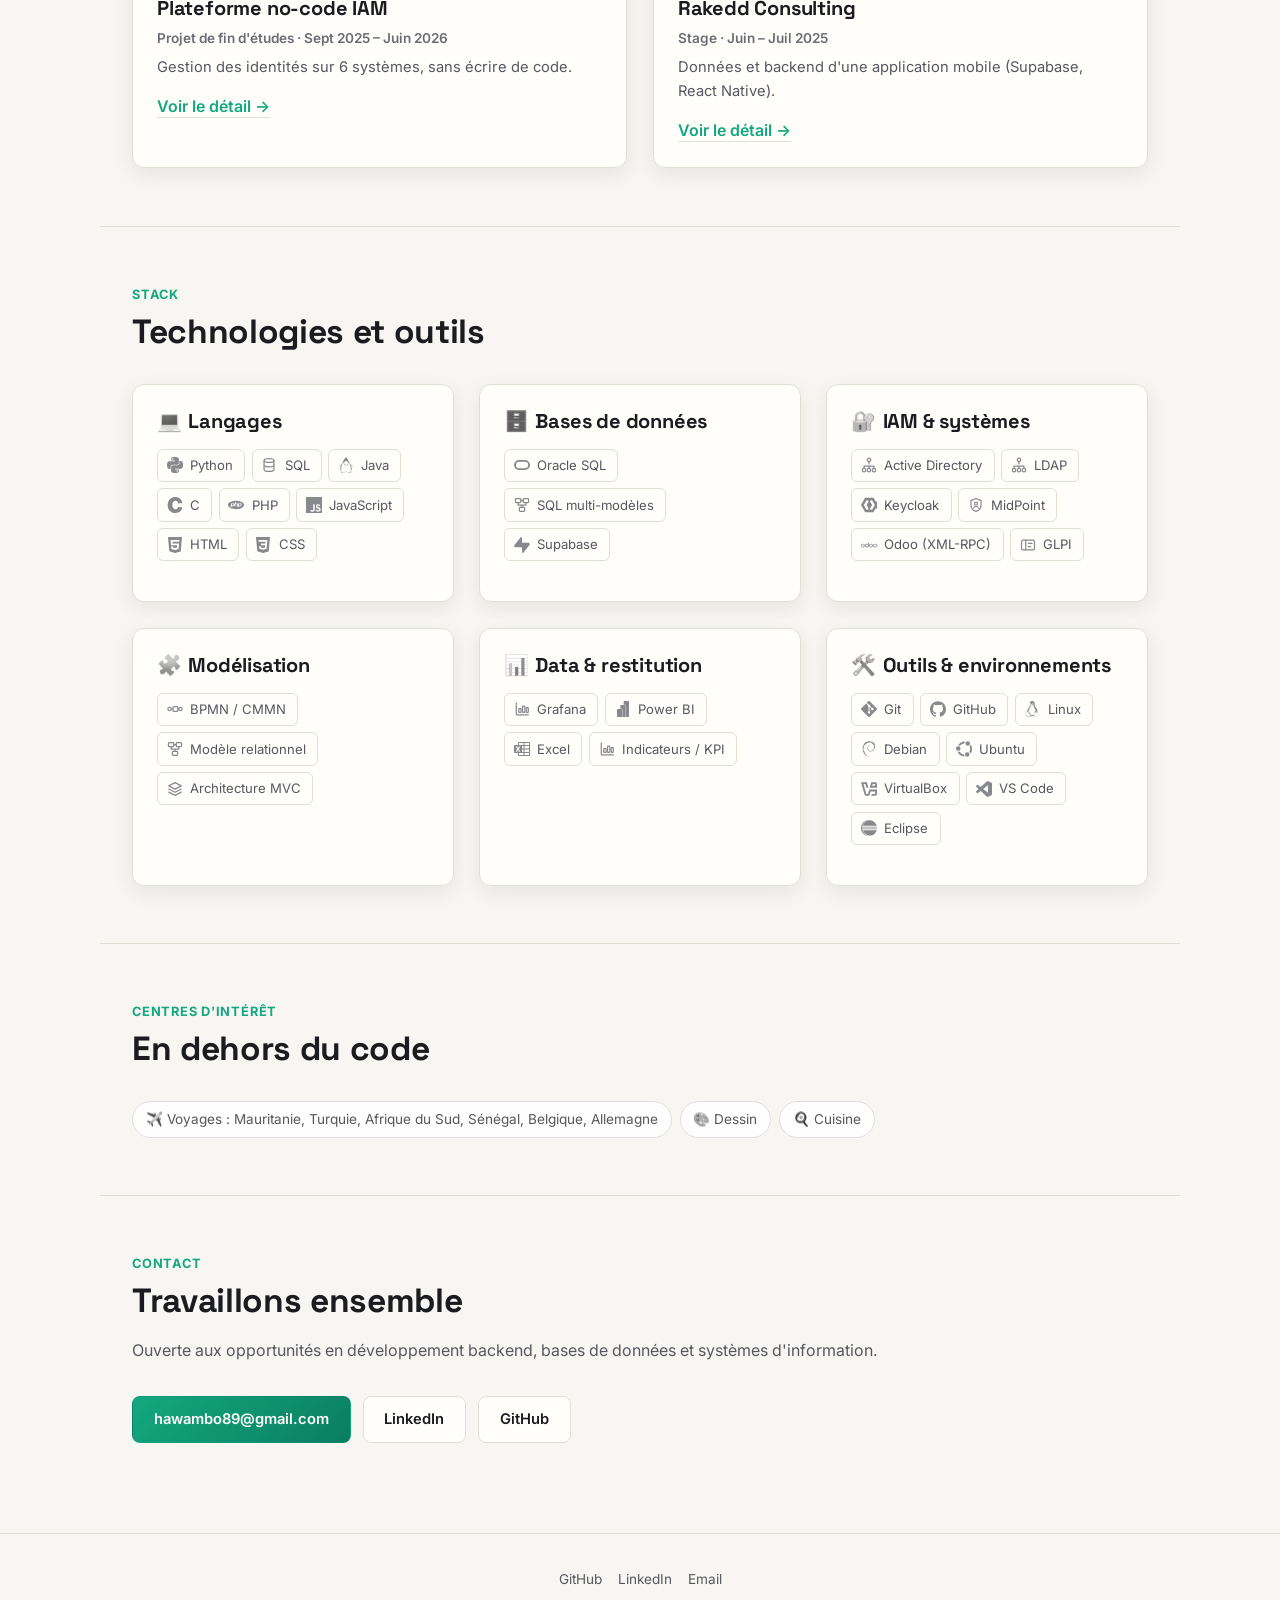
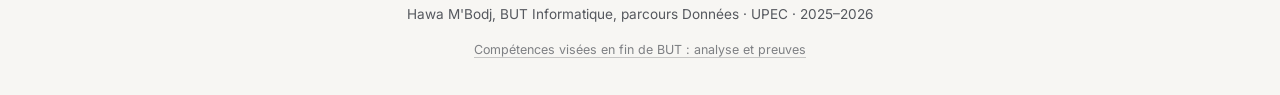
==== commit fa99a433: "Nommer Grafana dans la stack et les preuves Ajoute aux technologies de l'accueil et aux tags de la f" ====
--- a/index.html
+++ b/index.html
@@ -178,6 +178,7 @@
       <div class="card skill-card">
         <h3><span class="card-icon">📊</span>Data &amp; restitution</h3>
         <ul>
+          <li class="tech tech-grafana"><span class="tech-mark" aria-hidden="true"></span>Grafana</li>
           <li class="tech tech-powerbi"><span class="tech-mark" aria-hidden="true"></span>Power BI</li>
           <li class="tech tech-excel"><span class="tech-mark" aria-hidden="true"></span>Excel</li>
           <li class="tech tech-kpi"><span class="tech-mark" aria-hidden="true"></span>Indicateurs / KPI</li>
--- a/css/style.css
+++ b/css/style.css
@@ -739,6 +739,7 @@
 .tech-bpmn       { --logo: url("../img/tech/_flow.svg"); }
 .tech-mvc        { --logo: url("../img/tech/_layers.svg"); }
 .tech-kpi        { --logo: url("../img/tech/_chart.svg"); }
+.tech-grafana    { --logo: url("../img/tech/_chart.svg"); --brand: #F46800; }
 
 /* Marques trop sombres sur fond d'encre : variante lisible en mode sombre */
 :root:not([data-theme="light"]) .tech-github  { --brand: #E6EDF3; }
